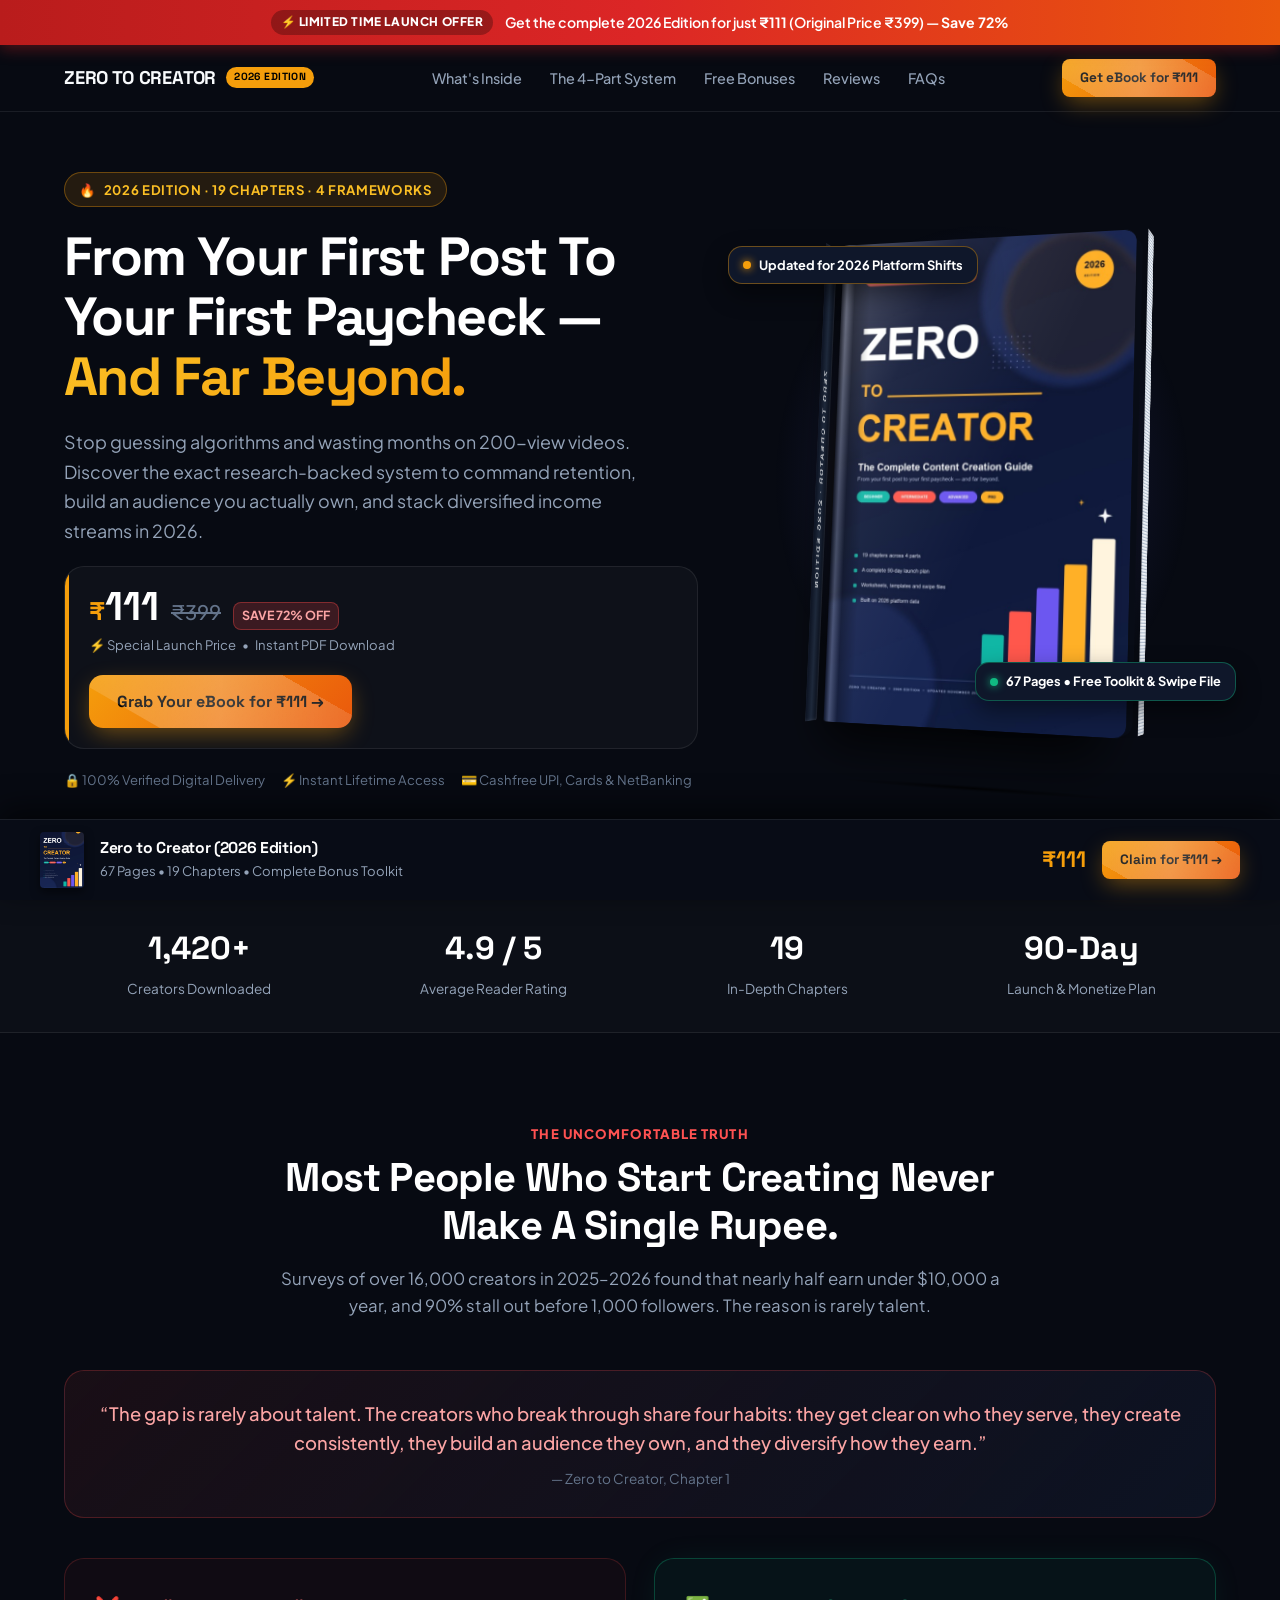
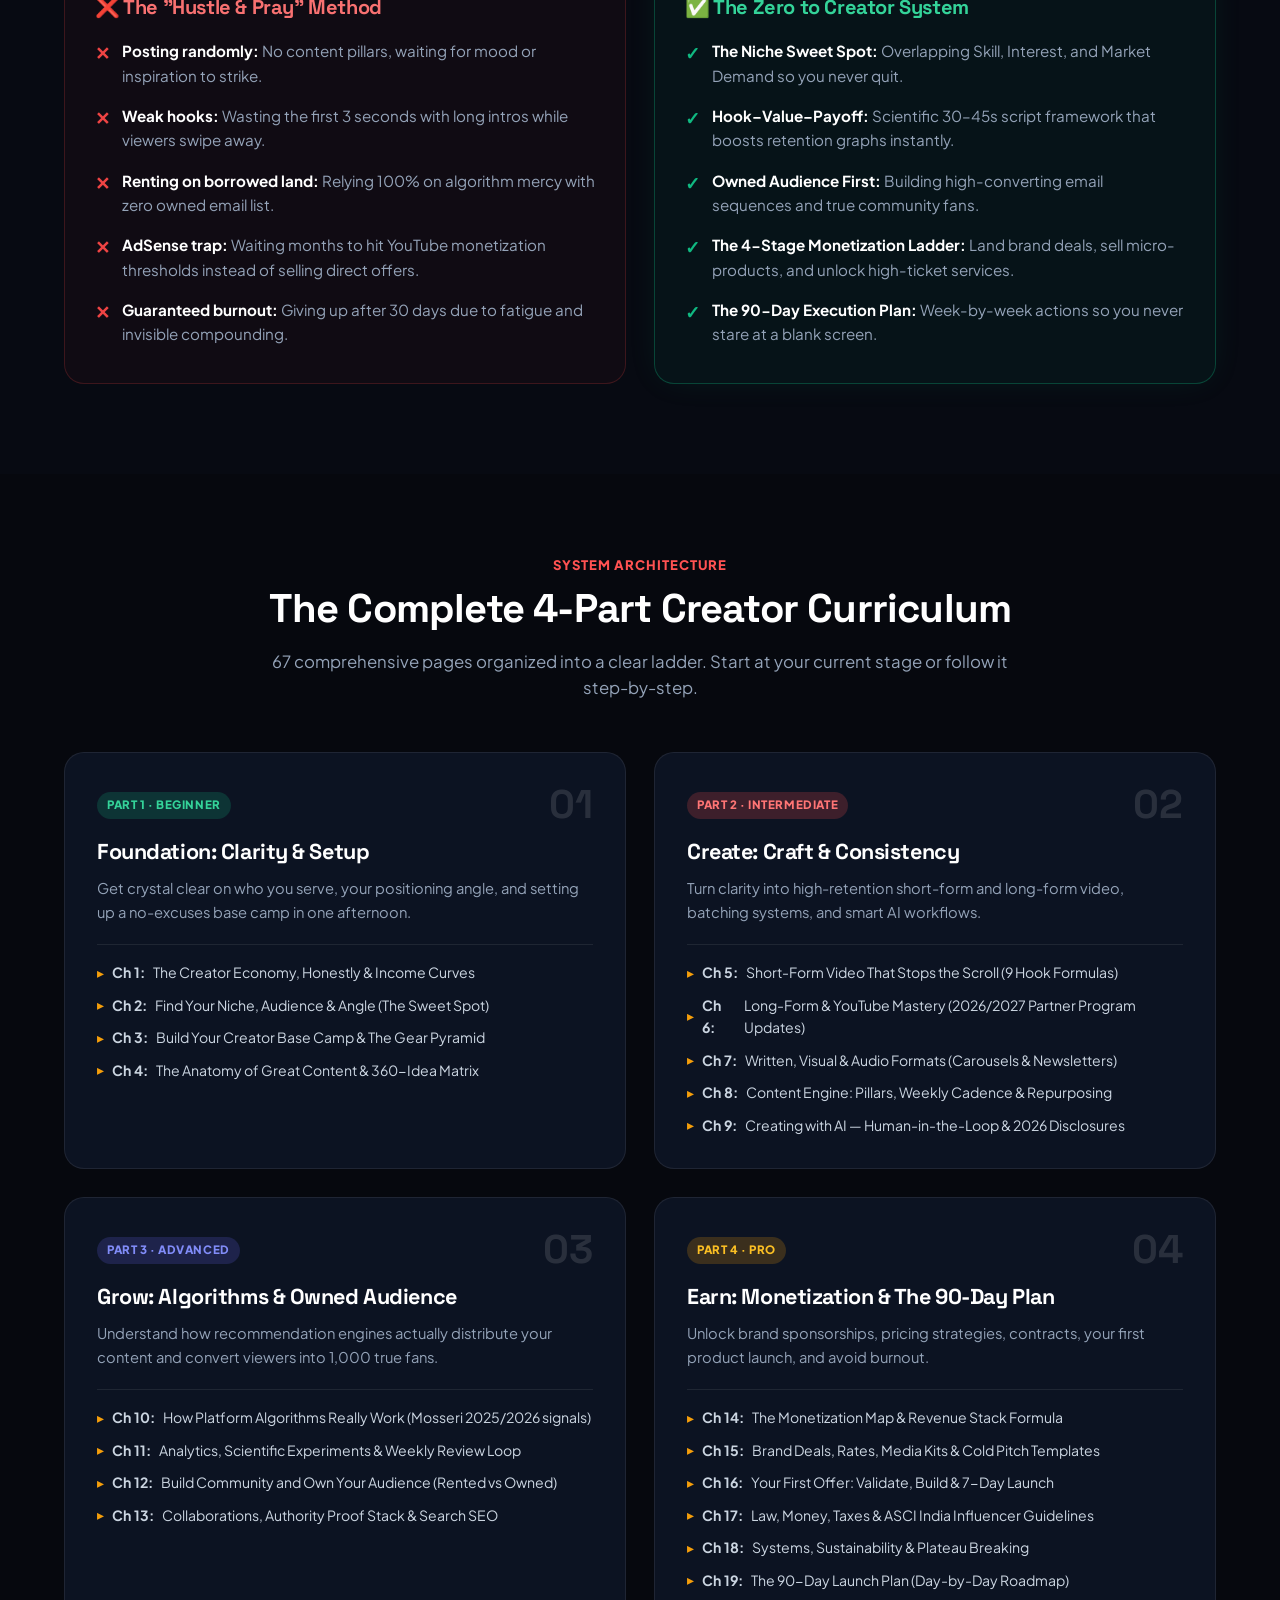
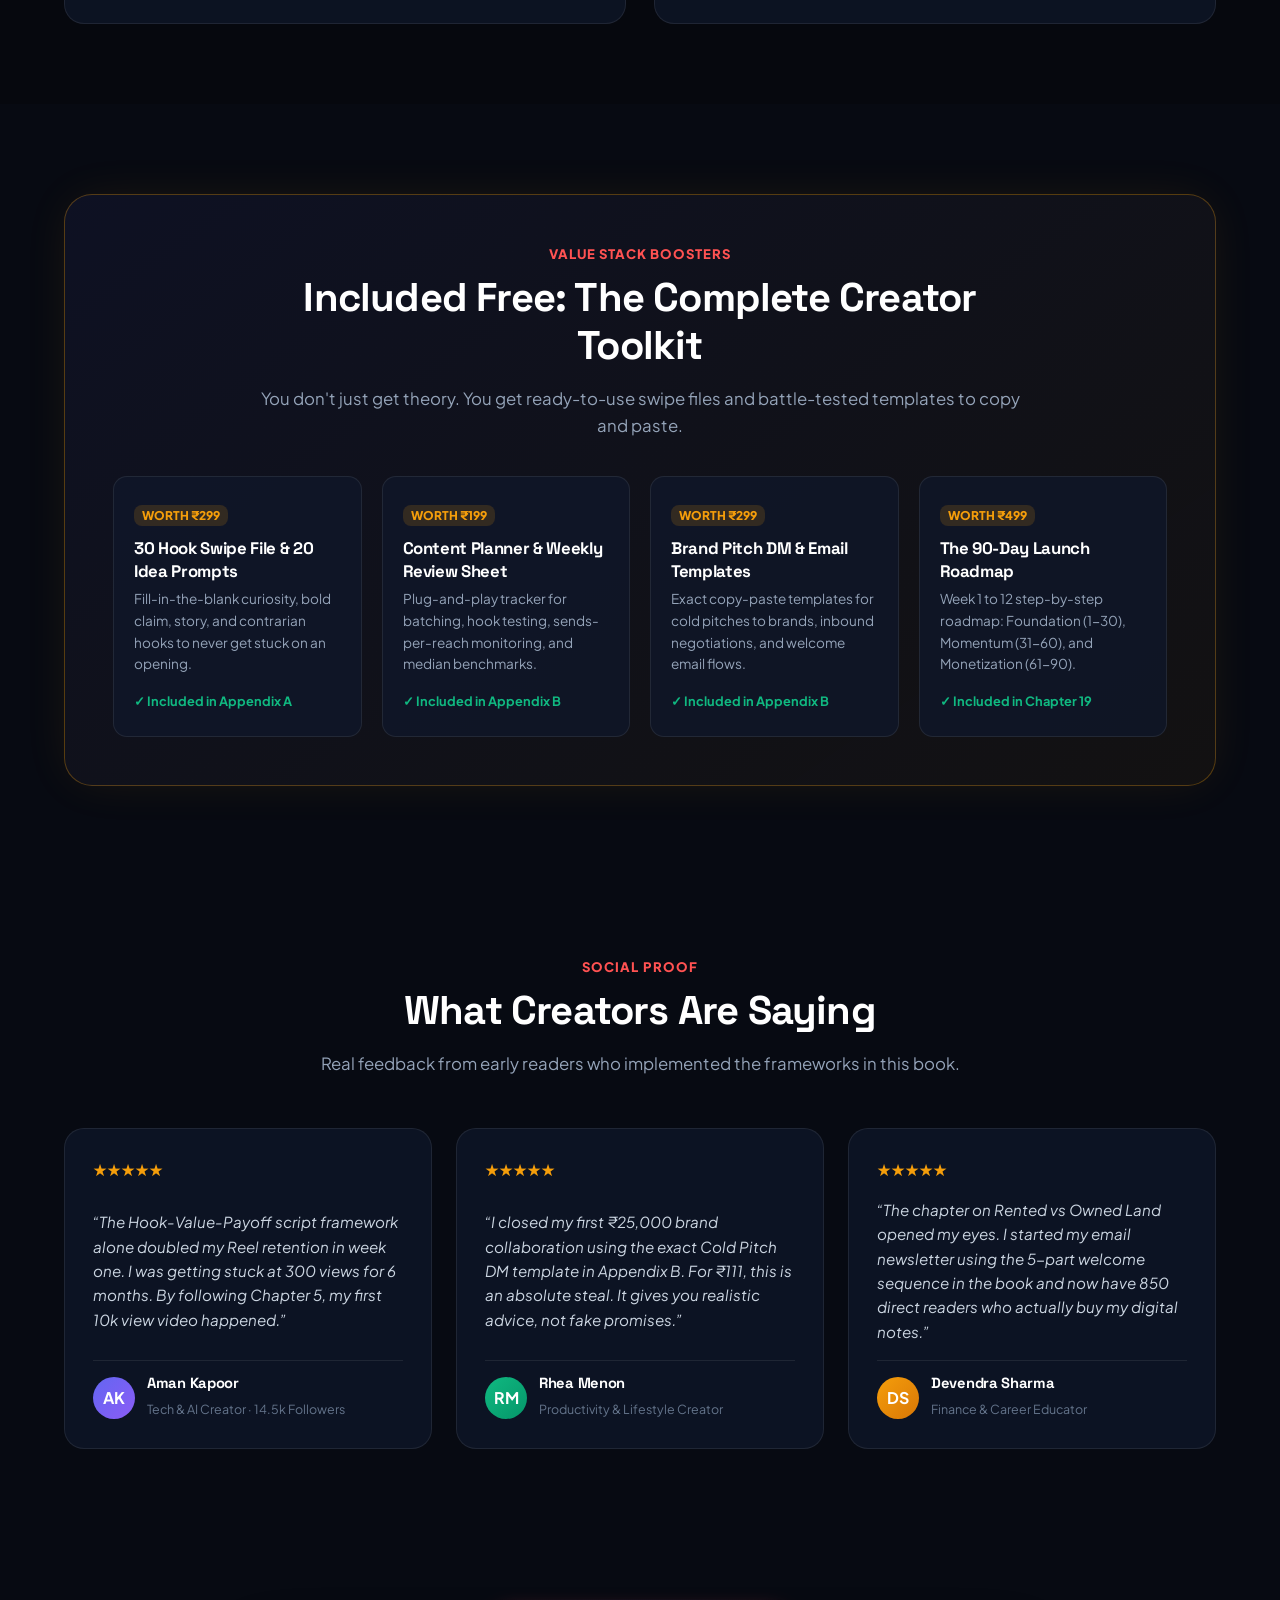
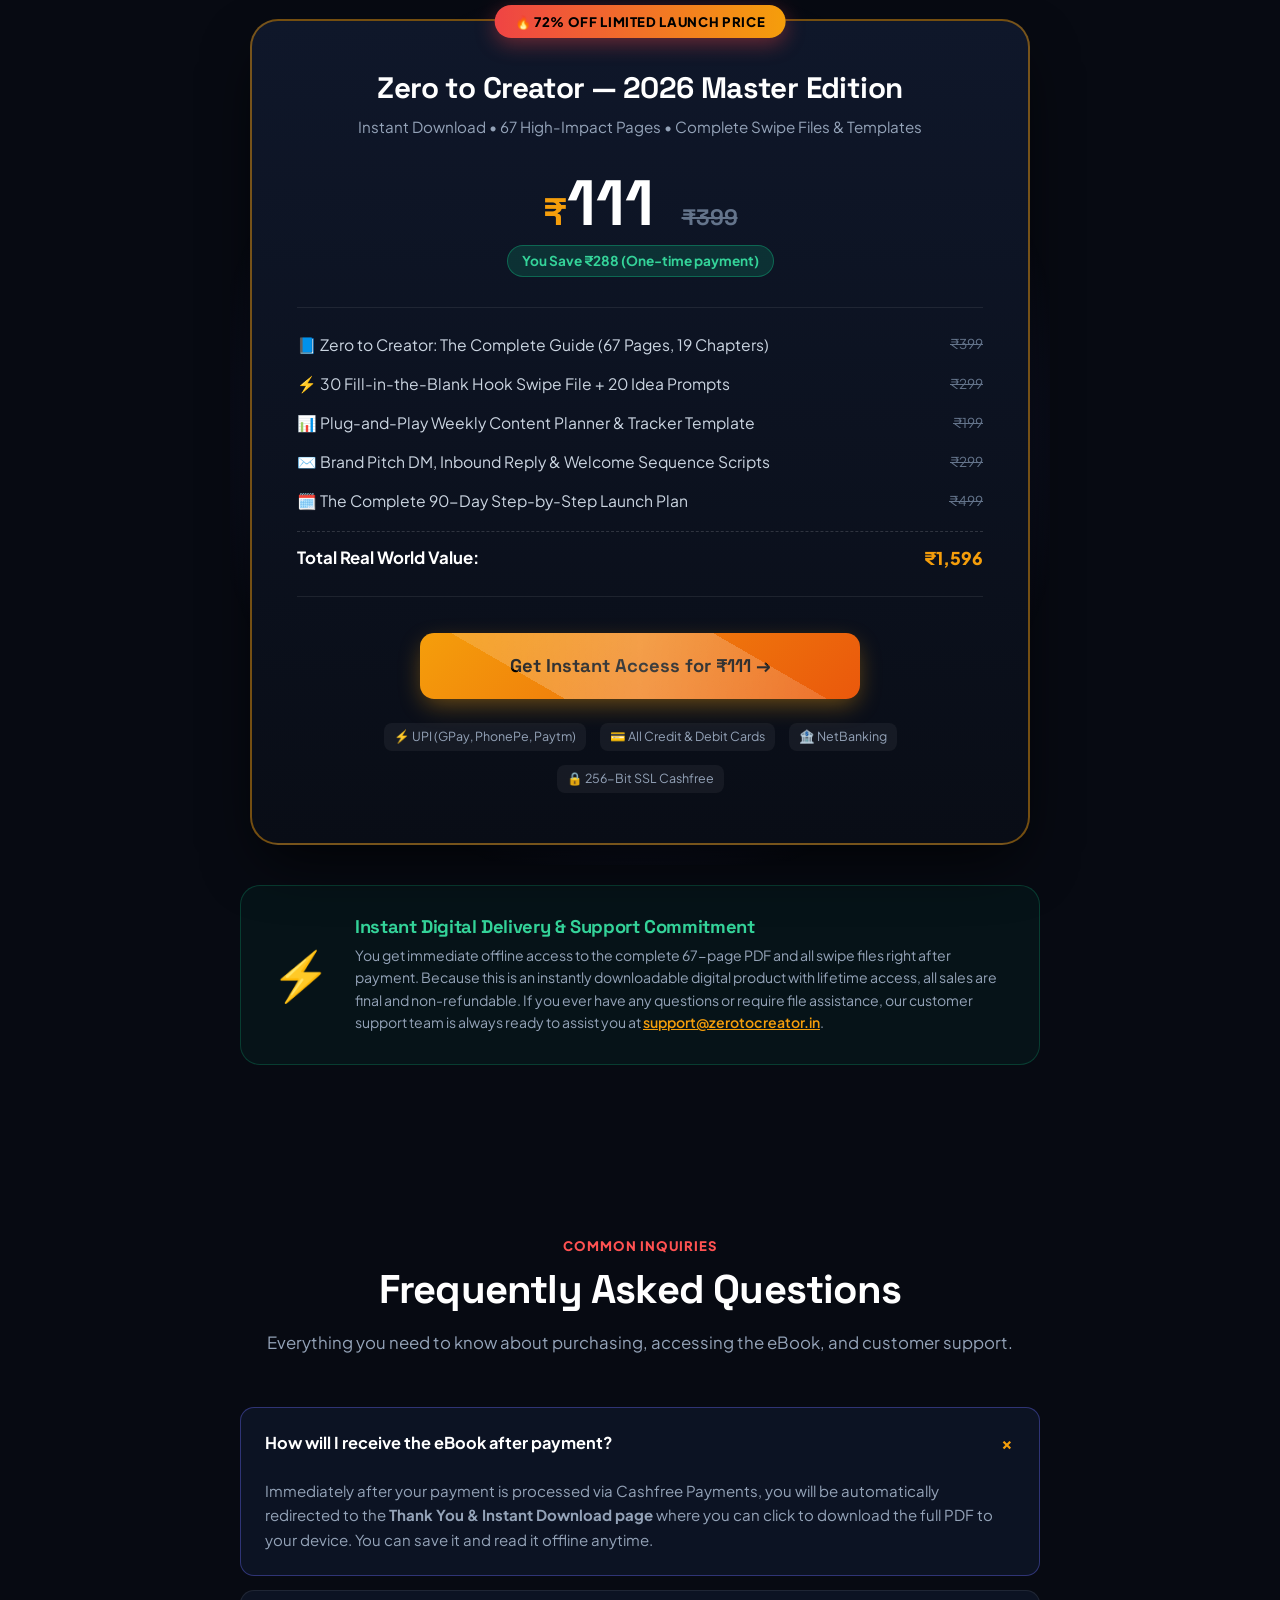
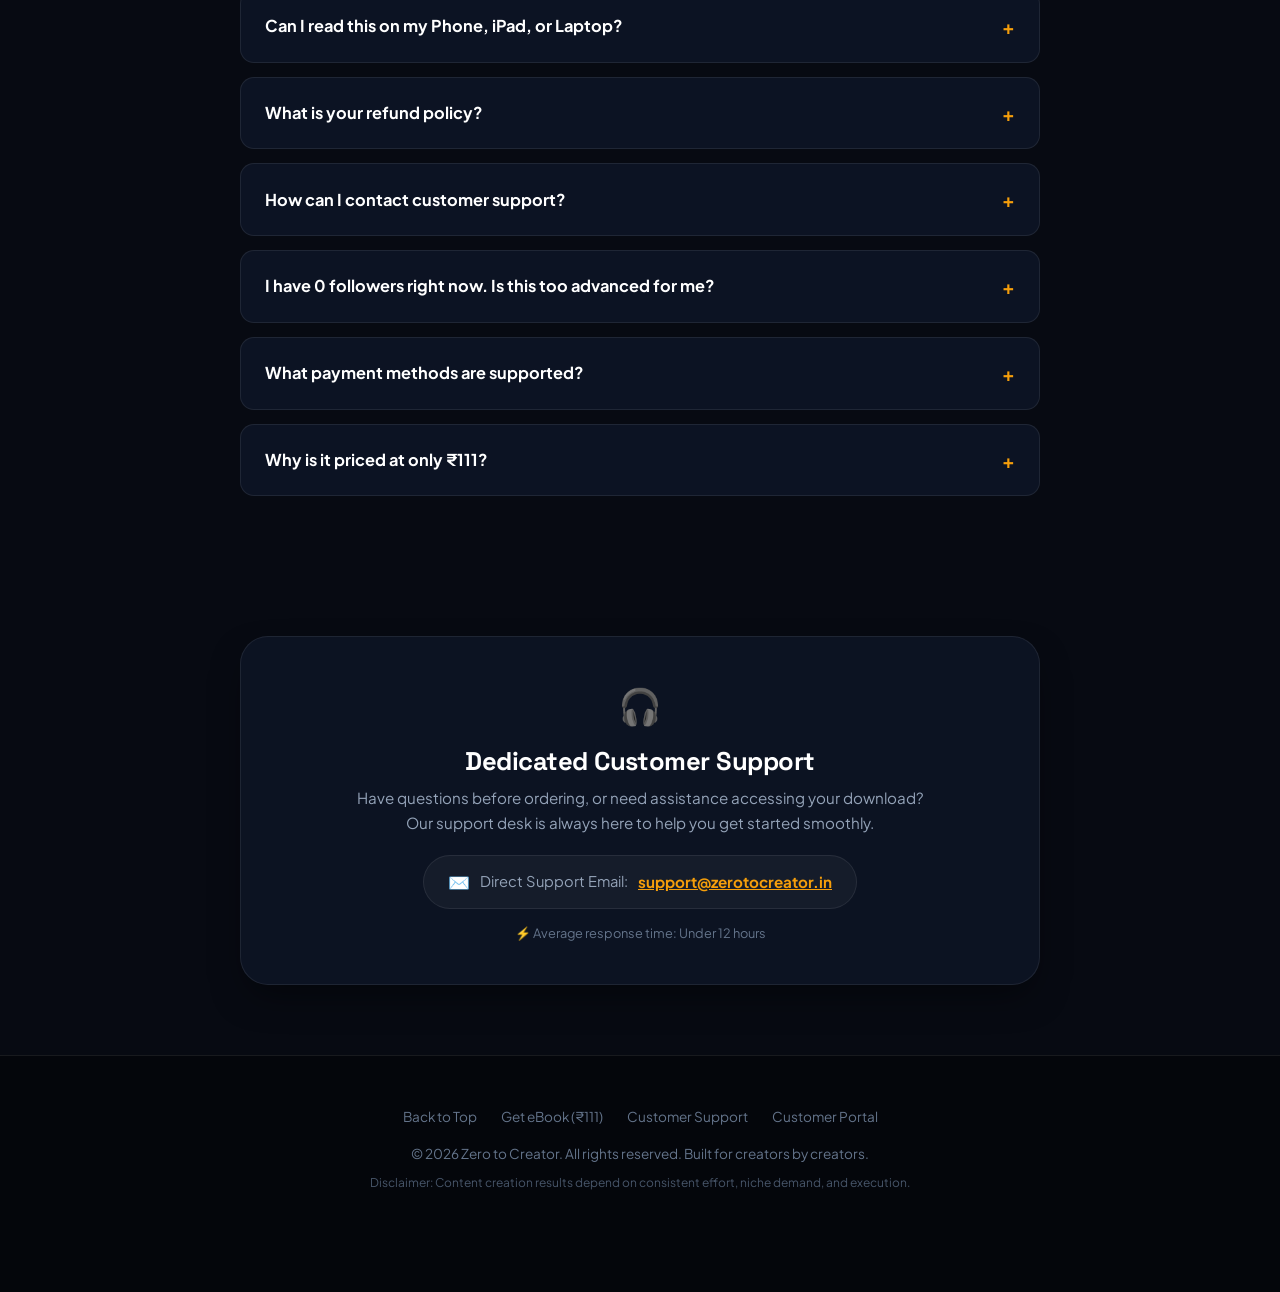
==== index.html @ 3f5e8401 "Update official domain to zerotocreator.in" ====
<!DOCTYPE html>
<html lang="en">
<head>
  <meta charset="UTF-8">
  <meta name="viewport" content="width=device-width, initial-scale=1.0">
  <title>Zero to Creator (2026 Edition) — The Complete Content Creation Guide</title>
  <meta name="description" content="Turn your first post into your first paycheck. The research-backed 67-page system with 19 chapters, frameworks, swipe files, and a 90-day launch plan. Limited offer: ₹111.">
  
  <link rel="stylesheet" href="assets/style.css">
  <link rel="icon" type="image/jpeg" href="assets/cover.jpg">
</head>
<body>
  <!-- Ambient Hardware-Accelerated Background -->
  <div class="bg-ambient-layer"></div>

  <!-- Top Urgency Ticker -->
  <div class="top-urgency-bar">
    <span class="ticker-tag">⚡ LIMITED TIME LAUNCH OFFER</span>
    <span>Get the complete 2026 Edition for just <strong>₹111</strong> (Original Price ₹399) — <strong>Save 72%</strong></span>
  </div>

  <!-- Navigation -->
  <nav class="navbar">
    <div class="container nav-container">
      <a href="#" class="nav-brand">
        <span>ZERO TO CREATOR</span>
        <span class="brand-badge">2026 EDITION</span>
      </a>

      <ul class="nav-links">
        <li><a href="#what-inside" class="nav-link">What's Inside</a></li>
        <li><a href="#ladder" class="nav-link">The 4-Part System</a></li>
        <li><a href="#bonuses" class="nav-link">Free Bonuses</a></li>
        <li><a href="#reviews" class="nav-link">Reviews</a></li>
        <li><a href="#faq" class="nav-link">FAQs</a></li>
      </ul>

      <div class="nav-cta">
        <a href="#pricing" class="btn-primary btn-sm trigger-checkout">
          Get eBook for ₹111
        </a>
      </div>
    </div>
  </nav>

  <!-- HERO SECTION -->
  <header class="hero-section" id="hero">
    <div class="container hero-grid">
      
      <!-- Left Column: Copy & Offer -->
      <div class="hero-content">
        <div class="edition-pill">
          <span>🔥</span> 2026 EDITION · 19 CHAPTERS · 4 FRAMEWORKS
        </div>

        <h1 class="hero-title">
          From Your First Post To Your First Paycheck — <span class="highlight-gold">And Far Beyond.</span>
        </h1>

        <p class="hero-subtitle">
          Stop guessing algorithms and wasting months on 200-view videos. Discover the exact research-backed system to command retention, build an audience you actually own, and stack diversified income streams in 2026.
        </p>

        <!-- Dynamic Price Display Card -->
        <div class="price-display-card">
          <div class="price-left">
            <div class="price-row">
              <span class="current-price"><span class="currency">₹</span>111</span>
              <span class="original-price">₹399</span>
              <span class="discount-badge">Save 72% OFF</span>
            </div>
            <div class="price-note">
              <span>⚡ Special Launch Price</span> • <span>Instant PDF Download</span>
            </div>
          </div>

          <div class="price-right">
            <a href="#pricing" class="btn-primary trigger-checkout">
              Grab Your eBook for ₹111 →
            </a>
          </div>
        </div>

        <!-- Guarantee Microtext -->
        <div class="guarantee-microtext">
          <span>🔒 100% Verified Digital Delivery</span>
          <span>⚡ Instant Lifetime Access</span>
          <span>💳 Cashfree UPI, Cards & NetBanking</span>
        </div>

      </div>

      <!-- Right Column: 3D Book-Shaped Banner -->
      <div class="book-banner-wrapper">
        <div class="book-glow-bg"></div>

        <!-- Floating Badge Top -->
        <div class="floating-badge floating-badge-top">
          <span class="dot dot-gold"></span>
          <span>Updated for 2026 Platform Shifts</span>
        </div>

        <!-- 3D Book Mockup -->
        <div class="book-3d-stage">
          <div class="book-container">
            <!-- Front Cover with user's exact uploaded cover image -->
            <div class="book-front">
              <img src="assets/cover.jpg" alt="Zero to Creator Book Cover 2026 Edition" loading="eager">
              <div class="book-sheen"></div>
              <div class="book-spine-crease"></div>
            </div>
            <!-- 3D Book Spine -->
            <div class="book-spine-edge">
              <span class="book-spine-text">ZERO TO CREATOR · 2026 EDITION</span>
            </div>
            <!-- 3D Pages Thickness -->
            <div class="book-pages-side"></div>
            <!-- Back Cover -->
            <div class="book-back"></div>
            <!-- Realistic Floor Shadow -->
            <div class="book-floor-shadow"></div>
          </div>
        </div>

        <!-- Floating Badge Bottom -->
        <div class="floating-badge floating-badge-bottom">
          <span class="dot dot-green"></span>
          <span>67 Pages • Free Toolkit & Swipe File</span>
        </div>

      </div>

    </div>
  </header>

  <!-- TRUST & NUMBERS STRIP -->
  <section class="trust-strip">
    <div class="container stats-grid">
      <div class="stat-item">
        <span class="stat-number">1,420+</span>
        <span class="stat-label">Creators Downloaded</span>
      </div>
      <div class="stat-item">
        <span class="stat-number">4.9 / 5</span>
        <span class="stat-label">Average Reader Rating</span>
      </div>
      <div class="stat-item">
        <span class="stat-number">19</span>
        <span class="stat-label">In-Depth Chapters</span>
      </div>
      <div class="stat-item">
        <span class="stat-number">90-Day</span>
        <span class="stat-label">Launch & Monetize Plan</span>
      </div>
    </div>
  </section>

  <!-- THE UNCOMFORTABLE TRUTH / PROBLEM & SOLUTION -->
  <section class="section-problem" id="what-inside">
    <div class="container">
      <div class="section-header">
        <span class="section-tag">The Uncomfortable Truth</span>
        <h2 class="section-title">Most People Who Start Creating Never Make A Single Rupee.</h2>
        <p class="section-desc">
          Surveys of over 16,000 creators in 2025–2026 found that nearly half earn under $10,000 a year, and 90% stall out before 1,000 followers. The reason is rarely talent.
        </p>
      </div>

      <div class="truth-quote-card">
        <p>“The gap is rarely about talent. The creators who break through share four habits: they get clear on who they serve, they create consistently, they build an audience they own, and they diversify how they earn.”</p>
        <cite>— Zero to Creator, Chapter 1</cite>
      </div>

      <div class="compare-grid">
        <!-- Broken Way -->
        <div class="compare-card bad">
          <h3 class="compare-title">❌ The "Hustle & Pray" Method</h3>
          <ul class="compare-list">
            <li>
              <span class="icon-cross">✕</span>
              <span><strong>Posting randomly:</strong> No content pillars, waiting for mood or inspiration to strike.</span>
            </li>
            <li>
              <span class="icon-cross">✕</span>
              <span><strong>Weak hooks:</strong> Wasting the first 3 seconds with long intros while viewers swipe away.</span>
            </li>
            <li>
              <span class="icon-cross">✕</span>
              <span><strong>Renting on borrowed land:</strong> Relying 100% on algorithm mercy with zero owned email list.</span>
            </li>
            <li>
              <span class="icon-cross">✕</span>
              <span><strong>AdSense trap:</strong> Waiting months to hit YouTube monetization thresholds instead of selling direct offers.</span>
            </li>
            <li>
              <span class="icon-cross">✕</span>
              <span><strong>Guaranteed burnout:</strong> Giving up after 30 days due to fatigue and invisible compounding.</span>
            </li>
          </ul>
        </div>

        <!-- The Zero to Creator System -->
        <div class="compare-card good">
          <h3 class="compare-title">✅ The Zero to Creator System</h3>
          <ul class="compare-list">
            <li>
              <span class="icon-check">✓</span>
              <span><strong>The Niche Sweet Spot:</strong> Overlapping Skill, Interest, and Market Demand so you never quit.</span>
            </li>
            <li>
              <span class="icon-check">✓</span>
              <span><strong>Hook–Value–Payoff:</strong> Scientific 30–45s script framework that boosts retention graphs instantly.</span>
            </li>
            <li>
              <span class="icon-check">✓</span>
              <span><strong>Owned Audience First:</strong> Building high-converting email sequences and true community fans.</span>
            </li>
            <li>
              <span class="icon-check">✓</span>
              <span><strong>The 4-Stage Monetization Ladder:</strong> Land brand deals, sell micro-products, and unlock high-ticket services.</span>
            </li>
            <li>
              <span class="icon-check">✓</span>
              <span><strong>The 90-Day Execution Plan:</strong> Week-by-week actions so you never stare at a blank screen.</span>
            </li>
          </ul>
        </div>
      </div>

    </div>
  </section>

  <!-- THE 4-PART CREATOR LADDER -->
  <section class="section-curriculum" id="ladder">
    <div class="container">
      <div class="section-header">
        <span class="section-tag">System Architecture</span>
        <h2 class="section-title">The Complete 4-Part Creator Curriculum</h2>
        <p class="section-desc">
          67 comprehensive pages organized into a clear ladder. Start at your current stage or follow it step-by-step.
        </p>
      </div>

      <div class="curriculum-cards-grid">
        
        <!-- Part 1 -->
        <div class="part-card">
          <div class="part-header">
            <span class="part-badge beginner">Part 1 · Beginner</span>
            <span class="part-number">01</span>
          </div>
          <h3 class="part-title">Foundation: Clarity & Setup</h3>
          <p class="part-desc">Get crystal clear on who you serve, your positioning angle, and setting up a no-excuses base camp in one afternoon.</p>
          <ul class="part-chapters">
            <li><strong>Ch 1:</strong> The Creator Economy, Honestly & Income Curves</li>
            <li><strong>Ch 2:</strong> Find Your Niche, Audience & Angle (The Sweet Spot)</li>
            <li><strong>Ch 3:</strong> Build Your Creator Base Camp & The Gear Pyramid</li>
            <li><strong>Ch 4:</strong> The Anatomy of Great Content & 360-Idea Matrix</li>
          </ul>
        </div>

        <!-- Part 2 -->
        <div class="part-card">
          <div class="part-header">
            <span class="part-badge intermediate">Part 2 · Intermediate</span>
            <span class="part-number">02</span>
          </div>
          <h3 class="part-title">Create: Craft & Consistency</h3>
          <p class="part-desc">Turn clarity into high-retention short-form and long-form video, batching systems, and smart AI workflows.</p>
          <ul class="part-chapters">
            <li><strong>Ch 5:</strong> Short-Form Video That Stops the Scroll (9 Hook Formulas)</li>
            <li><strong>Ch 6:</strong> Long-Form & YouTube Mastery (2026/2027 Partner Program Updates)</li>
            <li><strong>Ch 7:</strong> Written, Visual & Audio Formats (Carousels & Newsletters)</li>
            <li><strong>Ch 8:</strong> Content Engine: Pillars, Weekly Cadence & Repurposing</li>
            <li><strong>Ch 9:</strong> Creating with AI — Human-in-the-Loop & 2026 Disclosures</li>
          </ul>
        </div>

        <!-- Part 3 -->
        <div class="part-card">
          <div class="part-header">
            <span class="part-badge advanced">Part 3 · Advanced</span>
            <span class="part-number">03</span>
          </div>
          <h3 class="part-title">Grow: Algorithms & Owned Audience</h3>
          <p class="part-desc">Understand how recommendation engines actually distribute your content and convert viewers into 1,000 true fans.</p>
          <ul class="part-chapters">
            <li><strong>Ch 10:</strong> How Platform Algorithms Really Work (Mosseri 2025/2026 signals)</li>
            <li><strong>Ch 11:</strong> Analytics, Scientific Experiments & Weekly Review Loop</li>
            <li><strong>Ch 12:</strong> Build Community and Own Your Audience (Rented vs Owned)</li>
            <li><strong>Ch 13:</strong> Collaborations, Authority Proof Stack & Search SEO</li>
          </ul>
        </div>

        <!-- Part 4 -->
        <div class="part-card">
          <div class="part-header">
            <span class="part-badge pro">Part 4 · Pro</span>
            <span class="part-number">04</span>
          </div>
          <h3 class="part-title">Earn: Monetization & The 90-Day Plan</h3>
          <p class="part-desc">Unlock brand sponsorships, pricing strategies, contracts, your first product launch, and avoid burnout.</p>
          <ul class="part-chapters">
            <li><strong>Ch 14:</strong> The Monetization Map & Revenue Stack Formula</li>
            <li><strong>Ch 15:</strong> Brand Deals, Rates, Media Kits & Cold Pitch Templates</li>
            <li><strong>Ch 16:</strong> Your First Offer: Validate, Build & 7-Day Launch</li>
            <li><strong>Ch 17:</strong> Law, Money, Taxes & ASCI India Influencer Guidelines</li>
            <li><strong>Ch 18:</strong> Systems, Sustainability & Plateau Breaking</li>
            <li><strong>Ch 19:</strong> The 90-Day Launch Plan (Day-by-Day Roadmap)</li>
          </ul>
        </div>

      </div>

    </div>
  </section>

  <!-- BONUS TOOLKIT SECTION -->
  <section class="section-bonuses" id="bonuses">
    <div class="container">
      <div class="bonus-box">
        <div class="section-header" style="margin-bottom: 20px;">
          <span class="section-tag">Value Stack Boosters</span>
          <h2 class="section-title">Included Free: The Complete Creator Toolkit</h2>
          <p class="section-desc">
            You don't just get theory. You get ready-to-use swipe files and battle-tested templates to copy and paste.
          </p>
        </div>

        <div class="bonus-grid">
          
          <div class="bonus-card">
            <div>
              <span class="bonus-val-tag">WORTH ₹299</span>
              <h4 style="margin-top: 10px;">30 Hook Swipe File & 20 Idea Prompts</h4>
              <p style="margin-top: 6px;">Fill-in-the-blank curiosity, bold claim, story, and contrarian hooks to never get stuck on an opening.</p>
            </div>
            <span class="bonus-status">✓ Included in Appendix A</span>
          </div>

          <div class="bonus-card">
            <div>
              <span class="bonus-val-tag">WORTH ₹199</span>
              <h4 style="margin-top: 10px;">Content Planner & Weekly Review Sheet</h4>
              <p style="margin-top: 6px;">Plug-and-play tracker for batching, hook testing, sends-per-reach monitoring, and median benchmarks.</p>
            </div>
            <span class="bonus-status">✓ Included in Appendix B</span>
          </div>

          <div class="bonus-card">
            <div>
              <span class="bonus-val-tag">WORTH ₹299</span>
              <h4 style="margin-top: 10px;">Brand Pitch DM & Email Templates</h4>
              <p style="margin-top: 6px;">Exact copy-paste templates for cold pitches to brands, inbound negotiations, and welcome email flows.</p>
            </div>
            <span class="bonus-status">✓ Included in Appendix B</span>
          </div>

          <div class="bonus-card">
            <div>
              <span class="bonus-val-tag">WORTH ₹499</span>
              <h4 style="margin-top: 10px;">The 90-Day Launch Roadmap</h4>
              <p style="margin-top: 6px;">Week 1 to 12 step-by-step roadmap: Foundation (1-30), Momentum (31-60), and Monetization (61-90).</p>
            </div>
            <span class="bonus-status">✓ Included in Chapter 19</span>
          </div>

        </div>
      </div>
    </div>
  </section>

  <!-- REVIEWS & TESTIMONIALS -->
  <section class="section-reviews" id="reviews">
    <div class="container">
      <div class="section-header">
        <span class="section-tag">Social Proof</span>
        <h2 class="section-title">What Creators Are Saying</h2>
        <p class="section-desc">
          Real feedback from early readers who implemented the frameworks in this book.
        </p>
      </div>

      <div class="reviews-grid">
        <div class="review-card">
          <div class="review-stars">★★★★★</div>
          <p class="review-text">
            “The Hook-Value-Payoff script framework alone doubled my Reel retention in week one. I was getting stuck at 300 views for 6 months. By following Chapter 5, my first 10k view video happened.”
          </p>
          <div class="review-user">
            <div class="review-avatar">AK</div>
            <div class="review-info">
              <h5>Aman Kapoor</h5>
              <span>Tech & AI Creator · 14.5k Followers</span>
            </div>
          </div>
        </div>

        <div class="review-card">
          <div class="review-stars">★★★★★</div>
          <p class="review-text">
            “I closed my first ₹25,000 brand collaboration using the exact Cold Pitch DM template in Appendix B. For ₹111, this is an absolute steal. It gives you realistic advice, not fake promises.”
          </p>
          <div class="review-user">
            <div class="review-avatar" style="background: linear-gradient(135deg, #10b981, #059669);">RM</div>
            <div class="review-info">
              <h5>Rhea Menon</h5>
              <span>Productivity & Lifestyle Creator</span>
            </div>
          </div>
        </div>

        <div class="review-card">
          <div class="review-stars">★★★★★</div>
          <p class="review-text">
            “The chapter on Rented vs Owned Land opened my eyes. I started my email newsletter using the 5-part welcome sequence in the book and now have 850 direct readers who actually buy my digital notes.”
          </p>
          <div class="review-user">
            <div class="review-avatar" style="background: linear-gradient(135deg, #f59e0b, #d97706);">DS</div>
            <div class="review-info">
              <h5>Devendra Sharma</h5>
              <span>Finance & Career Educator</span>
            </div>
          </div>
        </div>
      </div>

    </div>
  </section>

  <!-- PRICING / THE IRRESISTIBLE OFFER -->
  <section class="section-pricing" id="pricing">
    <div class="container">
      <div class="pricing-card-wrapper">
        <div class="pricing-glow"></div>

        <div class="pricing-card">
          <div class="offer-ribbon">🔥 72% OFF LIMITED LAUNCH PRICE</div>

          <div class="pricing-header">
            <h3>Zero to Creator — 2026 Master Edition</h3>
            <p>Instant Download • 67 High-Impact Pages • Complete Swipe Files & Templates</p>
          </div>

          <div class="price-box-main">
            <div class="huge-price">
              <span class="rs">₹</span>111
              <span class="price-was">₹399</span>
            </div>
            <span class="save-badge-lg">You Save ₹288 (One-time payment)</span>
          </div>

          <ul class="value-stack-list">
            <li>
              <span class="item-left">📘 Zero to Creator: The Complete Guide (67 Pages, 19 Chapters)</span>
              <span class="item-value">₹399</span>
            </li>
            <li>
              <span class="item-left">⚡ 30 Fill-in-the-Blank Hook Swipe File + 20 Idea Prompts</span>
              <span class="item-value">₹299</span>
            </li>
            <li>
              <span class="item-left">📊 Plug-and-Play Weekly Content Planner & Tracker Template</span>
              <span class="item-value">₹199</span>
            </li>
            <li>
              <span class="item-left">✉️ Brand Pitch DM, Inbound Reply & Welcome Sequence Scripts</span>
              <span class="item-value">₹299</span>
            </li>
            <li>
              <span class="item-left">🗓️ The Complete 90-Day Step-by-Step Launch Plan</span>
              <span class="item-value">₹499</span>
            </li>
            <li class="total-value">
              <span>Total Real World Value:</span>
              <span class="item-value">₹1,596</span>
            </li>
          </ul>

          <div class="pricing-actions">
            <a href="#checkout" class="btn-primary btn-large trigger-checkout">
              Get Instant Access for ₹111 →
            </a>
            
            <div class="payment-badges">
              <span class="payment-badge-pill">⚡ UPI (GPay, PhonePe, Paytm)</span>
              <span class="payment-badge-pill">💳 All Credit & Debit Cards</span>
              <span class="payment-badge-pill">🏦 NetBanking</span>
              <span class="payment-badge-pill">🔒 256-Bit SSL Cashfree</span>
            </div>
          </div>

        </div>
      </div>

      <!-- Instant Digital Delivery & Support Box -->
      <div class="guarantee-box">
        <div class="guarantee-icon">⚡</div>
        <div class="guarantee-content">
          <h4>Instant Digital Delivery & Support Commitment</h4>
          <p>
            You get immediate offline access to the complete 67-page PDF and all swipe files right after payment. Because this is an instantly downloadable digital product with lifetime access, all sales are final and non-refundable. If you ever have any questions or require file assistance, our customer support team is always ready to assist you at <a href="mailto:support@zerotocreator.in" style="color: var(--gold); text-decoration: underline; font-weight: 600;">support@zerotocreator.in</a>.
          </p>
        </div>
      </div>

    </div>
  </section>

  <!-- FAQS -->
  <section class="section-faq" id="faq">
    <div class="container">
      <div class="section-header">
        <span class="section-tag">Common Inquiries</span>
        <h2 class="section-title">Frequently Asked Questions</h2>
        <p class="section-desc">Everything you need to know about purchasing, accessing the eBook, and customer support.</p>
      </div>

      <div class="faq-wrapper">
        <div class="faq-item active">
          <div class="faq-question">
            <span>How will I receive the eBook after payment?</span>
            <span class="faq-icon">+</span>
          </div>
          <div class="faq-answer">
            Immediately after your payment is processed via Cashfree Payments, you will be automatically redirected to the <strong>Thank You & Instant Download page</strong> where you can click to download the full PDF to your device. You can save it and read it offline anytime.
          </div>
        </div>

        <div class="faq-item">
          <div class="faq-question">
            <span>Can I read this on my Phone, iPad, or Laptop?</span>
            <span class="faq-icon">+</span>
          </div>
          <div class="faq-answer">
            Yes! The eBook is formatted as a clean, high-resolution PDF that looks gorgeous on iPhones, Android phones, iPads, tablets, Kindles, MacBooks, and Windows PCs.
          </div>
        </div>

        <div class="faq-item">
          <div class="faq-question">
            <span>What is your refund policy?</span>
            <span class="faq-icon">+</span>
          </div>
          <div class="faq-answer">
            Due to the instant download nature of digital products and eBooks, all sales are final and non-refundable. You receive the complete 67-page guide, templates, and swipe files immediately upon purchase. If you experience any issues downloading or opening your files, our customer support team will assist you right away.
          </div>
        </div>

        <div class="faq-item">
          <div class="faq-question">
            <span>How can I contact customer support?</span>
            <span class="faq-icon">+</span>
          </div>
          <div class="faq-answer">
            You can reach our dedicated support desk directly via email at <a href="mailto:support@zerotocreator.in" style="color: var(--gold); text-decoration: underline;">support@zerotocreator.in</a>. We answer all inquiries within 12–24 hours to help with download links, receipt requests, or reader assistance.
          </div>
        </div>

        <div class="faq-item">
          <div class="faq-question">
            <span>I have 0 followers right now. Is this too advanced for me?</span>
            <span class="faq-icon">+</span>
          </div>
          <div class="faq-answer">
            Not at all. In fact, Part 1 ("Foundation") is specifically built for creators starting at day zero. It guides you through finding your niche sweet spot, setting up your bio and gear with $0, scripting your first 30-45s video, and writing your first 20 hooks.
          </div>
        </div>

        <div class="faq-item">
          <div class="faq-question">
            <span>What payment methods are supported?</span>
            <span class="faq-icon">+</span>
          </div>
          <div class="faq-answer">
            We support all major payment options via Cashfree Payments including Google Pay, PhonePe, Paytm, BHIM UPI, Visa, Mastercard, RuPay, and NetBanking.
          </div>
        </div>

        <div class="faq-item">
          <div class="faq-question">
            <span>Why is it priced at only ₹111?</span>
            <span class="faq-icon">+</span>
          </div>
          <div class="faq-answer">
            This is an introductory limited-time launch price to build our first cohort of verified creator case studies. The price will increase back to the original price of ₹399 shortly.
          </div>
        </div>
      </div>

    </div>
  </section>

  <!-- CUSTOMER SUPPORT SECTION -->
  <section class="section-support" id="support" style="padding: 40px 0 70px;">
    <div class="container">
      <div style="background: rgba(15, 23, 42, 0.7); border: 1px solid var(--border-glass); border-radius: var(--radius-xl); padding: 40px 32px; text-align: center; max-width: 800px; margin: 0 auto; box-shadow: 0 16px 36px -10px rgba(0, 0, 0, 0.5);">
        <div style="font-size: 2.2rem; margin-bottom: 12px;">🎧</div>
        <h3 style="font-size: 1.6rem; margin-bottom: 10px;">Dedicated Customer Support</h3>
        <p style="color: var(--text-muted); font-size: 0.95rem; max-width: 580px; margin: 0 auto 20px;">
          Have questions before ordering, or need assistance accessing your download? Our support desk is always here to help you get started smoothly.
        </p>
        <div style="display: inline-flex; align-items: center; gap: 10px; background: rgba(255, 255, 255, 0.04); border: 1px solid var(--border-glass); padding: 12px 24px; border-radius: var(--radius-full);">
          <span style="font-size: 1.1rem;">✉️</span>
          <span style="color: var(--text-muted); font-size: 0.92rem;">Direct Support Email:</span>
          <a href="mailto:support@zerotocreator.in" style="color: var(--gold); font-weight: 700; font-size: 0.95rem; text-decoration: underline;">support@zerotocreator.in</a>
        </div>
        <p style="color: var(--text-dim); font-size: 0.8rem; margin-top: 14px;">
          ⚡ Average response time: Under 12 hours
        </p>
      </div>
    </div>
  </section>

  <!-- FOOTER -->
  <footer class="footer">
    <div class="container">
      <ul class="footer-links">
        <li><a href="#hero">Back to Top</a></li>
        <li><a href="#pricing">Get eBook (₹111)</a></li>
        <li><a href="#support">Customer Support</a></li>
        <li><a href="thankyou.html">Customer Portal</a></li>
      </ul>
      <p>© 2026 Zero to Creator. All rights reserved. Built for creators by creators.</p>
      <p style="margin-top: 8px; font-size: 0.75rem; color: #475569;">
        Disclaimer: Content creation results depend on consistent effort, niche demand, and execution.
      </p>
    </div>
  </footer>

  <!-- STICKY BOTTOM BAR (Appears on scroll) -->
  <div class="sticky-bar" id="stickyCtaBar">
    <div class="sticky-content">
      <div class="sticky-left">
        <img src="assets/cover.jpg" alt="Zero to Creator Thumbnail" class="sticky-thumb">
        <div class="sticky-info">
          <h4>Zero to Creator (2026 Edition)</h4>
          <p>67 Pages • 19 Chapters • Complete Bonus Toolkit</p>
        </div>
      </div>
      <div class="sticky-right" style="display: flex; align-items: center; gap: 16px;">
        <span class="sticky-price">₹111</span>
        <a href="#pricing" class="btn-primary btn-sm trigger-checkout">
          Claim for ₹111 →
        </a>
      </div>
    </div>
  </div>

  <!-- LIVE RECENT BUYER TOAST POPUP -->
  <div class="sales-toast" id="salesToast">
    <div class="toast-avatar">R</div>
    <div class="toast-body">
      <strong>Rohit V.</strong> from Bengaluru just grabbed <strong>Zero to Creator</strong>!
      <span>2 minutes ago • Verified Purchase</span>
    </div>
  </div>

  <!-- CHECKOUT / CASHFREE MODAL (Seamless Demo / Production Integration) -->
  <div class="modal-overlay" id="checkoutModal">
    <div class="modal-box">
      <button class="modal-close" id="closeModalBtn">&times;</button>
      <div style="font-size: 2.5rem; margin-bottom: 12px;">💳</div>
      <h3 style="font-size: 1.4rem; margin-bottom: 10px;">Cashfree Payments Checkout</h3>
      <p style="font-size: 0.9rem; color: var(--text-muted); margin-bottom: 20px;">
        Total Amount: <strong style="color: var(--gold); font-size: 1.1rem;">₹111</strong> (Original ₹399)
      </p>

      <div style="background: rgba(255,255,255,0.03); border: 1px solid var(--border-glass); border-radius: var(--radius-sm); padding: 14px; text-align: left; font-size: 0.82rem; color: #cbd5e1; margin-bottom: 24px;">
        <p style="margin-bottom: 6px;">⚡ <strong>Cashfree Integration Ready:</strong></p>
        <p style="color: var(--text-muted); font-size: 0.78rem;">
          Once you create your Cashfree Payment Link or Form, paste its URL into <code>assets/app.js</code> (at <code>CASHFREE_PAYMENT_URL</code>).
        </p>
      </div>

      <button id="demoSuccessBtn" class="btn-primary" style="width: 100%;">
        Pay ₹111 & View Thank You Page →
      </button>

      <p style="font-size: 0.75rem; color: var(--text-dim); margin-top: 14px;">
        🔒 256-bit Encrypted Cashfree Checkout
      </p>
    </div>
  </div>

  <script src="assets/app.js"></script>
</body>
</html>
---- assets/style.css ----
/* ========================================================
   ZERO TO CREATOR - HIGH CONVERTING SALES PAGE STYLES
   2026 Edition Design System
   ======================================================== */

@import url('https://fonts.googleapis.com/css2?family=Plus+Jakarta+Sans:wght@300;400;500;600;700;800&family=Space+Grotesk:wght@500;700&display=swap');

:root {
  --bg-dark: #070a12;
  --bg-deep: #0b1120;
  --bg-card: rgba(15, 23, 42, 0.75);
  --bg-card-hover: rgba(22, 33, 62, 0.85);
  --bg-glass: rgba(255, 255, 255, 0.035);
  --border-glass: rgba(255, 255, 255, 0.08);
  --border-focus: rgba(99, 102, 241, 0.4);
  
  --text-main: #f8fafc;
  --text-muted: #94a3b8;
  --text-dim: #64748b;

  /* Brand Colors from Book Cover */
  --gold: #f59e0b;
  --gold-light: #fbbf24;
  --gold-glow: rgba(245, 158, 11, 0.25);
  --coral: #ff5252;
  --coral-soft: #ff7575;
  --indigo: #6366f1;
  --indigo-glow: rgba(99, 102, 241, 0.3);
  --teal: #10b981;
  --teal-glow: rgba(16, 185, 129, 0.25);
  --purple: #8b5cf6;

  --font-main: 'Plus Jakarta Sans', -apple-system, BlinkMacSystemFont, 'Segoe UI', Roboto, sans-serif;
  --font-heading: 'Space Grotesk', -apple-system, BlinkMacSystemFont, sans-serif;
  
  --radius-sm: 8px;
  --radius-md: 14px;
  --radius-lg: 20px;
  --radius-xl: 28px;
  --radius-full: 9999px;

  --shadow-glow: 0 0 35px -5px rgba(99, 102, 241, 0.35);
  --shadow-gold: 0 0 30px -5px rgba(245, 158, 11, 0.3);
  --shadow-card: 0 16px 36px -10px rgba(0, 0, 0, 0.5);
  --transition: all 0.28s cubic-bezier(0.16, 1, 0.3, 1);
}

*, *::before, *::after {
  box-sizing: border-box;
  margin: 0;
  padding: 0;
}

html {
  font-size: 16px;
}

body {
  font-family: var(--font-main);
  background-color: #070a12;
  color: var(--text-main);
  line-height: 1.6;
  overflow-x: hidden;
  -webkit-font-smoothing: antialiased;
  -moz-osx-font-smoothing: grayscale;
}

.bg-ambient-layer {
  display: none;
}

/* Typography Helpers */
h1, h2, h3, h4, h5, h6 {
  font-family: var(--font-heading);
  color: #ffffff;
  line-height: 1.2;
  font-weight: 700;
  letter-spacing: -0.02em;
}

a {
  color: inherit;
  text-decoration: none;
}

img {
  max-width: 100%;
  height: auto;
  display: block;
}

.container {
  max-width: 1200px;
  margin: 0 auto;
  padding: 0 24px;
}

/* ========================================================
   TOP URGENCY TICKER
   ======================================================== */
.top-urgency-bar {
  background: linear-gradient(90deg, #b91c1c 0%, #dc2626 50%, #ea580c 100%);
  color: #ffffff;
  padding: 10px 16px;
  font-size: 0.88rem;
  font-weight: 600;
  text-align: center;
  position: relative;
  z-index: 90;
  box-shadow: 0 4px 15px rgba(220, 38, 38, 0.35);
  display: flex;
  align-items: center;
  justify-content: center;
  gap: 12px;
  flex-wrap: wrap;
}

.ticker-tag {
  background: rgba(0, 0, 0, 0.28);
  padding: 3px 10px;
  border-radius: var(--radius-full);
  text-transform: uppercase;
  font-size: 0.74rem;
  letter-spacing: 0.05em;
  font-weight: 800;
}

.countdown-box {
  display: inline-flex;
  align-items: center;
  gap: 6px;
  background: rgba(0, 0, 0, 0.4);
  padding: 2px 10px;
  border-radius: var(--radius-sm);
  font-family: monospace;
  font-size: 0.95rem;
  font-weight: 700;
  letter-spacing: 0.06em;
}

/* ========================================================
   NAVIGATION
   ======================================================== */
.navbar {
  position: sticky;
  top: 0;
  z-index: 80;
  background: #070a12;
  border-bottom: 1px solid var(--border-glass);
  padding: 14px 0;
}

.nav-container {
  display: flex;
  align-items: center;
  justify-content: space-between;
}

.nav-brand {
  display: flex;
  align-items: center;
  gap: 10px;
  font-family: var(--font-heading);
  font-weight: 800;
  font-size: 1.15rem;
  letter-spacing: -0.01em;
}

.brand-badge {
  background: var(--gold);
  color: #000;
  font-size: 0.65rem;
  font-weight: 800;
  padding: 2px 8px;
  border-radius: var(--radius-full);
  letter-spacing: 0.04em;
}

.nav-links {
  display: flex;
  align-items: center;
  gap: 28px;
  list-style: none;
}

.nav-link {
  color: var(--text-muted);
  font-size: 0.9rem;
  font-weight: 500;
  transition: var(--transition);
}

.nav-link:hover {
  color: #fff;
}

.nav-cta {
  display: flex;
  align-items: center;
  gap: 12px;
}

/* Primary Button Styling */
.btn-primary {
  display: inline-flex;
  align-items: center;
  justify-content: center;
  gap: 8px;
  background: linear-gradient(135deg, #f59e0b 0%, #ea580c 100%);
  color: #000000;
  font-family: var(--font-heading);
  font-weight: 800;
  font-size: 1rem;
  padding: 14px 28px;
  border-radius: var(--radius-md);
  border: none;
  cursor: pointer;
  transition: var(--transition);
  box-shadow: 0 8px 24px -4px rgba(245, 158, 11, 0.45);
  text-decoration: none;
  position: relative;
  overflow: hidden;
}

.btn-primary::after {
  content: '';
  position: absolute;
  top: -50%;
  left: -50%;
  width: 200%;
  height: 200%;
  background: linear-gradient(
    60deg,
    transparent,
    rgba(255, 255, 255, 0.25),
    transparent
  );
  transform: rotate(30deg) translate3d(0, 0, 0);
  pointer-events: none;
}

.btn-primary:hover::after {
  animation: shine 1.2s ease;
}

@keyframes shine {
  0% { transform: translateX(-150%) rotate(30deg); }
  30%, 100% { transform: translateX(150%) rotate(30deg); }
}

.btn-primary:hover {
  transform: translateY(-2px);
  box-shadow: 0 14px 30px -4px rgba(245, 158, 11, 0.6);
  color: #000;
}

.btn-sm {
  padding: 8px 18px;
  font-size: 0.85rem;
  border-radius: var(--radius-sm);
}

.btn-large {
  font-size: 1.15rem;
  padding: 18px 36px;
  width: 100%;
  max-width: 440px;
}

/* ========================================================
   HERO SECTION
   ======================================================== */
.hero-section {
  padding: 60px 0 80px;
  position: relative;
}

.hero-grid {
  display: grid;
  grid-template-columns: 1.15fr 0.85fr;
  gap: 50px;
  align-items: center;
}

.hero-content {
  display: flex;
  flex-direction: column;
  gap: 20px;
}

.edition-pill {
  display: inline-flex;
  align-items: center;
  gap: 8px;
  background: rgba(245, 158, 11, 0.12);
  border: 1px solid rgba(245, 158, 11, 0.35);
  color: var(--gold-light);
  padding: 6px 14px;
  border-radius: var(--radius-full);
  font-size: 0.82rem;
  font-weight: 700;
  letter-spacing: 0.05em;
  text-transform: uppercase;
  width: fit-content;
}

.hero-title {
  font-size: clamp(2.2rem, 4.2vw, 3.4rem);
  font-weight: 800;
  line-height: 1.12;
  letter-spacing: -0.03em;
}

.highlight-gold {
  color: var(--gold);
  background: linear-gradient(135deg, #fbbf24 0%, #f59e0b 100%);
  -webkit-background-clip: text;
  -webkit-text-fill-color: transparent;
}

.highlight-gradient {
  background: linear-gradient(135deg, #ffffff 30%, #cbd5e1 100%);
  -webkit-background-clip: text;
  -webkit-text-fill-color: transparent;
}

.hero-subtitle {
  font-size: 1.12rem;
  color: var(--text-muted);
  line-height: 1.65;
  max-width: 600px;
}

/* Price Box */
.price-display-card {
  background: rgba(255, 255, 255, 0.03);
  border: 1px solid var(--border-glass);
  border-radius: var(--radius-lg);
  padding: 20px 24px;
  display: flex;
  align-items: center;
  justify-content: space-between;
  gap: 20px;
  flex-wrap: wrap;
  position: relative;
  overflow: hidden;
}

.price-display-card::before {
  content: '';
  position: absolute;
  left: 0;
  top: 0;
  bottom: 0;
  width: 4px;
  background: var(--gold);
}

.price-left {
  display: flex;
  flex-direction: column;
  gap: 4px;
}

.price-row {
  display: flex;
  align-items: baseline;
  gap: 12px;
}

.current-price {
  font-family: var(--font-heading);
  font-size: 2.5rem;
  font-weight: 800;
  color: #fff;
  line-height: 1;
}

.current-price .currency {
  font-size: 1.6rem;
  color: var(--gold);
}

.original-price {
  font-size: 1.25rem;
  color: var(--text-dim);
  text-decoration: line-through;
  font-weight: 500;
}

.discount-badge {
  background: rgba(239, 68, 68, 0.2);
  border: 1px solid rgba(239, 68, 68, 0.4);
  color: #fca5a5;
  font-size: 0.78rem;
  font-weight: 700;
  padding: 3px 8px;
  border-radius: var(--radius-sm);
  text-transform: uppercase;
}

.price-note {
  font-size: 0.82rem;
  color: var(--text-muted);
  display: flex;
  align-items: center;
  gap: 6px;
}

.hero-cta-wrapper {
  display: flex;
  flex-direction: column;
  gap: 12px;
}

.guarantee-microtext {
  font-size: 0.82rem;
  color: var(--text-dim);
  display: flex;
  align-items: center;
  gap: 16px;
  flex-wrap: wrap;
}

.guarantee-microtext span {
  display: flex;
  align-items: center;
  gap: 6px;
}

/* ========================================================
   3D BOOK BANNER / HERO BOOK MOCKUP
   ======================================================== */
.book-banner-wrapper {
  position: relative;
  display: flex;
  justify-content: center;
  align-items: center;
  perspective: 1400px;
}

.book-glow-bg {
  position: absolute;
  width: 420px;
  height: 520px;
  background: radial-gradient(
    ellipse at center,
    rgba(99, 102, 241, 0.22) 0%,
    rgba(245, 158, 11, 0.12) 35%,
    rgba(99, 102, 241, 0.05) 55%,
    transparent 70%
  );
  transform: translate3d(0, 0, 0);
  z-index: 1;
  pointer-events: none;
}

/* The 3D Book Stage (Static 3D angle with smooth hover tilt) */
.book-3d-stage {
  position: relative;
  z-index: 2;
  transform-style: preserve-3d;
  transform: rotateY(-18deg) rotateX(6deg);
  transition: transform 0.35s cubic-bezier(0.16, 1, 0.3, 1);
}

.book-banner-wrapper:hover .book-3d-stage {
  transform: rotateY(-10deg) rotateX(3deg) scale(1.02);
}

.book-container {
  position: relative;
  width: 310px;
  height: 490px;
  transform-style: preserve-3d;
  border-radius: 3px 12px 12px 3px;
}

/* Front Cover */
.book-front {
  position: absolute;
  inset: 0;
  width: 100%;
  height: 100%;
  border-radius: 3px 12px 12px 3px;
  overflow: hidden;
  background: #0b1120;
  transform: translateZ(14px);
  box-shadow: inset 5px 0 14px rgba(0, 0, 0, 0.5);
  z-index: 5;
}

.book-front img {
  width: 100%;
  height: 100%;
  object-fit: cover;
  border-radius: 3px 12px 12px 3px;
}

/* Glossy highlight over book cover */
.book-sheen {
  position: absolute;
  inset: 0;
  background: linear-gradient(
    115deg,
    rgba(255, 255, 255, 0.3) 0%,
    rgba(255, 255, 255, 0.08) 24%,
    transparent 55%
  );
  pointer-events: none;
  z-index: 6;
}

/* Left spine overlay gradient */
.book-spine-crease {
  position: absolute;
  left: 0;
  top: 0;
  bottom: 0;
  width: 32px;
  background: linear-gradient(
    to right,
    rgba(0, 0, 0, 0.5) 0%,
    rgba(255, 255, 255, 0.18) 18%,
    rgba(0, 0, 0, 0.3) 45%,
    transparent 100%
  );
  z-index: 7;
  pointer-events: none;
}

/* Back Cover */
.book-back {
  position: absolute;
  inset: 0;
  width: 100%;
  height: 100%;
  border-radius: 3px 12px 12px 3px;
  background: #080c16;
  transform: translateZ(-14px);
  box-shadow: -22px 30px 50px -10px rgba(0, 0, 0, 0.85);
}

/* 3D Book Spine (Left edge) */
.book-spine-edge {
  position: absolute;
  left: 0;
  top: 0;
  width: 28px;
  height: 100%;
  background: linear-gradient(90deg, #090e1a 0%, #1e293b 50%, #0b1120 100%);
  transform: rotateY(-90deg) translateZ(14px);
  transform-origin: left;
  border-radius: 2px 0 0 2px;
  display: flex;
  align-items: center;
  justify-content: center;
  overflow: hidden;
  box-shadow: inset 1px 0 4px rgba(255, 255, 255, 0.15);
}

.book-spine-text {
  color: rgba(255, 255, 255, 0.7);
  font-family: var(--font-heading);
  font-size: 0.68rem;
  font-weight: 700;
  letter-spacing: 0.18em;
  text-transform: uppercase;
  transform: rotate(90deg);
  white-space: nowrap;
}

/* 3D Pages Thickness (Right edge) */
.book-pages-side {
  position: absolute;
  right: 0;
  top: 4px;
  bottom: 4px;
  width: 28px;
  background: repeating-linear-gradient(
    to bottom,
    #f8fafc 0px,
    #e2e8f0 1.5px,
    #cbd5e1 2px,
    #94a3b8 3px
  );
  transform: rotateY(90deg) translateZ(14px);
  transform-origin: right;
  border-radius: 0 3px 3px 0;
  box-shadow: inset 0 0 8px rgba(0, 0, 0, 0.3);
}

/* Realistic Floor Shadow */
.book-floor-shadow {
  position: absolute;
  bottom: -32px;
  left: 5%;
  width: 90%;
  height: 28px;
  background: radial-gradient(ellipse at center, rgba(0, 0, 0, 0.75) 0%, rgba(0, 0, 0, 0.3) 40%, transparent 75%);
  transform: rotateX(85deg) translateZ(-40px);
  pointer-events: none;
}

/* Floating Badges around Book */
.floating-badge {
  position: absolute;
  background: #0f172a;
  border: 1px solid var(--border-glass);
  padding: 8px 14px;
  border-radius: var(--radius-md);
  font-size: 0.8rem;
  font-weight: 700;
  color: #fff;
  display: flex;
  align-items: center;
  gap: 8px;
  box-shadow: 0 10px 25px rgba(0, 0, 0, 0.45);
  z-index: 10;
  white-space: nowrap;
}

.floating-badge-top {
  top: 10px;
  left: -20px;
  border-color: rgba(245, 158, 11, 0.4);
}

.floating-badge-bottom {
  bottom: 25px;
  right: -20px;
  border-color: rgba(16, 185, 129, 0.4);
}

.floating-badge .dot {
  width: 8px;
  height: 8px;
  border-radius: 50%;
  display: inline-block;
}

.dot-gold { background: var(--gold); box-shadow: 0 0 8px var(--gold); }
.dot-green { background: var(--teal); box-shadow: 0 0 8px var(--teal); }

/* ========================================================
   TRUST & STATS BANNER
   ======================================================== */
.trust-strip {
  background: rgba(255, 255, 255, 0.02);
  border-top: 1px solid var(--border-glass);
  border-bottom: 1px solid var(--border-glass);
  padding: 32px 0;
  margin-top: 20px;
}

.stats-grid {
  display: grid;
  grid-template-columns: repeat(4, 1fr);
  gap: 24px;
  text-align: center;
}

.stat-item {
  display: flex;
  flex-direction: column;
  gap: 4px;
}

.stat-number {
  font-family: var(--font-heading);
  font-size: 2rem;
  font-weight: 800;
  color: #fff;
}

.stat-label {
  font-size: 0.85rem;
  color: var(--text-muted);
}

/* ========================================================
   THE UNCOMFORTABLE TRUTH / PROBLEM & SOLUTION
   ======================================================== */
.section-problem {
  padding: 90px 0;
}

.section-header {
  text-align: center;
  max-width: 760px;
  margin: 0 auto 50px;
}

.section-tag {
  color: var(--coral);
  font-size: 0.82rem;
  font-weight: 800;
  text-transform: uppercase;
  letter-spacing: 0.08em;
  margin-bottom: 10px;
  display: block;
}

.section-title {
  font-size: clamp(1.8rem, 3.2vw, 2.5rem);
  margin-bottom: 16px;
}

.section-desc {
  font-size: 1.05rem;
  color: var(--text-muted);
}

.truth-quote-card {
  background: linear-gradient(135deg, rgba(239, 68, 68, 0.08) 0%, rgba(15, 23, 42, 0.7) 100%);
  border: 1px solid rgba(239, 68, 68, 0.25);
  border-radius: var(--radius-lg);
  padding: 28px 32px;
  margin-bottom: 40px;
  text-align: center;
  position: relative;
}

.truth-quote-card p {
  font-size: 1.15rem;
  color: #fca5a5;
  font-weight: 500;
  line-height: 1.6;
}

.truth-quote-card cite {
  display: block;
  font-size: 0.85rem;
  color: var(--text-dim);
  margin-top: 10px;
  font-style: normal;
}

.compare-grid {
  display: grid;
  grid-template-columns: 1fr 1fr;
  gap: 28px;
}

.compare-card {
  border-radius: var(--radius-lg);
  padding: 36px 30px;
  position: relative;
}

.compare-card.bad {
  background: rgba(239, 68, 68, 0.04);
  border: 1px solid rgba(239, 68, 68, 0.2);
}

.compare-card.good {
  background: rgba(16, 185, 129, 0.05);
  border: 1px solid rgba(16, 185, 129, 0.3);
  box-shadow: 0 0 35px -10px rgba(16, 185, 129, 0.15);
}

.compare-title {
  font-size: 1.25rem;
  margin-bottom: 20px;
  display: flex;
  align-items: center;
  gap: 10px;
}

.compare-card.bad .compare-title { color: #f87171; }
.compare-card.good .compare-title { color: #34d399; }

.compare-list {
  list-style: none;
  display: flex;
  flex-direction: column;
  gap: 16px;
}

.compare-list li {
  display: flex;
  align-items: flex-start;
  gap: 12px;
  font-size: 0.95rem;
  color: var(--text-muted);
}

.compare-list li strong {
  color: #fff;
}

.icon-cross {
  color: #ef4444;
  font-weight: bold;
  font-size: 1.1rem;
  flex-shrink: 0;
}

.icon-check {
  color: #10b981;
  font-weight: bold;
  font-size: 1.1rem;
  flex-shrink: 0;
}

/* ========================================================
   THE CREATOR LADDER (CURRICULUM BREAKDOWN)
   ======================================================== */
.section-curriculum {
  padding: 80px 0;
  background: rgba(0, 0, 0, 0.2);
}

.curriculum-cards-grid {
  display: grid;
  grid-template-columns: repeat(2, 1fr);
  gap: 28px;
  margin-top: 40px;
}

.part-card {
  background: var(--bg-card);
  border: 1px solid var(--border-glass);
  border-radius: var(--radius-lg);
  padding: 32px;
  transition: var(--transition);
  position: relative;
  overflow: hidden;
}

.part-card:hover {
  transform: translateY(-4px);
  border-color: var(--border-focus);
  box-shadow: var(--shadow-card);
}

.part-header {
  display: flex;
  align-items: center;
  justify-content: space-between;
  margin-bottom: 14px;
}

.part-badge {
  font-size: 0.72rem;
  font-weight: 800;
  text-transform: uppercase;
  padding: 4px 10px;
  border-radius: var(--radius-full);
  letter-spacing: 0.05em;
}

.part-badge.beginner { background: rgba(16, 185, 129, 0.2); color: #34d399; }
.part-badge.intermediate { background: rgba(255, 82, 82, 0.2); color: #ff7575; }
.part-badge.advanced { background: rgba(99, 102, 241, 0.2); color: #818cf8; }
.part-badge.pro { background: rgba(245, 158, 11, 0.2); color: #fbbf24; }

.part-number {
  font-family: var(--font-heading);
  font-size: 2.5rem;
  font-weight: 800;
  color: rgba(255, 255, 255, 0.12);
  line-height: 1;
}

.part-title {
  font-size: 1.35rem;
  margin-bottom: 12px;
}

.part-desc {
  font-size: 0.92rem;
  color: var(--text-muted);
  margin-bottom: 20px;
}

.part-chapters {
  list-style: none;
  display: flex;
  flex-direction: column;
  gap: 10px;
  border-top: 1px solid var(--border-glass);
  padding-top: 16px;
}

.part-chapters li {
  font-size: 0.88rem;
  color: #cbd5e1;
  display: flex;
  align-items: center;
  gap: 8px;
}

.part-chapters li::before {
  content: '▸';
  color: var(--gold);
  font-size: 0.85rem;
}

/* ========================================================
   BONUS TOOLKIT SECTION
   ======================================================== */
.section-bonuses {
  padding: 90px 0;
  position: relative;
}

.bonus-box {
  background: linear-gradient(145deg, rgba(99, 102, 241, 0.08) 0%, rgba(245, 158, 11, 0.05) 100%);
  border: 1px solid rgba(245, 158, 11, 0.3);
  border-radius: var(--radius-xl);
  padding: 48px;
  box-shadow: 0 0 50px -10px rgba(245, 158, 11, 0.12);
}

.bonus-grid {
  display: grid;
  grid-template-columns: repeat(4, 1fr);
  gap: 20px;
  margin-top: 36px;
}

.bonus-card {
  background: rgba(15, 23, 42, 0.8);
  border: 1px solid var(--border-glass);
  border-radius: var(--radius-md);
  padding: 24px 20px;
  display: flex;
  flex-direction: column;
  justify-content: space-between;
  gap: 16px;
}

.bonus-val-tag {
  background: rgba(245, 158, 11, 0.15);
  color: var(--gold);
  font-size: 0.75rem;
  font-weight: 800;
  padding: 3px 8px;
  border-radius: var(--radius-sm);
  width: fit-content;
}

.bonus-card h4 {
  font-size: 1.05rem;
  line-height: 1.35;
}

.bonus-card p {
  font-size: 0.85rem;
  color: var(--text-muted);
}

.bonus-status {
  font-size: 0.8rem;
  font-weight: 700;
  color: var(--teal);
  display: flex;
  align-items: center;
  gap: 6px;
}

/* ========================================================
   THE IRRESISTIBLE OFFER / PRICING CARD
   ======================================================== */
.section-pricing {
  padding: 90px 0;
}

.pricing-card-wrapper {
  max-width: 780px;
  margin: 0 auto;
  position: relative;
}

.pricing-glow {
  position: absolute;
  inset: -20px;
  background: radial-gradient(ellipse at center, rgba(245, 158, 11, 0.2) 0%, rgba(99, 102, 241, 0.15) 50%, transparent 75%);
  transform: translate3d(0, 0, 0);
  pointer-events: none;
  z-index: 1;
}

.pricing-card {
  position: relative;
  z-index: 2;
  background: linear-gradient(180deg, #0f172a 0%, #090d16 100%);
  border: 2px solid rgba(245, 158, 11, 0.45);
  border-radius: var(--radius-xl);
  padding: 50px 45px;
  box-shadow: 0 25px 60px -15px rgba(0, 0, 0, 0.8);
}

.offer-ribbon {
  position: absolute;
  top: -16px;
  left: 50%;
  transform: translateX(-50%);
  background: linear-gradient(90deg, #ef4444, #f59e0b);
  color: #000;
  font-weight: 800;
  font-size: 0.82rem;
  letter-spacing: 0.05em;
  padding: 6px 20px;
  border-radius: var(--radius-full);
  text-transform: uppercase;
  box-shadow: 0 6px 20px rgba(239, 68, 68, 0.4);
  white-space: nowrap;
}

.pricing-header {
  text-align: center;
  margin-bottom: 32px;
}

.pricing-header h3 {
  font-size: 1.85rem;
  margin-bottom: 8px;
}

.pricing-header p {
  color: var(--text-muted);
  font-size: 0.95rem;
}

.price-box-main {
  text-align: center;
  margin-bottom: 30px;
}

.price-box-main .huge-price {
  font-family: var(--font-heading);
  font-size: 4rem;
  font-weight: 800;
  line-height: 1;
  color: #fff;
}

.price-box-main .huge-price .rs {
  font-size: 2.4rem;
  color: var(--gold);
}

.price-box-main .price-was {
  font-size: 1.4rem;
  color: var(--text-dim);
  text-decoration: line-through;
  margin-left: 12px;
}

.save-badge-lg {
  display: inline-block;
  background: rgba(16, 185, 129, 0.18);
  border: 1px solid rgba(16, 185, 129, 0.4);
  color: #34d399;
  font-weight: 700;
  font-size: 0.85rem;
  padding: 4px 14px;
  border-radius: var(--radius-full);
  margin-top: 10px;
}

.value-stack-list {
  list-style: none;
  display: flex;
  flex-direction: column;
  gap: 14px;
  margin-bottom: 36px;
  border-top: 1px solid var(--border-glass);
  border-bottom: 1px solid var(--border-glass);
  padding: 24px 0;
}

.value-stack-list li {
  display: flex;
  align-items: center;
  justify-content: space-between;
  font-size: 0.98rem;
  color: #cbd5e1;
}

.value-stack-list li .item-left {
  display: flex;
  align-items: center;
  gap: 10px;
}

.value-stack-list li .item-value {
  color: var(--text-dim);
  font-size: 0.85rem;
  text-decoration: line-through;
}

.value-stack-list li.total-value {
  font-weight: 700;
  color: #fff;
  font-size: 1.05rem;
  border-top: 1px dashed rgba(255, 255, 255, 0.15);
  padding-top: 12px;
  margin-top: 4px;
}

.value-stack-list li.total-value .item-value {
  text-decoration: none;
  color: var(--gold);
  font-size: 1.1rem;
  font-weight: 800;
}

.pricing-actions {
  display: flex;
  flex-direction: column;
  align-items: center;
  gap: 16px;
}

.payment-badges {
  display: flex;
  align-items: center;
  justify-content: center;
  gap: 14px;
  flex-wrap: wrap;
  font-size: 0.78rem;
  color: var(--text-dim);
  margin-top: 8px;
}

.payment-badge-pill {
  background: rgba(255, 255, 255, 0.05);
  padding: 4px 10px;
  border-radius: var(--radius-sm);
  color: var(--text-muted);
}

/* ========================================================
   REVIEWS & TESTIMONIALS
   ======================================================== */
.section-reviews {
  padding: 80px 0;
}

.reviews-grid {
  display: grid;
  grid-template-columns: repeat(3, 1fr);
  gap: 24px;
  margin-top: 40px;
}

.review-card {
  background: var(--bg-card);
  border: 1px solid var(--border-glass);
  border-radius: var(--radius-lg);
  padding: 28px;
  display: flex;
  flex-direction: column;
  justify-content: space-between;
  gap: 16px;
}

.review-stars {
  color: var(--gold);
  font-size: 1rem;
}

.review-text {
  font-size: 0.95rem;
  color: #cbd5e1;
  font-style: italic;
  line-height: 1.6;
}

.review-user {
  display: flex;
  align-items: center;
  gap: 12px;
  border-top: 1px solid var(--border-glass);
  padding-top: 14px;
}

.review-avatar {
  width: 42px;
  height: 42px;
  border-radius: 50%;
  background: linear-gradient(135deg, var(--indigo), var(--purple));
  display: flex;
  align-items: center;
  justify-content: center;
  font-weight: 700;
  font-size: 1rem;
  color: #fff;
}

.review-info h5 {
  font-size: 0.92rem;
  margin-bottom: 2px;
}

.review-info span {
  font-size: 0.78rem;
  color: var(--text-dim);
}

/* ========================================================
   FAQS ACCORDION
   ======================================================== */
.section-faq {
  padding: 80px 0 100px;
}

.faq-wrapper {
  max-width: 800px;
  margin: 0 auto;
  display: flex;
  flex-direction: column;
  gap: 14px;
}

.faq-item {
  background: var(--bg-card);
  border: 1px solid var(--border-glass);
  border-radius: var(--radius-md);
  overflow: hidden;
  transition: var(--transition);
}

.faq-item.active {
  border-color: rgba(99, 102, 241, 0.4);
}

.faq-question {
  padding: 20px 24px;
  display: flex;
  align-items: center;
  justify-content: space-between;
  cursor: pointer;
  font-weight: 700;
  font-size: 1.02rem;
  color: #fff;
  user-select: none;
}

.faq-icon {
  font-size: 1.2rem;
  color: var(--gold);
  transition: transform 0.3s ease;
}

.faq-item.active .faq-icon {
  transform: rotate(45deg);
}

.faq-answer {
  max-height: 0;
  overflow: hidden;
  transition: max-height 0.35s ease;
  padding: 0 24px;
  color: var(--text-muted);
  font-size: 0.94rem;
  line-height: 1.65;
}

.faq-item.active .faq-answer {
  max-height: 300px;
  padding-bottom: 22px;
}

/* ========================================================
   GUARANTEE BADGE
   ======================================================== */
.guarantee-box {
  background: rgba(16, 185, 129, 0.05);
  border: 1px solid rgba(16, 185, 129, 0.25);
  border-radius: var(--radius-lg);
  padding: 30px;
  display: flex;
  align-items: center;
  gap: 24px;
  max-width: 800px;
  margin: 40px auto 0;
}

.guarantee-icon {
  font-size: 3rem;
  flex-shrink: 0;
}

.guarantee-content h4 {
  font-size: 1.15rem;
  color: #34d399;
  margin-bottom: 6px;
}

.guarantee-content p {
  font-size: 0.88rem;
  color: var(--text-muted);
}

/* ========================================================
   STICKY BOTTOM CTA BAR
   ======================================================== */
.sticky-bar {
  position: fixed;
  bottom: 0;
  left: 0;
  right: 0;
  background: #080c16;
  border-top: 1px solid var(--border-glass);
  padding: 12px 20px;
  z-index: 100;
  transform: translate3d(0, 120%, 0);
  transition: transform 0.35s cubic-bezier(0.16, 1, 0.3, 1);
  box-shadow: 0 -10px 30px rgba(0, 0, 0, 0.6);
}

.sticky-bar.visible {
  transform: translate3d(0, 0, 0);
}

.sticky-content {
  max-width: 1200px;
  margin: 0 auto;
  display: flex;
  align-items: center;
  justify-content: space-between;
  gap: 16px;
}

.sticky-left {
  display: flex;
  align-items: center;
  gap: 16px;
}

.sticky-thumb {
  width: 44px;
  height: 56px;
  border-radius: 4px;
  object-fit: cover;
  box-shadow: 0 4px 10px rgba(0, 0, 0, 0.5);
}

.sticky-info h4 {
  font-size: 0.98rem;
  margin-bottom: 2px;
}

.sticky-info p {
  font-size: 0.82rem;
  color: var(--text-muted);
}

.sticky-price {
  font-family: var(--font-heading);
  font-size: 1.4rem;
  font-weight: 800;
  color: var(--gold);
}

/* ========================================================
   LIVE SALES TOAST POPUP
   ======================================================== */
.sales-toast {
  position: fixed;
  bottom: 90px;
  left: 24px;
  background: #0f172a;
  border: 1px solid rgba(245, 158, 11, 0.35);
  box-shadow: 0 10px 30px rgba(0, 0, 0, 0.6);
  border-radius: var(--radius-md);
  padding: 12px 18px;
  display: flex;
  align-items: center;
  gap: 12px;
  z-index: 95;
  transform: translate3d(-150%, 0, 0);
  transition: transform 0.45s cubic-bezier(0.16, 1, 0.3, 1);
  max-width: 340px;
}

.sales-toast.active {
  transform: translate3d(0, 0, 0);
}

.toast-avatar {
  width: 38px;
  height: 38px;
  border-radius: 50%;
  background: linear-gradient(135deg, #f59e0b, #ef4444);
  display: flex;
  align-items: center;
  justify-content: center;
  font-weight: 800;
  font-size: 0.85rem;
  color: #fff;
  flex-shrink: 0;
}

.toast-body {
  font-size: 0.8rem;
  line-height: 1.35;
}

.toast-body strong {
  color: #fff;
}

.toast-body span {
  display: block;
  color: var(--text-dim);
  font-size: 0.72rem;
  margin-top: 2px;
}

/* ========================================================
   FOOTER
   ======================================================== */
.footer {
  background: #04060b;
  border-top: 1px solid var(--border-glass);
  padding: 50px 0 100px;
  text-align: center;
  color: var(--text-dim);
  font-size: 0.85rem;
}

.footer-links {
  display: flex;
  justify-content: center;
  gap: 24px;
  margin-bottom: 16px;
  list-style: none;
}

.footer-links a:hover {
  color: #fff;
}

/* ========================================================
   THANK YOU PAGE SPECIFICS
   ======================================================== */
.thankyou-wrapper {
  min-height: 100vh;
  padding: 60px 0 100px;
  display: flex;
  flex-direction: column;
  justify-content: center;
}

.success-badge-card {
  text-align: center;
  max-width: 720px;
  margin: 0 auto 40px;
}

.success-icon-wrap {
  width: 80px;
  height: 80px;
  border-radius: 50%;
  background: rgba(16, 185, 129, 0.15);
  border: 2px solid var(--teal);
  color: var(--teal);
  display: flex;
  align-items: center;
  justify-content: center;
  font-size: 2.4rem;
  margin: 0 auto 24px;
  box-shadow: 0 0 30px rgba(16, 185, 129, 0.3);
}

.order-pill {
  display: inline-block;
  background: rgba(255, 255, 255, 0.06);
  border: 1px solid var(--border-glass);
  padding: 6px 16px;
  border-radius: var(--radius-full);
  font-size: 0.85rem;
  color: var(--text-muted);
  margin-top: 12px;
}

.order-pill strong {
  color: var(--gold);
}

/* Thank you download banner */
.thankyou-download-banner {
  background: linear-gradient(145deg, #0f172a 0%, #0a0e18 100%);
  border: 2px solid rgba(16, 185, 129, 0.4);
  border-radius: var(--radius-xl);
  padding: 45px;
  box-shadow: 0 20px 50px -10px rgba(0, 0, 0, 0.8), 0 0 40px -10px rgba(16, 185, 129, 0.2);
  display: grid;
  grid-template-columns: 280px 1fr;
  gap: 40px;
  align-items: center;
  margin-bottom: 50px;
}

.download-book-mockup {
  perspective: 1000px;
  display: flex;
  justify-content: center;
}

.download-book-mockup .book-container {
  width: 230px;
  height: 360px;
  transform: rotateY(-18deg) rotateX(6deg);
}

.download-content {
  display: flex;
  flex-direction: column;
  gap: 18px;
}

.download-content h2 {
  font-size: 2rem;
}

.specs-pill-group {
  display: flex;
  align-items: center;
  gap: 10px;
  flex-wrap: wrap;
}

.spec-pill {
  background: rgba(255, 255, 255, 0.05);
  border: 1px solid var(--border-glass);
  font-size: 0.78rem;
  padding: 4px 10px;
  border-radius: var(--radius-sm);
  color: var(--text-muted);
}

.btn-download {
  display: inline-flex;
  align-items: center;
  gap: 12px;
  background: linear-gradient(135deg, #10b981 0%, #059669 100%);
  color: #ffffff;
  font-family: var(--font-heading);
  font-weight: 800;
  font-size: 1.15rem;
  padding: 18px 36px;
  border-radius: var(--radius-md);
  box-shadow: 0 10px 30px -5px rgba(16, 185, 129, 0.5);
  width: fit-content;
  text-decoration: none;
  transition: var(--transition);
}

.btn-download:hover {
  transform: translateY(-2px);
  box-shadow: 0 15px 35px -5px rgba(16, 185, 129, 0.7);
  color: #fff;
}

.btn-download svg {
  width: 22px;
  height: 22px;
}

/* ========================================================
   MODAL (FOR DEMO / CONFIGURING RAZORPAY / SAMPLE READER)
   ======================================================== */
.modal-overlay {
  position: fixed;
  inset: 0;
  background: rgba(0, 0, 0, 0.82);
  z-index: 200;
  display: none;
  align-items: center;
  justify-content: center;
  padding: 20px;
}

.modal-overlay.active {
  display: flex;
}

.modal-box {
  background: #0f172a;
  border: 1px solid var(--border-glass);
  border-radius: var(--radius-lg);
  padding: 36px 30px;
  max-width: 480px;
  width: 100%;
  box-shadow: 0 25px 50px rgba(0, 0, 0, 0.6);
  position: relative;
  text-align: center;
}

.modal-box.reader-modal {
  max-width: 740px;
  text-align: left;
  max-height: 85vh;
  display: flex;
  flex-direction: column;
  padding: 0;
  overflow: hidden;
}

.reader-header {
  padding: 20px 24px;
  border-bottom: 1px solid var(--border-glass);
  display: flex;
  align-items: center;
  justify-content: space-between;
  background: rgba(15, 23, 42, 0.95);
}

.reader-body {
  padding: 28px 30px;
  overflow-y: auto;
  color: #cbd5e1;
  font-size: 0.96rem;
  line-height: 1.7;
}

.reader-body h3 {
  color: #fff;
  margin-top: 20px;
  margin-bottom: 10px;
  font-size: 1.3rem;
}

.reader-body p {
  margin-bottom: 14px;
}

.reader-footer {
  padding: 16px 24px;
  border-top: 1px solid var(--border-glass);
  display: flex;
  align-items: center;
  justify-content: space-between;
  background: rgba(11, 17, 32, 0.98);
}

.modal-close {
  position: absolute;
  top: 14px;
  right: 16px;
  background: none;
  border: none;
  color: var(--text-muted);
  font-size: 1.4rem;
  cursor: pointer;
  z-index: 10;
  width: 32px;
  height: 32px;
  display: flex;
  align-items: center;
  justify-content: center;
  border-radius: 50%;
  transition: var(--transition);
}

.modal-close:hover {
  color: #fff;
  background: rgba(255, 255, 255, 0.1);
}

/* Secondary Button (Outline) */
.btn-secondary {
  display: inline-flex;
  align-items: center;
  justify-content: center;
  gap: 8px;
  background: rgba(255, 255, 255, 0.05);
  border: 1px solid var(--border-glass);
  color: #cbd5e1;
  font-family: var(--font-heading);
  font-weight: 700;
  font-size: 0.95rem;
  padding: 12px 22px;
  border-radius: var(--radius-md);
  cursor: pointer;
  transition: var(--transition);
  text-decoration: none;
}

.btn-secondary:hover {
  background: rgba(255, 255, 255, 0.1);
  color: #fff;
  border-color: rgba(255, 255, 255, 0.2);
}

/* WhatsApp Share Button on Thank You Page */
.btn-whatsapp {
  display: inline-flex;
  align-items: center;
  gap: 8px;
  background: #25d366;
  color: #000;
  font-weight: 700;
  font-size: 0.88rem;
  padding: 10px 18px;
  border-radius: var(--radius-md);
  text-decoration: none;
  transition: var(--transition);
}

.btn-whatsapp:hover {
  background: #22bf5b;
  transform: translateY(-2px);
  color: #000;
}

/* ========================================================
   RESPONSIVE DESIGN (MOBILE & TABLET)
   ======================================================== */
@media (max-width: 992px) {
  .hero-grid {
    grid-template-columns: 1fr;
    text-align: center;
    gap: 40px;
  }

  .hero-content {
    align-items: center;
  }

  .edition-pill {
    margin: 0 auto;
  }

  .price-display-card {
    justify-content: center;
  }

  .curriculum-cards-grid {
    grid-template-columns: 1fr;
  }

  .bonus-grid {
    grid-template-columns: repeat(2, 1fr);
  }

  .stats-grid {
    grid-template-columns: repeat(2, 1fr);
  }

  .reviews-grid {
    grid-template-columns: 1fr;
  }

  .thankyou-download-banner {
    grid-template-columns: 1fr;
    text-align: center;
    padding: 32px 24px;
  }

  .download-content {
    align-items: center;
  }
}

@media (max-width: 768px) {
  .nav-links {
    display: none;
  }

  .compare-grid {
    grid-template-columns: 1fr;
  }

  .bonus-grid {
    grid-template-columns: 1fr;
  }

  .pricing-card {
    padding: 36px 20px;
  }

  .bonus-box {
    padding: 30px 20px;
  }

  .book-container {
    width: 260px;
    height: 410px;
  }

  .book-glow-bg {
    width: 280px;
    height: 380px;
  }

  .floating-badge {
    display: none;
  }

  .sticky-info h4 {
    font-size: 0.88rem;
  }

  .sticky-bar {
    padding: 10px 14px;
  }
}
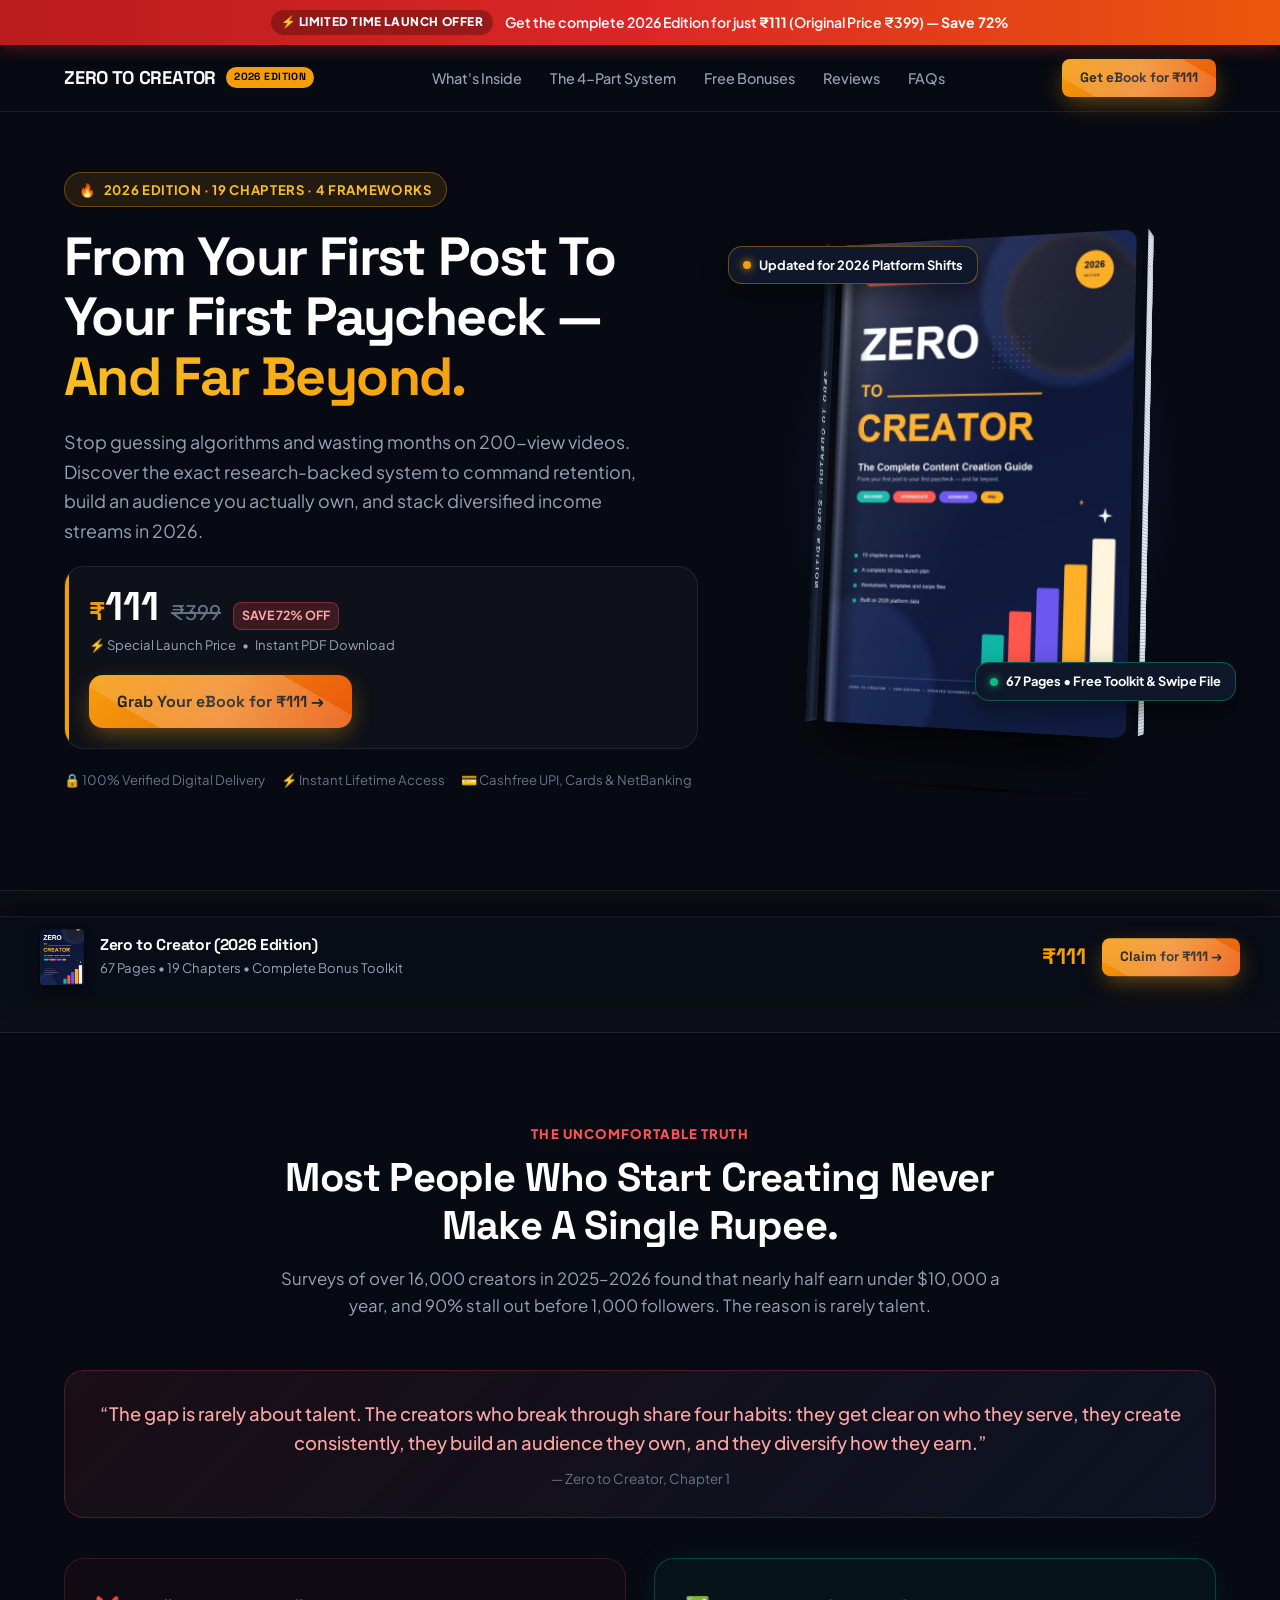
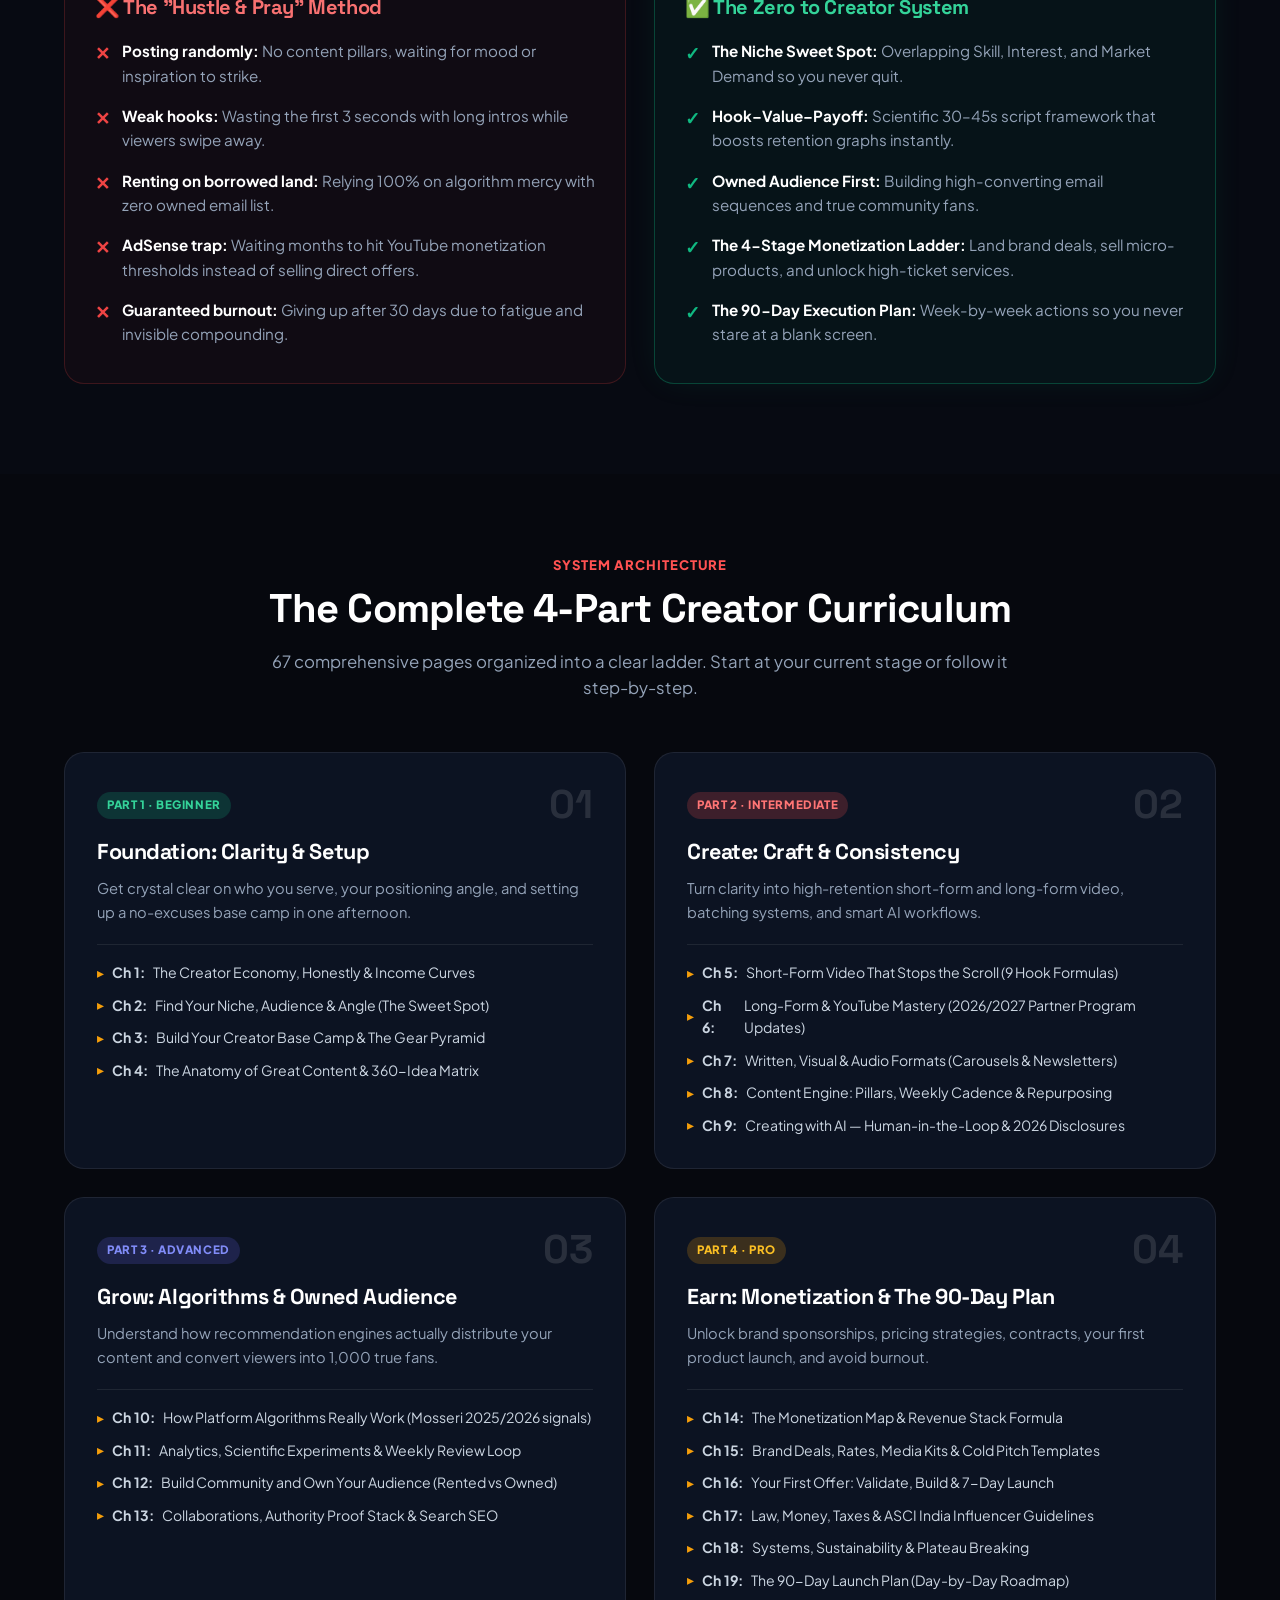
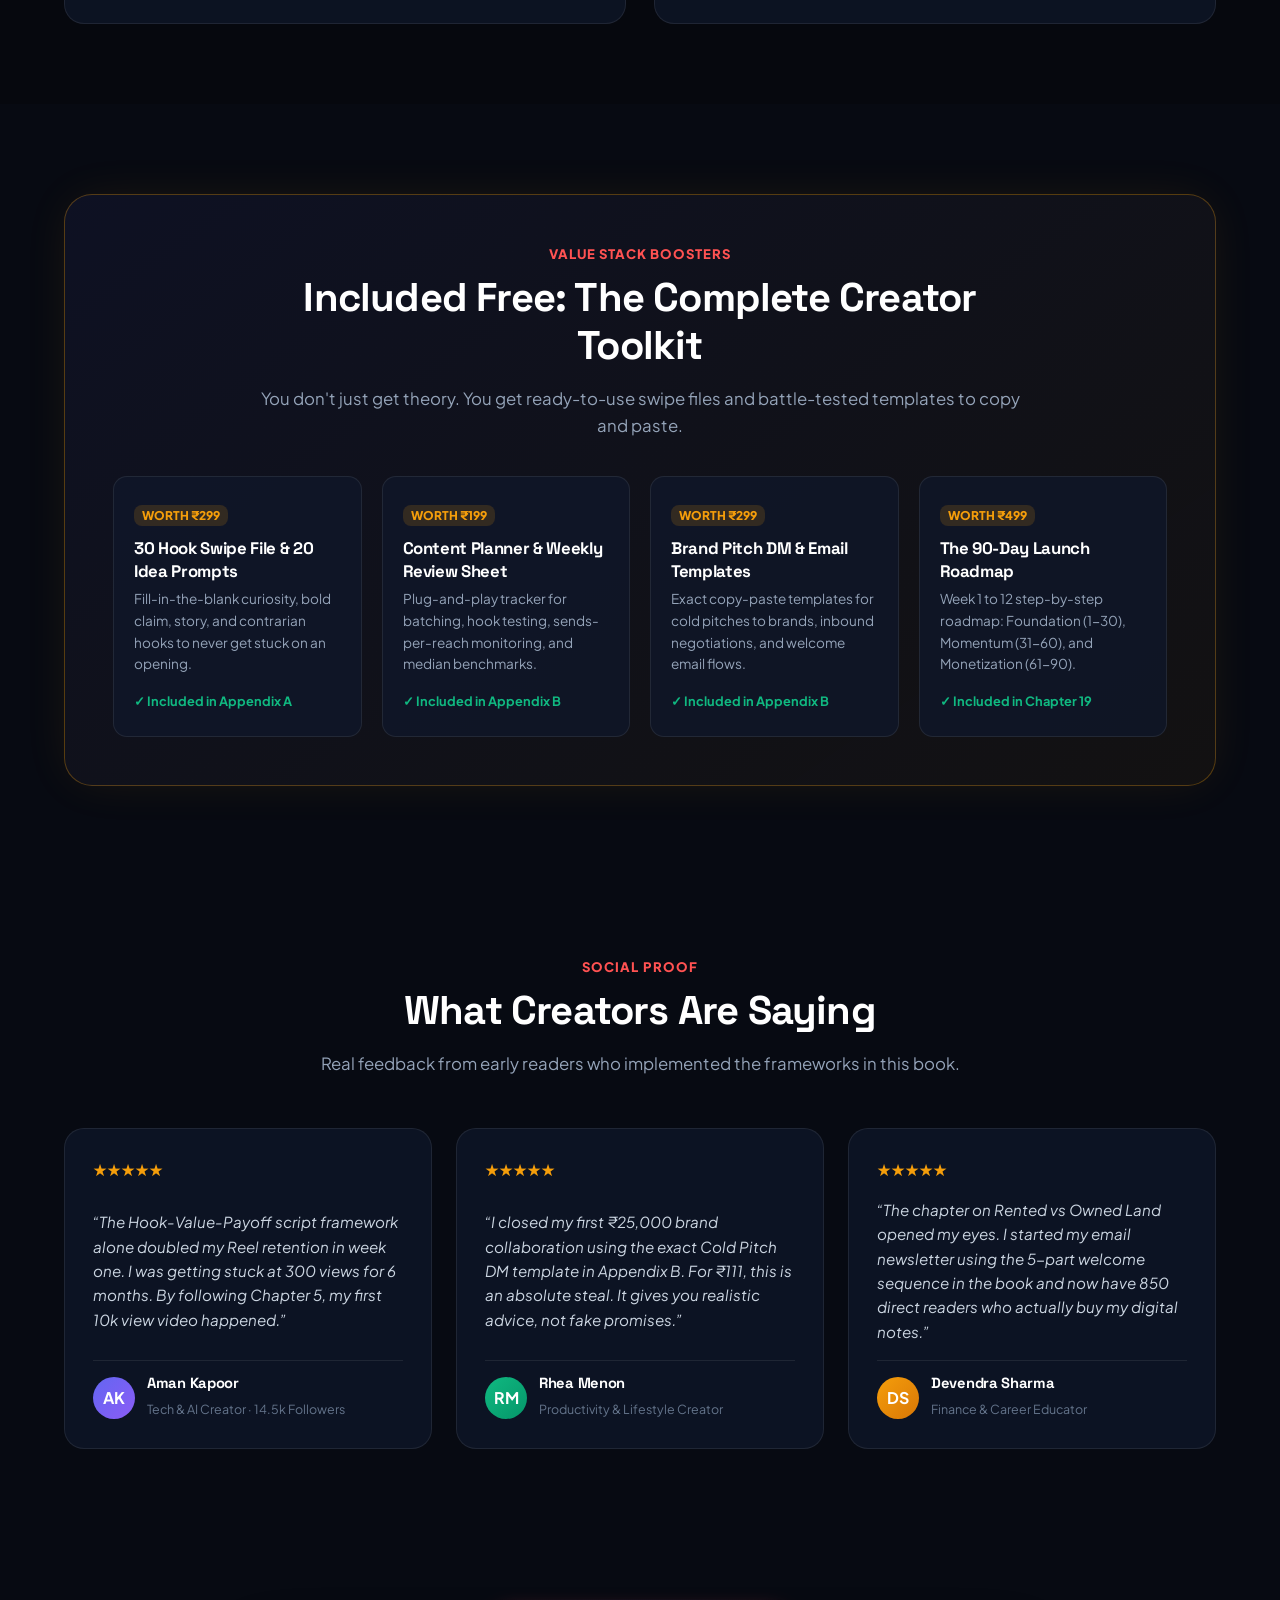
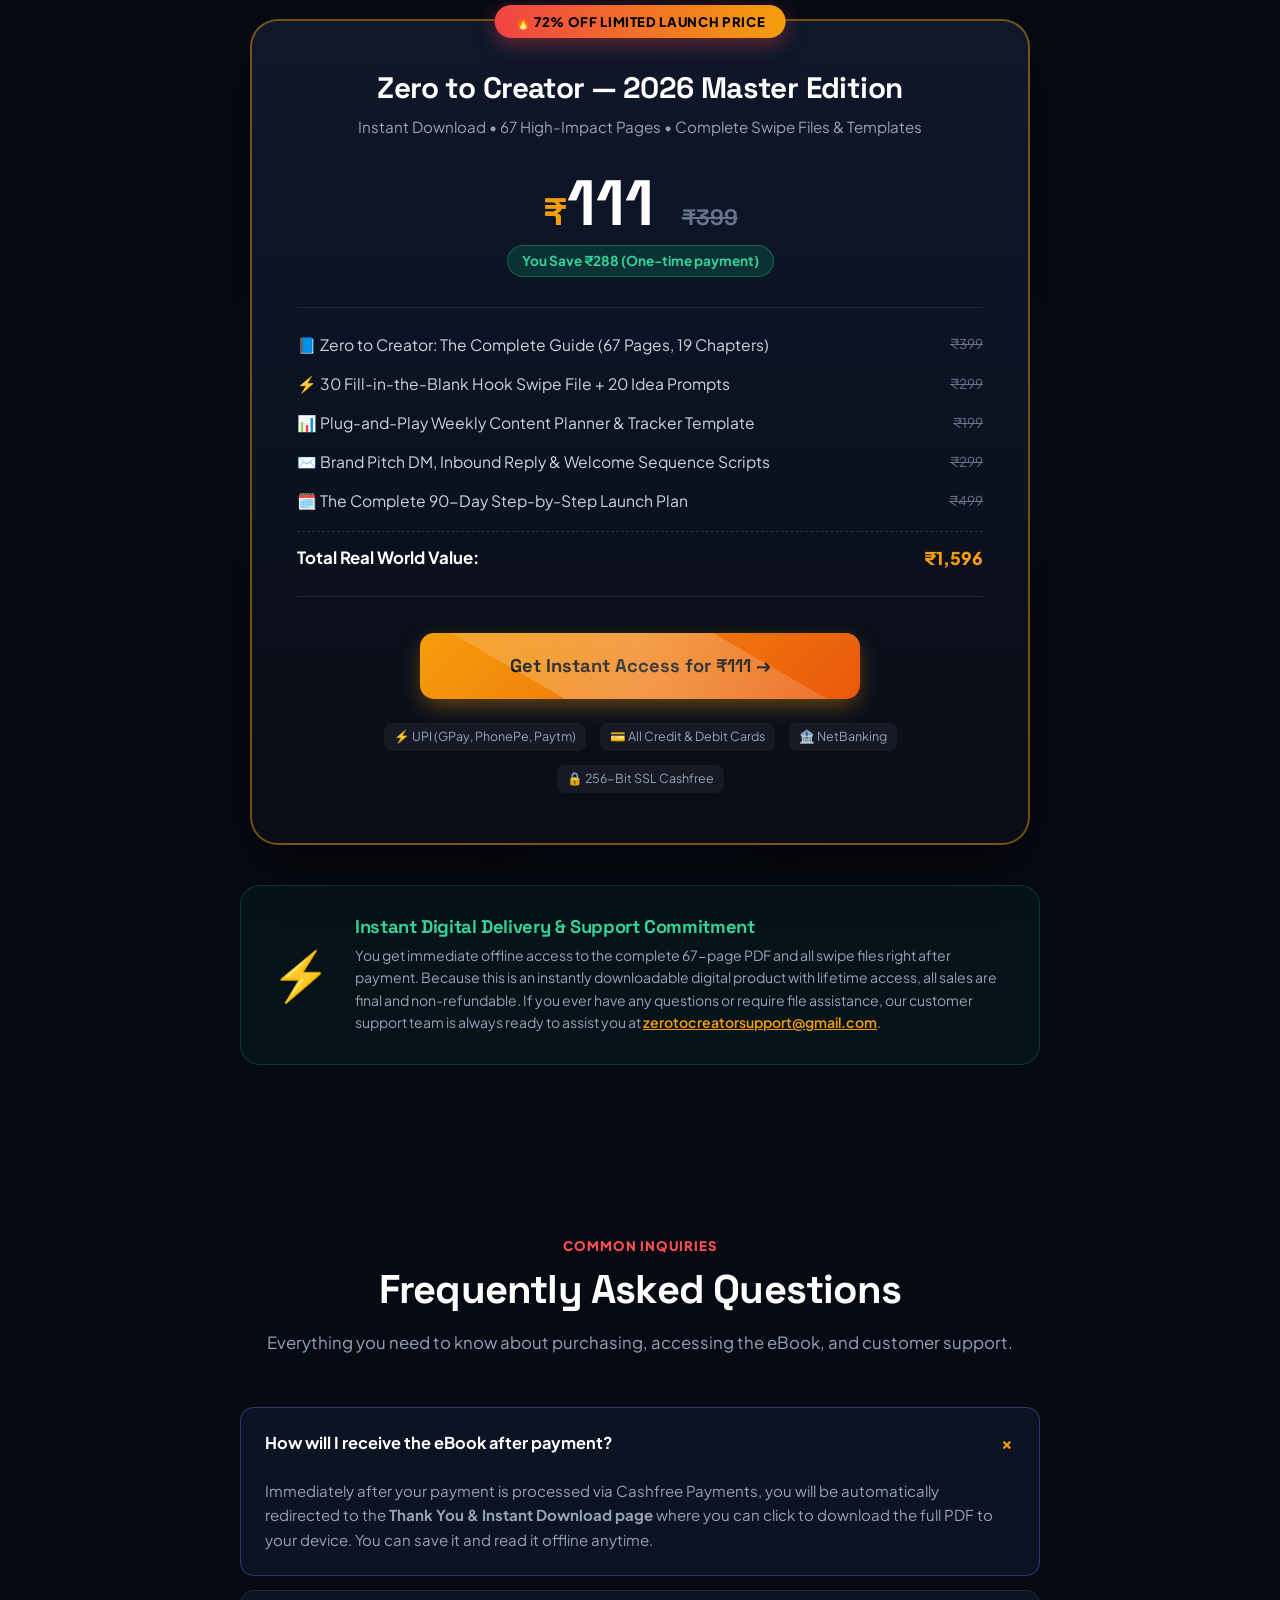
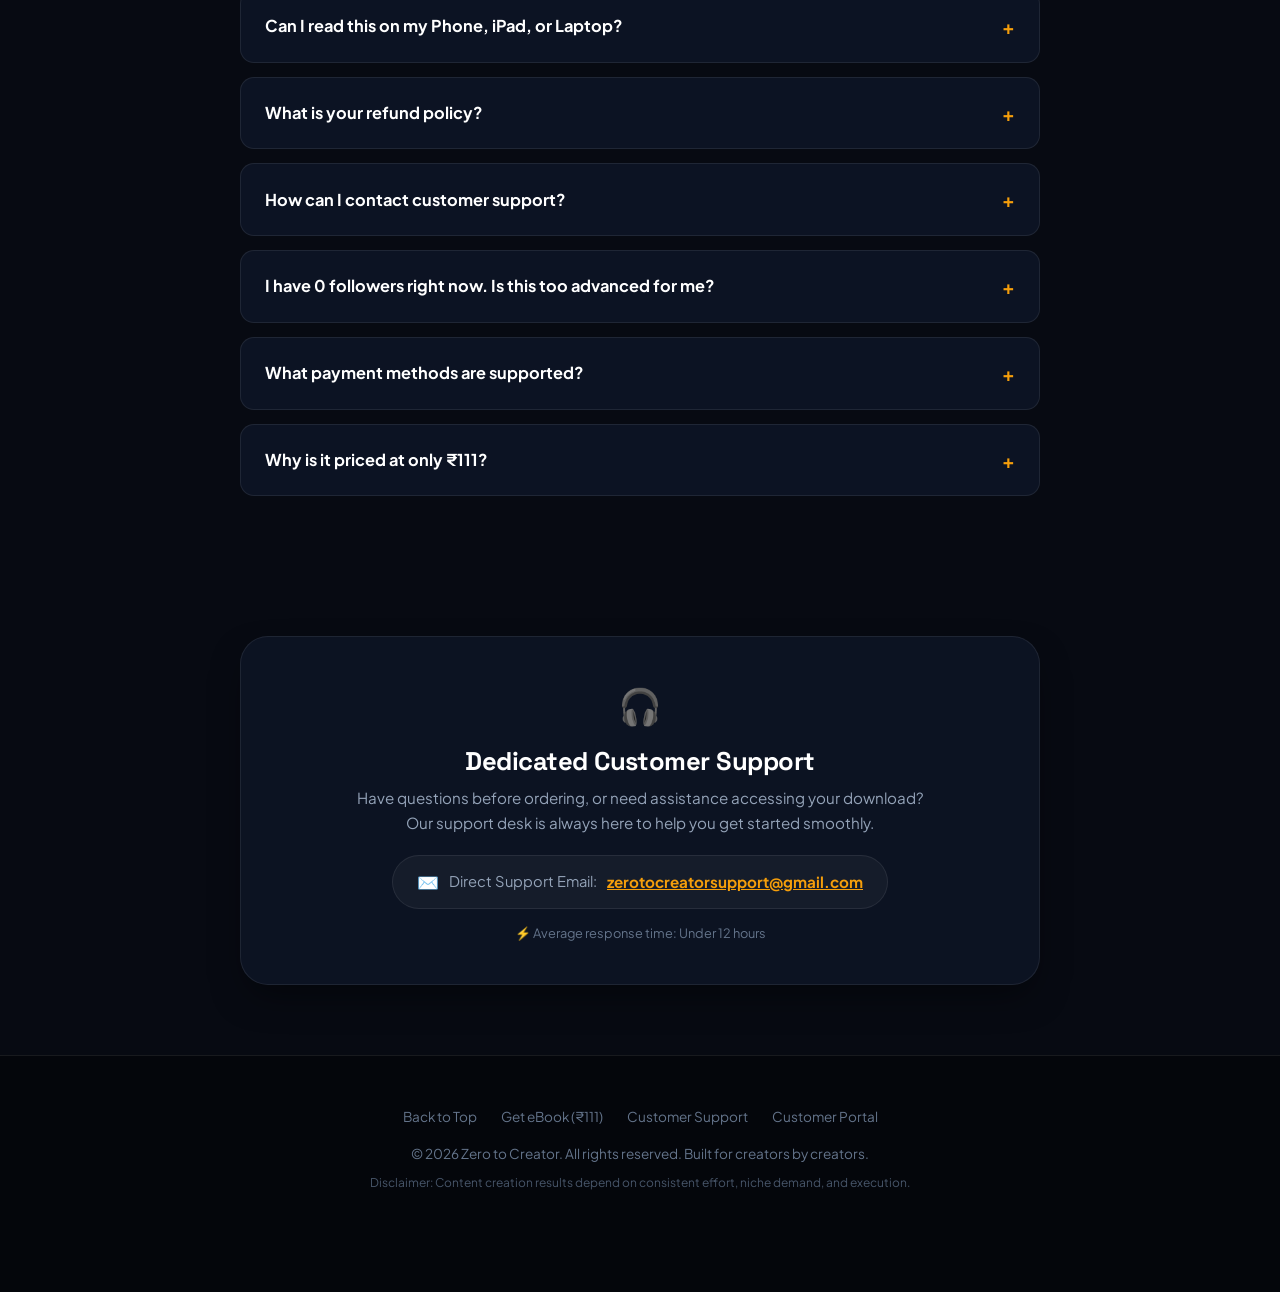
==== commit fdaa29b0: "Connect Cashfree form URL and set official support email to zerotocreatorsupport@gmail.com" ====
--- a/index.html
+++ b/index.html
@@ -499,7 +499,7 @@
         <div class="guarantee-content">
           <h4>Instant Digital Delivery & Support Commitment</h4>
           <p>
-            You get immediate offline access to the complete 67-page PDF and all swipe files right after payment. Because this is an instantly downloadable digital product with lifetime access, all sales are final and non-refundable. If you ever have any questions or require file assistance, our customer support team is always ready to assist you at <a href="mailto:support@zerotocreator.in" style="color: var(--gold); text-decoration: underline; font-weight: 600;">support@zerotocreator.in</a>.
+            You get immediate offline access to the complete 67-page PDF and all swipe files right after payment. Because this is an instantly downloadable digital product with lifetime access, all sales are final and non-refundable. If you ever have any questions or require file assistance, our customer support team is always ready to assist you at <a href="mailto:zerotocreatorsupport@gmail.com" style="color: var(--gold); text-decoration: underline; font-weight: 600;">zerotocreatorsupport@gmail.com</a>.
           </p>
         </div>
       </div>
@@ -553,7 +553,7 @@
             <span class="faq-icon">+</span>
           </div>
           <div class="faq-answer">
-            You can reach our dedicated support desk directly via email at <a href="mailto:support@zerotocreator.in" style="color: var(--gold); text-decoration: underline;">support@zerotocreator.in</a>. We answer all inquiries within 12–24 hours to help with download links, receipt requests, or reader assistance.
+            You can reach our dedicated support desk directly via email at <a href="mailto:zerotocreatorsupport@gmail.com" style="color: var(--gold); text-decoration: underline;">zerotocreatorsupport@gmail.com</a>. We answer all inquiries within 12–24 hours to help with download links, receipt requests, or reader assistance.
           </div>
         </div>
 
@@ -603,7 +603,7 @@
         <div style="display: inline-flex; align-items: center; gap: 10px; background: rgba(255, 255, 255, 0.04); border: 1px solid var(--border-glass); padding: 12px 24px; border-radius: var(--radius-full);">
           <span style="font-size: 1.1rem;">✉️</span>
           <span style="color: var(--text-muted); font-size: 0.92rem;">Direct Support Email:</span>
-          <a href="mailto:support@zerotocreator.in" style="color: var(--gold); font-weight: 700; font-size: 0.95rem; text-decoration: underline;">support@zerotocreator.in</a>
+          <a href="mailto:zerotocreatorsupport@gmail.com" style="color: var(--gold); font-weight: 700; font-size: 0.95rem; text-decoration: underline;">zerotocreatorsupport@gmail.com</a>
         </div>
         <p style="color: var(--text-dim); font-size: 0.8rem; margin-top: 14px;">
           ⚡ Average response time: Under 12 hours
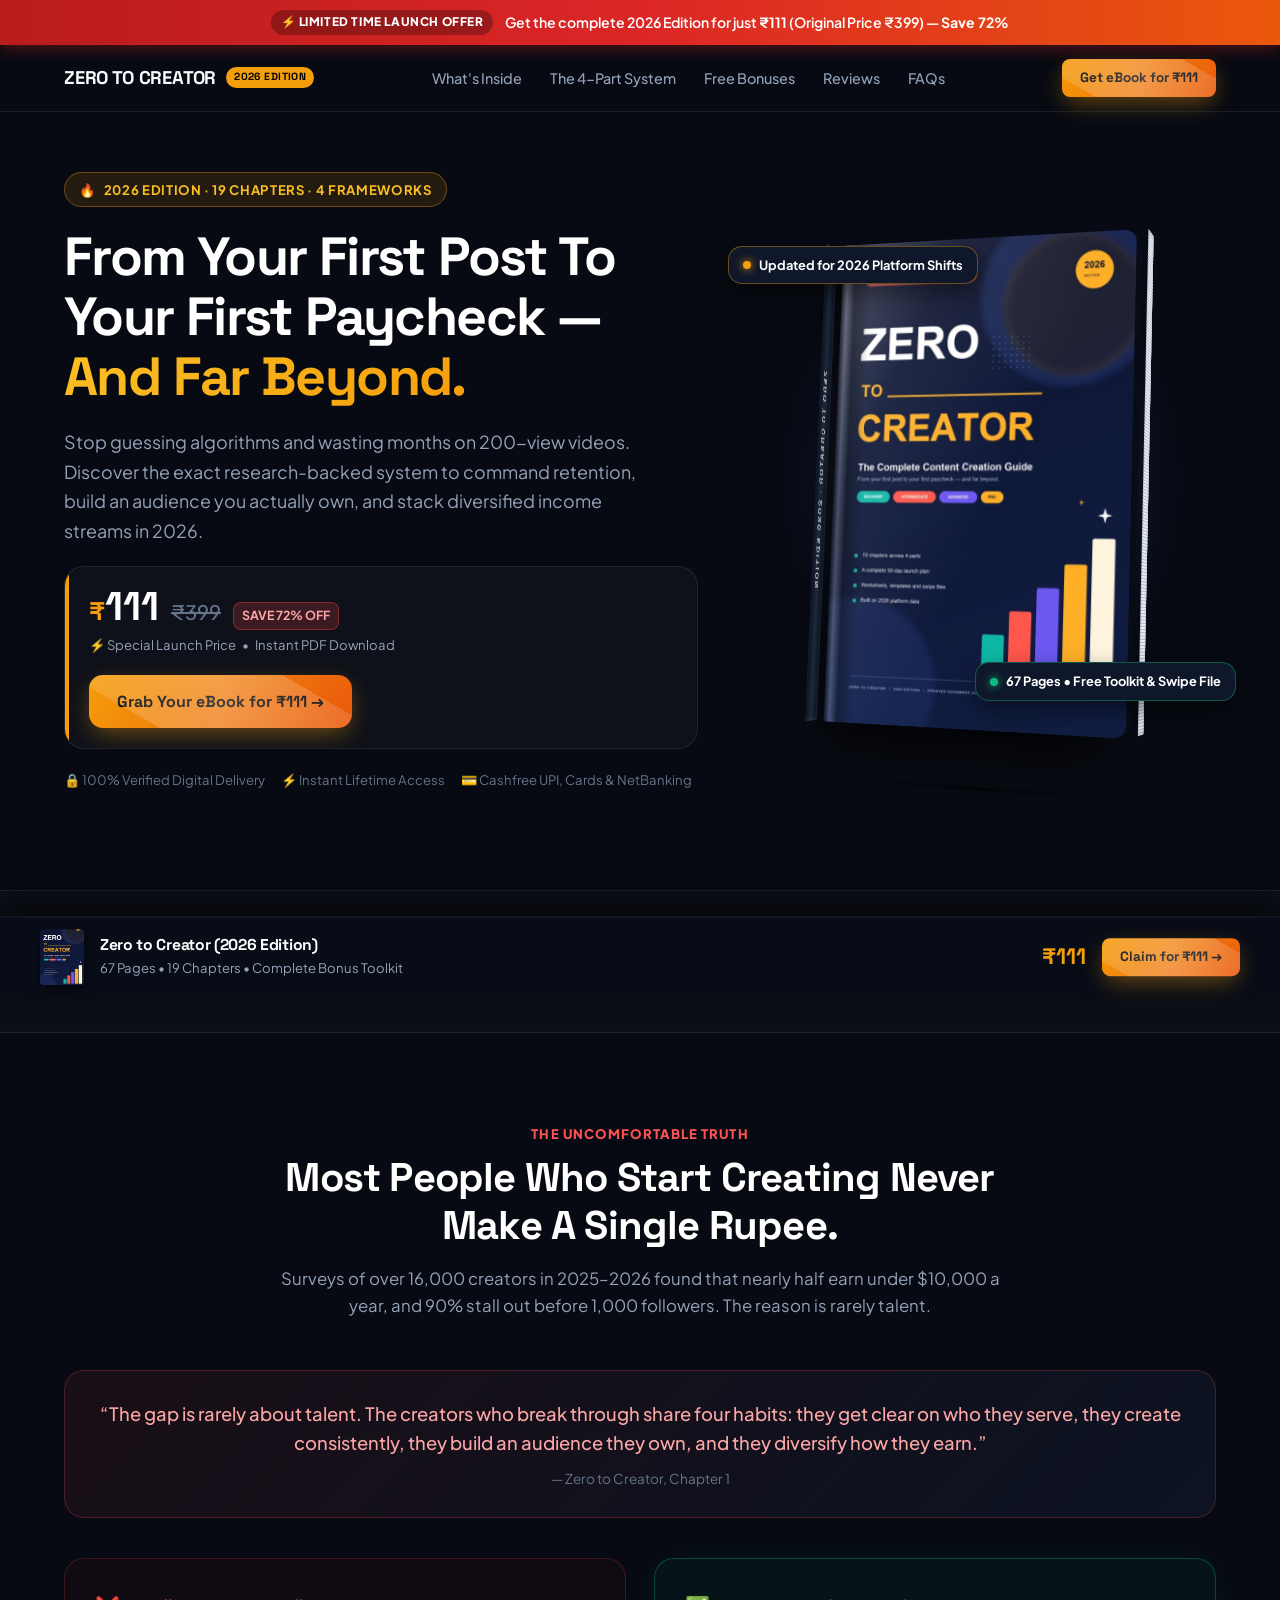
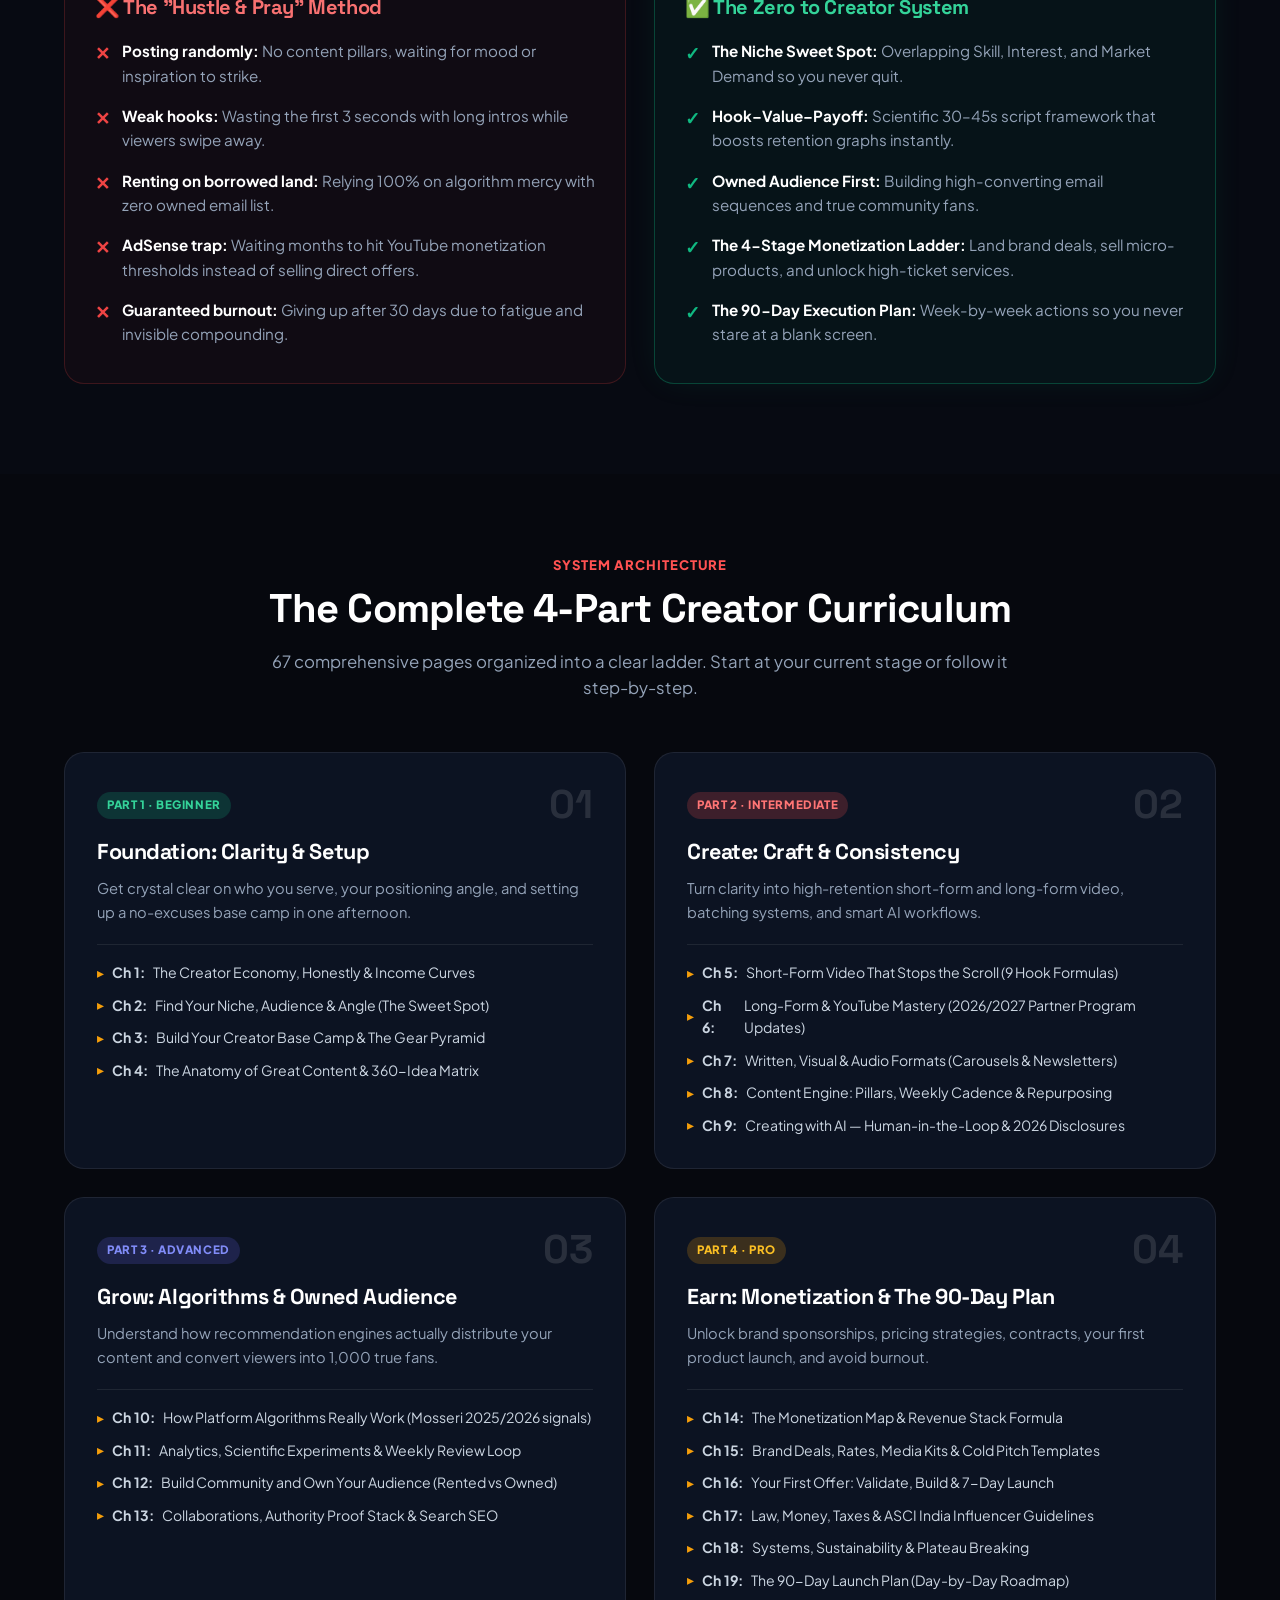
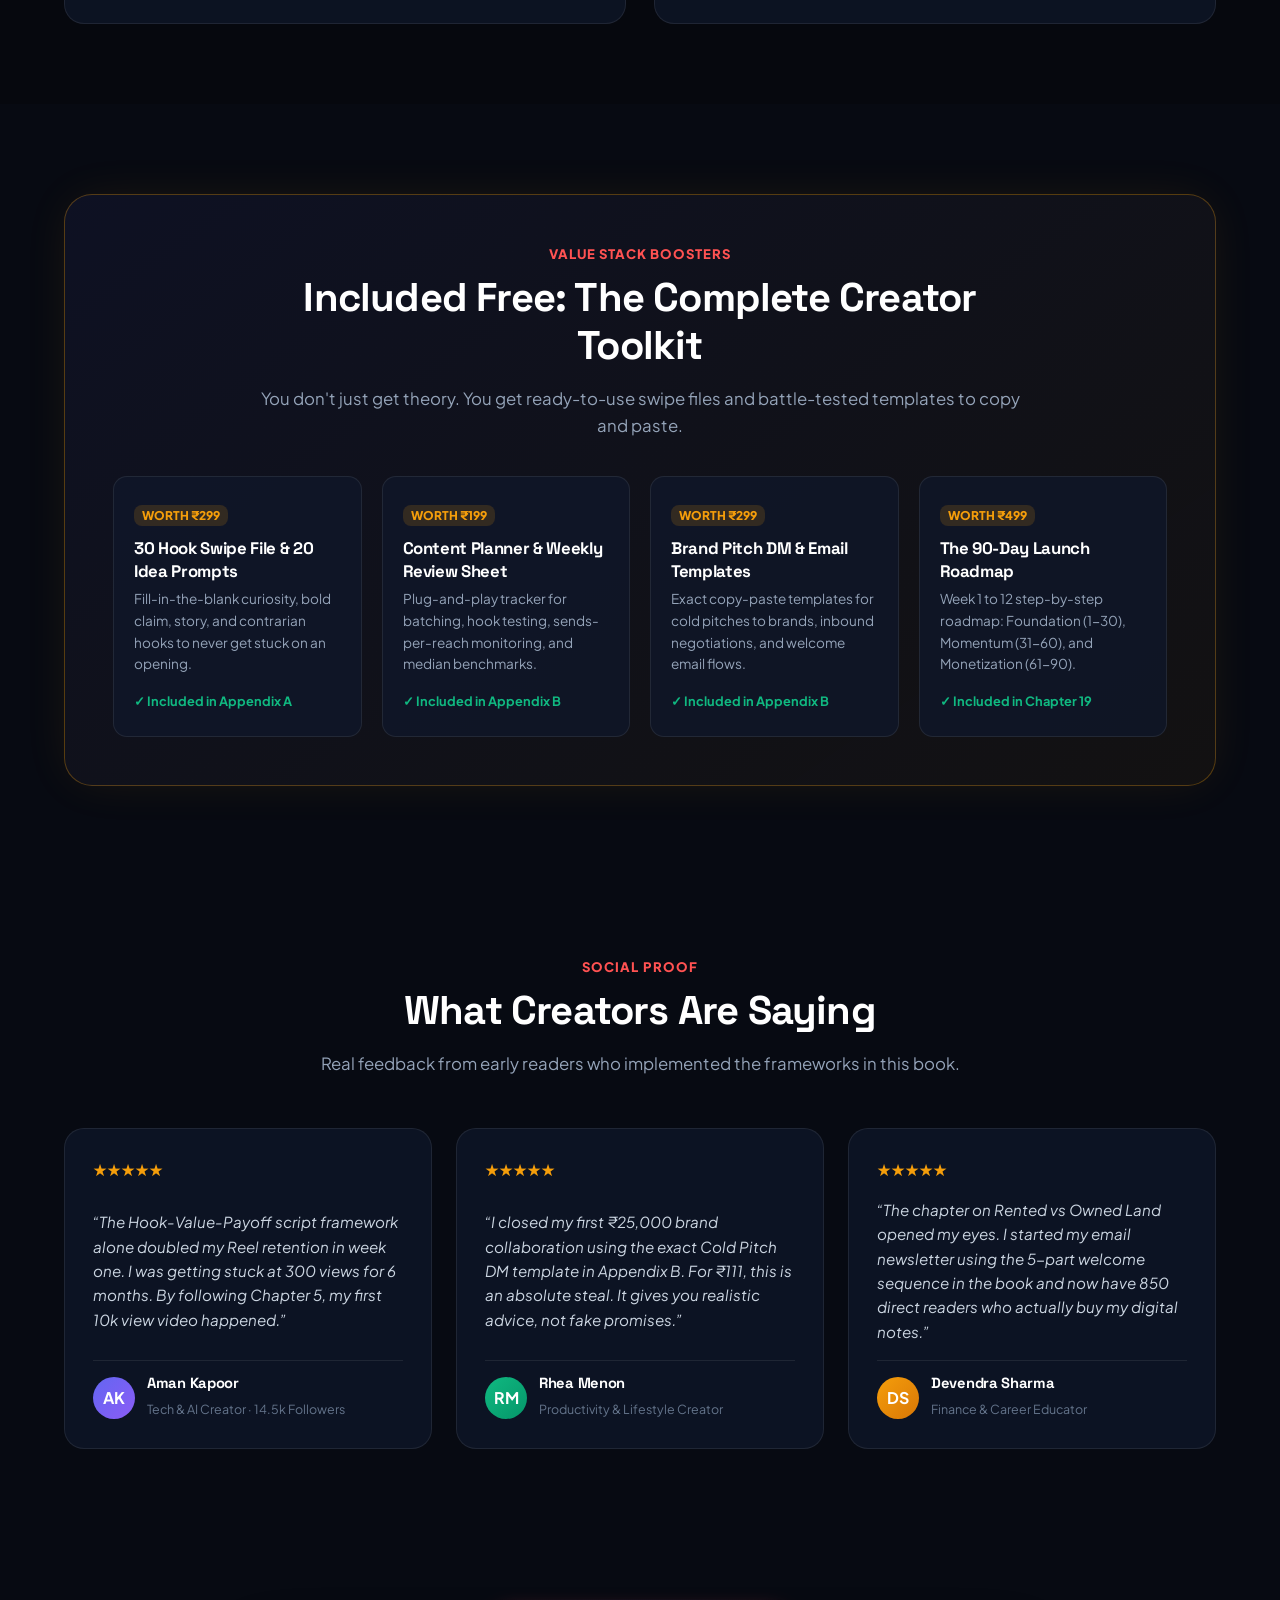
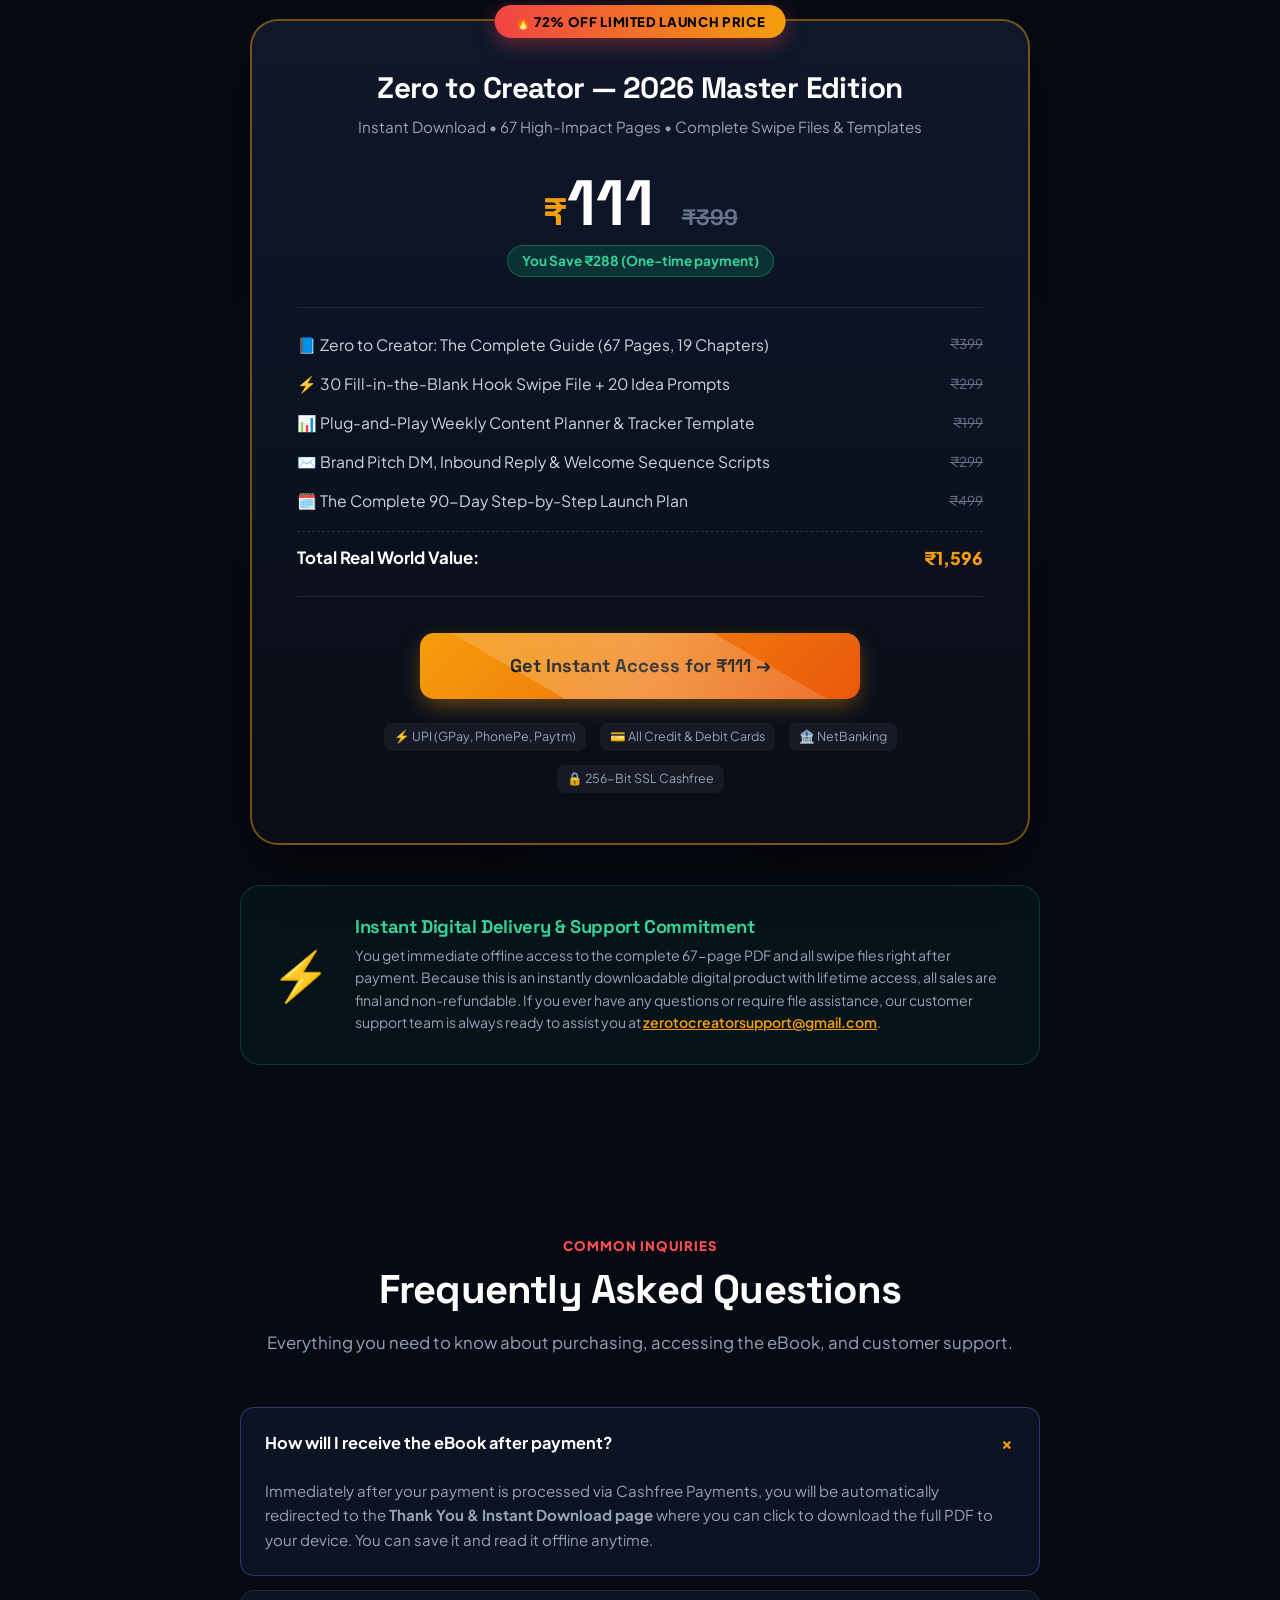
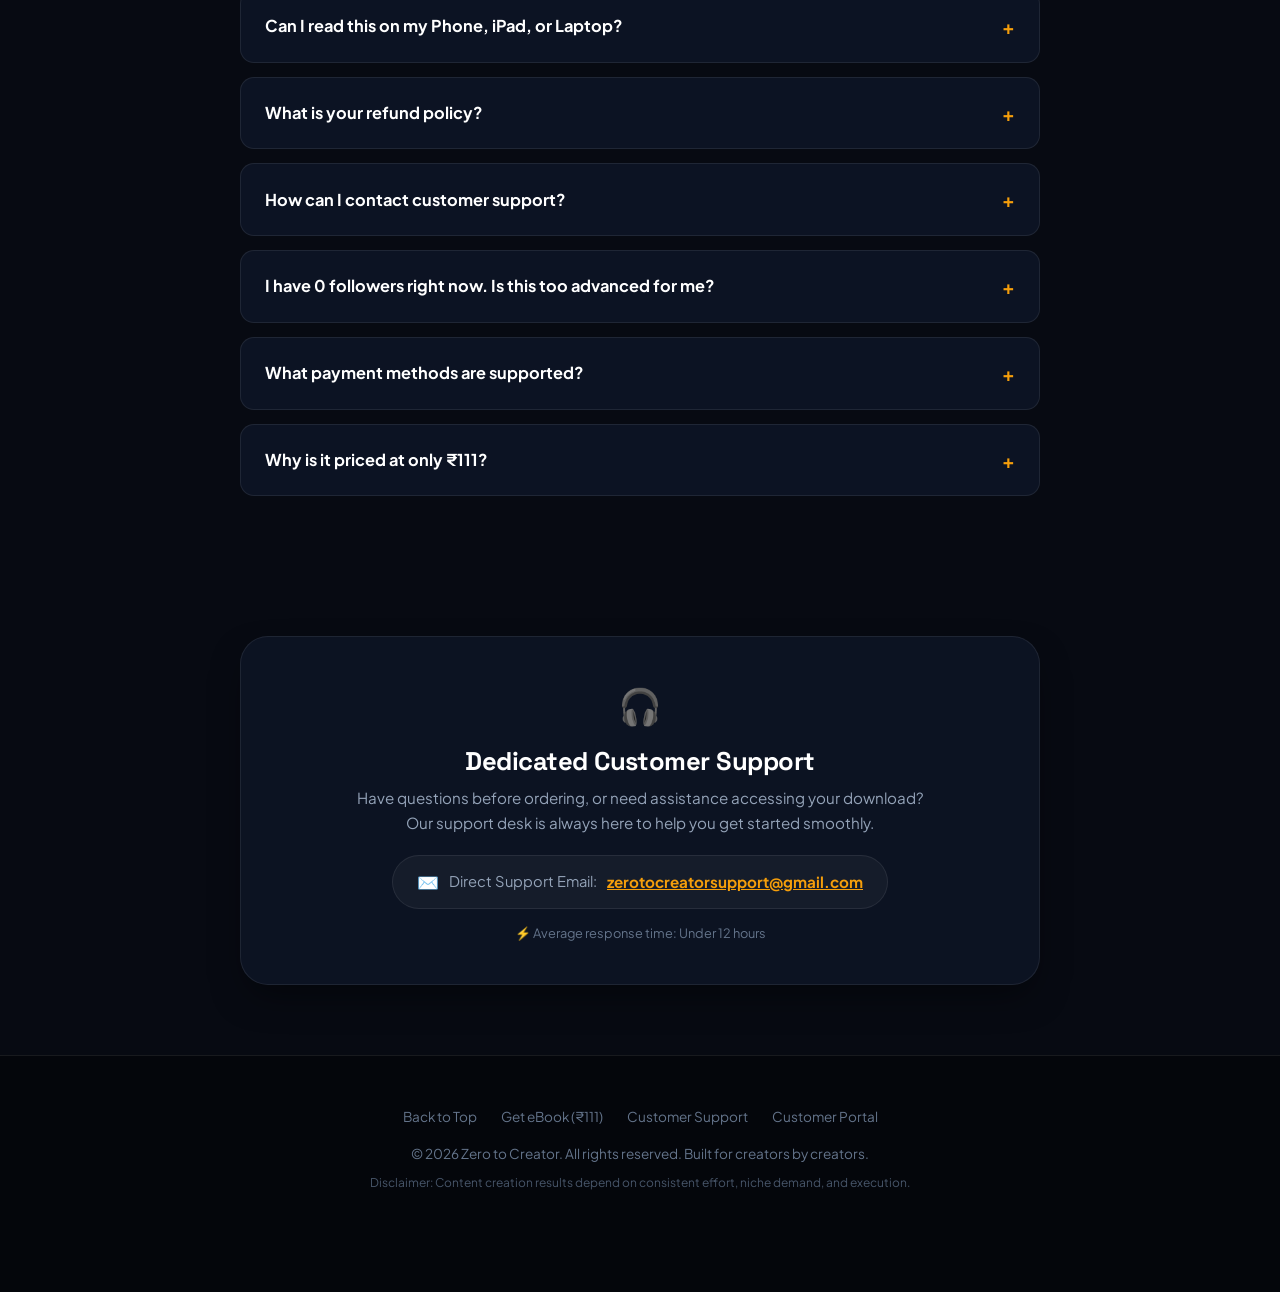
==== commit 9bf06d2e: "Optimize mobile version: perfect responsive layout, zero horizontal overflow, safe-area insets, and " ====
--- a/index.html
+++ b/index.html
@@ -36,7 +36,7 @@
       </ul>
 
       <div class="nav-cta">
-        <a href="#pricing" class="btn-primary btn-sm trigger-checkout">
+        <a href="https://payments.cashfree.com/forms/zerotocreator" class="btn-primary btn-sm">
           Get eBook for ₹111
         </a>
       </div>
@@ -75,7 +75,7 @@
           </div>
 
           <div class="price-right">
-            <a href="#pricing" class="btn-primary trigger-checkout">
+            <a href="https://payments.cashfree.com/forms/zerotocreator" class="btn-primary">
               Grab Your eBook for ₹111 →
             </a>
           </div>
@@ -478,7 +478,7 @@
           </ul>
 
           <div class="pricing-actions">
-            <a href="#checkout" class="btn-primary btn-large trigger-checkout">
+            <a href="https://payments.cashfree.com/forms/zerotocreator" class="btn-primary btn-large">
               Get Instant Access for ₹111 →
             </a>
             
@@ -594,16 +594,16 @@
   <!-- CUSTOMER SUPPORT SECTION -->
   <section class="section-support" id="support" style="padding: 40px 0 70px;">
     <div class="container">
-      <div style="background: rgba(15, 23, 42, 0.7); border: 1px solid var(--border-glass); border-radius: var(--radius-xl); padding: 40px 32px; text-align: center; max-width: 800px; margin: 0 auto; box-shadow: 0 16px 36px -10px rgba(0, 0, 0, 0.5);">
+      <div class="support-card">
         <div style="font-size: 2.2rem; margin-bottom: 12px;">🎧</div>
         <h3 style="font-size: 1.6rem; margin-bottom: 10px;">Dedicated Customer Support</h3>
         <p style="color: var(--text-muted); font-size: 0.95rem; max-width: 580px; margin: 0 auto 20px;">
           Have questions before ordering, or need assistance accessing your download? Our support desk is always here to help you get started smoothly.
         </p>
-        <div style="display: inline-flex; align-items: center; gap: 10px; background: rgba(255, 255, 255, 0.04); border: 1px solid var(--border-glass); padding: 12px 24px; border-radius: var(--radius-full);">
+        <div class="support-email-pill">
           <span style="font-size: 1.1rem;">✉️</span>
           <span style="color: var(--text-muted); font-size: 0.92rem;">Direct Support Email:</span>
-          <a href="mailto:zerotocreatorsupport@gmail.com" style="color: var(--gold); font-weight: 700; font-size: 0.95rem; text-decoration: underline;">zerotocreatorsupport@gmail.com</a>
+          <a href="mailto:zerotocreatorsupport@gmail.com" class="support-email-link">zerotocreatorsupport@gmail.com</a>
         </div>
         <p style="color: var(--text-dim); font-size: 0.8rem; margin-top: 14px;">
           ⚡ Average response time: Under 12 hours
@@ -640,7 +640,7 @@
       </div>
       <div class="sticky-right" style="display: flex; align-items: center; gap: 16px;">
         <span class="sticky-price">₹111</span>
-        <a href="#pricing" class="btn-primary btn-sm trigger-checkout">
+        <a href="https://payments.cashfree.com/forms/zerotocreator" class="btn-primary btn-sm">
           Claim for ₹111 →
         </a>
       </div>
@@ -656,33 +656,6 @@
     </div>
   </div>
 
-  <!-- CHECKOUT / CASHFREE MODAL (Seamless Demo / Production Integration) -->
-  <div class="modal-overlay" id="checkoutModal">
-    <div class="modal-box">
-      <button class="modal-close" id="closeModalBtn">&times;</button>
-      <div style="font-size: 2.5rem; margin-bottom: 12px;">💳</div>
-      <h3 style="font-size: 1.4rem; margin-bottom: 10px;">Cashfree Payments Checkout</h3>
-      <p style="font-size: 0.9rem; color: var(--text-muted); margin-bottom: 20px;">
-        Total Amount: <strong style="color: var(--gold); font-size: 1.1rem;">₹111</strong> (Original ₹399)
-      </p>
-
-      <div style="background: rgba(255,255,255,0.03); border: 1px solid var(--border-glass); border-radius: var(--radius-sm); padding: 14px; text-align: left; font-size: 0.82rem; color: #cbd5e1; margin-bottom: 24px;">
-        <p style="margin-bottom: 6px;">⚡ <strong>Cashfree Integration Ready:</strong></p>
-        <p style="color: var(--text-muted); font-size: 0.78rem;">
-          Once you create your Cashfree Payment Link or Form, paste its URL into <code>assets/app.js</code> (at <code>CASHFREE_PAYMENT_URL</code>).
-        </p>
-      </div>
-
-      <button id="demoSuccessBtn" class="btn-primary" style="width: 100%;">
-        Pay ₹111 & View Thank You Page →
-      </button>
-
-      <p style="font-size: 0.75rem; color: var(--text-dim); margin-top: 14px;">
-        🔒 256-bit Encrypted Cashfree Checkout
-      </p>
-    </div>
-  </div>
-
   <script src="assets/app.js"></script>
 </body>
 </html>
--- a/assets/style.css
+++ b/assets/style.css
@@ -53,6 +53,9 @@
 
 html {
   font-size: 16px;
+  overflow-x: hidden;
+  width: 100%;
+  -webkit-text-size-adjust: 100%;
 }
 
 body {
@@ -61,6 +64,8 @@
   color: var(--text-main);
   line-height: 1.6;
   overflow-x: hidden;
+  width: 100%;
+  position: relative;
   -webkit-font-smoothing: antialiased;
   -moz-osx-font-smoothing: grayscale;
 }
@@ -1711,8 +1716,48 @@
 }
 
 /* ========================================================
-   RESPONSIVE DESIGN (MOBILE & TABLET)
+   DEDICATED CUSTOMER SUPPORT CARD
    ======================================================== */
+.support-card {
+  background: rgba(15, 23, 42, 0.7);
+  border: 1px solid var(--border-glass);
+  border-radius: var(--radius-xl);
+  padding: 40px 32px;
+  text-align: center;
+  max-width: 800px;
+  margin: 0 auto;
+  box-shadow: 0 16px 36px -10px rgba(0, 0, 0, 0.5);
+}
+
+.support-email-pill {
+  display: inline-flex;
+  align-items: center;
+  justify-content: center;
+  gap: 10px;
+  background: rgba(255, 255, 255, 0.04);
+  border: 1px solid var(--border-glass);
+  padding: 12px 24px;
+  border-radius: var(--radius-full);
+  max-width: 100%;
+}
+
+.support-email-link {
+  color: var(--gold);
+  font-weight: 700;
+  font-size: 0.95rem;
+  text-decoration: underline;
+  transition: var(--transition);
+}
+
+.support-email-link:hover {
+  color: var(--gold-light);
+}
+
+/* ========================================================
+   RESPONSIVE DESIGN (TABLET & MOBILE OPTIMIZATIONS)
+   ======================================================== */
+
+/* Tablet (Landscape & Portrait <= 992px) */
 @media (max-width: 992px) {
   .hero-grid {
     grid-template-columns: 1fr;
@@ -1722,6 +1767,8 @@
 
   .hero-content {
     align-items: center;
+    max-width: 680px;
+    margin: 0 auto;
   }
 
   .edition-pill {
@@ -1730,6 +1777,8 @@
 
   .price-display-card {
     justify-content: center;
+    max-width: 520px;
+    margin: 0 auto;
   }
 
   .curriculum-cards-grid {
@@ -1751,7 +1800,8 @@
   .thankyou-download-banner {
     grid-template-columns: 1fr;
     text-align: center;
-    padding: 32px 24px;
+    padding: 36px 24px;
+    gap: 32px;
   }
 
   .download-content {
@@ -1759,46 +1809,714 @@
   }
 }
 
+/* Mobile Devices & Tablets (<= 768px) */
 @media (max-width: 768px) {
+  /* Layout & Container */
+  .container {
+    padding: 0 16px;
+  }
+
+  /* Top Urgency Ticker */
+  .top-urgency-bar {
+    padding: 8px 12px;
+    font-size: 0.8rem;
+    gap: 6px 10px;
+    line-height: 1.35;
+  }
+
+  .ticker-tag {
+    font-size: 0.68rem;
+    padding: 2px 8px;
+  }
+
+  /* Navbar */
+  .navbar {
+    padding: 10px 0;
+  }
+
   .nav-links {
     display: none;
   }
 
+  .nav-brand {
+    font-size: 0.98rem;
+    gap: 8px;
+  }
+
+  .brand-badge {
+    font-size: 0.6rem;
+    padding: 2px 6px;
+  }
+
+  .nav-cta .btn-sm {
+    padding: 8px 14px;
+    font-size: 0.82rem;
+  }
+
+  /* Hero Section */
+  .hero-section {
+    padding: 36px 0 50px;
+  }
+
+  .edition-pill {
+    font-size: 0.72rem;
+    padding: 6px 14px;
+    max-width: 100%;
+    text-align: center;
+    justify-content: center;
+    white-space: normal;
+    line-height: 1.4;
+    gap: 6px;
+  }
+
+  .hero-title {
+    font-size: clamp(1.85rem, 7.2vw, 2.35rem);
+    line-height: 1.16;
+    margin-bottom: 16px;
+    letter-spacing: -0.025em;
+  }
+
+  .hero-subtitle {
+    font-size: 0.98rem;
+    line-height: 1.55;
+    margin-bottom: 24px;
+  }
+
+  /* Hero Price Display Card */
+  .price-display-card {
+    padding: 18px 16px;
+    flex-direction: column;
+    align-items: stretch;
+    text-align: center;
+    gap: 14px;
+    width: 100%;
+    max-width: 100%;
+    border-radius: var(--radius-md);
+  }
+
+  .price-display-card::before {
+    width: 100%;
+    height: 3px;
+    top: 0;
+    bottom: auto;
+    left: 0;
+  }
+
+  .price-left {
+    align-items: center;
+  }
+
+  .price-row {
+    justify-content: center;
+  }
+
+  .current-price {
+    font-size: 2.2rem;
+  }
+
+  .current-price .currency {
+    font-size: 1.4rem;
+  }
+
+  .price-display-card .btn-primary,
+  .hero-cta-wrapper .btn-primary {
+    width: 100%;
+    justify-content: center;
+    padding: 16px 20px;
+    font-size: 1.05rem;
+  }
+
+  .guarantee-microtext {
+    justify-content: center;
+    gap: 8px 14px;
+    font-size: 0.76rem;
+    text-align: center;
+  }
+
+  /* Hero 3D Book Mockup */
+  .book-banner-wrapper {
+    margin-top: 15px;
+    perspective: 1000px;
+  }
+
+  .book-container {
+    width: min(250px, 68vw);
+    height: auto;
+    aspect-ratio: 1 / 1.58;
+  }
+
+  .book-3d-stage {
+    transform: rotateY(-12deg) rotateX(4deg);
+  }
+
+  .book-banner-wrapper:hover .book-3d-stage {
+    transform: rotateY(-6deg) rotateX(2deg) scale(1.02);
+  }
+
+  .book-glow-bg {
+    width: 260px;
+    height: 340px;
+  }
+
+  .floating-badge {
+    display: none;
+  }
+
+  /* Trust & Stats */
+  .trust-strip {
+    padding: 24px 0;
+    margin-top: 15px;
+  }
+
+  .stats-grid {
+    grid-template-columns: repeat(2, 1fr);
+    gap: 16px 12px;
+  }
+
+  .stat-number {
+    font-size: 1.65rem;
+  }
+
+  .stat-label {
+    font-size: 0.78rem;
+    line-height: 1.35;
+  }
+
+  /* Problem & Compare */
+  .section-problem {
+    padding: 50px 0;
+  }
+
+  .section-header {
+    margin-bottom: 30px;
+  }
+
+  .section-tag {
+    font-size: 0.75rem;
+  }
+
+  .section-title {
+    font-size: clamp(1.5rem, 5.8vw, 1.95rem);
+    line-height: 1.22;
+    margin-bottom: 12px;
+  }
+
+  .section-desc {
+    font-size: 0.94rem;
+    line-height: 1.55;
+  }
+
+  .truth-quote-card {
+    padding: 20px 16px;
+    margin-bottom: 26px;
+    border-radius: var(--radius-md);
+  }
+
+  .truth-quote-card p {
+    font-size: 1rem;
+    line-height: 1.5;
+  }
+
   .compare-grid {
     grid-template-columns: 1fr;
+    gap: 18px;
+  }
+
+  .compare-card {
+    padding: 24px 18px;
+    border-radius: var(--radius-md);
+  }
+
+  .compare-title {
+    font-size: 1.15rem;
+    margin-bottom: 16px;
+  }
+
+  .compare-list {
+    gap: 12px;
+  }
+
+  .compare-list li {
+    font-size: 0.88rem;
+    line-height: 1.45;
+  }
+
+  /* Curriculum Breakdown */
+  .section-curriculum {
+    padding: 50px 0;
+  }
+
+  .curriculum-cards-grid {
+    gap: 18px;
+    margin-top: 28px;
+  }
+
+  .part-card {
+    padding: 22px 18px;
+    border-radius: var(--radius-md);
+  }
+
+  .part-badge {
+    font-size: 0.68rem;
+    padding: 3px 8px;
+  }
+
+  .part-page-count {
+    font-size: 0.76rem;
+  }
+
+  .part-title {
+    font-size: 1.15rem;
+    margin-bottom: 8px;
+  }
+
+  .part-desc {
+    font-size: 0.88rem;
+    margin-bottom: 14px;
+    line-height: 1.5;
+  }
+
+  .chapter-list {
+    gap: 10px;
+    padding-top: 12px;
+  }
+
+  .chapter-list li {
+    font-size: 0.85rem;
+    line-height: 1.4;
+  }
+
+  /* Bonuses Section */
+  .section-bonuses {
+    padding: 50px 0;
   }
 
   .bonus-grid {
     grid-template-columns: 1fr;
+    gap: 16px;
+  }
+
+  .bonus-box {
+    padding: 22px 18px;
+    border-radius: var(--radius-md);
+  }
+
+  .bonus-icon {
+    width: 44px;
+    height: 44px;
+    font-size: 1.3rem;
+  }
+
+  .bonus-title {
+    font-size: 1.08rem;
+  }
+
+  .bonus-desc {
+    font-size: 0.88rem;
+    line-height: 1.5;
+  }
+
+  .bonus-value-tag {
+    font-size: 0.76rem;
+    padding: 3px 10px;
+  }
+
+  /* Reviews / Social Proof */
+  .section-reviews {
+    padding: 50px 0;
+  }
+
+  .reviews-grid {
+    gap: 16px;
+  }
+
+  .review-card {
+    padding: 22px 18px;
+    border-radius: var(--radius-md);
+  }
+
+  .review-text {
+    font-size: 0.92rem;
+    line-height: 1.55;
+  }
+
+  /* Main Pricing & Offer Card */
+  .section-pricing {
+    padding: 50px 0;
   }
 
   .pricing-card {
-    padding: 36px 20px;
-  }
-
-  .bonus-box {
-    padding: 30px 20px;
-  }
-
-  .book-container {
-    width: 260px;
-    height: 410px;
-  }
-
-  .book-glow-bg {
-    width: 280px;
-    height: 380px;
-  }
-
-  .floating-badge {
+    padding: 32px 16px 26px;
+    border-radius: var(--radius-lg);
+  }
+
+  .offer-ribbon {
+    font-size: 0.72rem;
+    padding: 5px 14px;
+    top: -13px;
+    width: 90%;
+    max-width: 290px;
+    text-align: center;
+    white-space: normal;
+    line-height: 1.3;
+  }
+
+  .pricing-header h3 {
+    font-size: 1.45rem;
+  }
+
+  .pricing-header p {
+    font-size: 0.85rem;
+  }
+
+  .price-box-main {
+    margin-bottom: 22px;
+  }
+
+  .price-box-main .huge-price {
+    font-size: 3.2rem;
+  }
+
+  .price-box-main .huge-price .rs {
+    font-size: 2rem;
+  }
+
+  .price-box-main .price-was {
+    font-size: 1.25rem;
+    margin-left: 8px;
+  }
+
+  .save-badge-lg {
+    font-size: 0.78rem;
+    padding: 4px 10px;
+  }
+
+  .value-stack-list {
+    padding: 16px 0;
+    gap: 12px;
+    margin-bottom: 24px;
+  }
+
+  .value-stack-list li {
+    font-size: 0.86rem;
+    flex-direction: row;
+    align-items: flex-start;
+    justify-content: space-between;
+    gap: 10px;
+  }
+
+  .value-stack-list li .item-left {
+    flex: 1;
+    min-width: 0;
+    line-height: 1.4;
+  }
+
+  .value-stack-list li .item-value {
+    font-size: 0.82rem;
+    flex-shrink: 0;
+  }
+
+  .value-stack-list li.total-value {
+    font-size: 0.95rem;
+  }
+
+  .pricing-actions .btn-primary {
+    width: 100%;
+    justify-content: center;
+    padding: 18px 20px;
+    font-size: 1.05rem;
+  }
+
+  .payment-badges {
+    display: flex;
+    flex-wrap: wrap;
+    justify-content: center;
+    gap: 6px;
+  }
+
+  .payment-badge-pill {
+    font-size: 0.7rem;
+    padding: 4px 8px;
+  }
+
+  .guarantee-box {
+    padding: 20px 16px;
+    flex-direction: column;
+    text-align: center;
+    gap: 12px;
+  }
+
+  .guarantee-icon {
+    margin: 0 auto;
+    width: 44px;
+    height: 44px;
+    font-size: 1.3rem;
+  }
+
+  /* FAQ Accordion */
+  .section-faq {
+    padding: 50px 0;
+  }
+
+  .faq-item {
+    margin-bottom: 10px;
+    border-radius: var(--radius-md);
+  }
+
+  .faq-question {
+    padding: 16px 18px;
+    font-size: 0.95rem;
+    gap: 12px;
+  }
+
+  .faq-answer {
+    padding: 0 18px 16px;
+    font-size: 0.88rem;
+    line-height: 1.6;
+  }
+
+  /* Pricing Glow Mobile Adjustment */
+  .pricing-glow {
+    inset: 0;
+  }
+
+  /* Customer Support */
+  .section-support {
+    padding: 30px 0 50px !important;
+  }
+
+  .support-card {
+    padding: 24px 16px !important;
+    border-radius: var(--radius-lg);
+  }
+
+  .support-email-pill {
+    display: flex;
+    flex-direction: column;
+    gap: 6px;
+    padding: 12px 14px;
+    border-radius: var(--radius-md);
+    width: 100%;
+    box-sizing: border-box;
+  }
+
+  .support-email-link {
+    font-size: 0.88rem;
+    word-break: break-all;
+    text-align: center;
+  }
+
+  /* Footer */
+  .footer {
+    padding: 40px 0 calc(95px + env(safe-area-inset-bottom, 0px));
+  }
+
+  .footer-links {
+    gap: 14px 20px;
+    flex-wrap: wrap;
+    font-size: 0.82rem;
+  }
+
+  /* Sticky Bottom Mobile Bar (Hardware Accelerated & Safe Area Aware) */
+  .sticky-bar {
+    padding: 10px 14px calc(10px + env(safe-area-inset-bottom, 0px));
+  }
+
+  .sticky-content {
+    gap: 10px;
+  }
+
+  .sticky-left {
+    gap: 10px;
+    min-width: 0;
+    flex: 1;
+  }
+
+  .sticky-thumb {
+    width: 36px;
+    height: 48px;
+    flex-shrink: 0;
+  }
+
+  .sticky-info {
+    min-width: 0;
+  }
+
+  .sticky-info h4 {
+    font-size: 0.82rem;
+    white-space: nowrap;
+    overflow: hidden;
+    text-overflow: ellipsis;
+  }
+
+  .sticky-info p {
     display: none;
   }
 
+  .sticky-right {
+    gap: 8px !important;
+    flex-shrink: 0;
+  }
+
+  .sticky-price {
+    font-size: 1.15rem;
+  }
+
+  .sticky-bar .btn-primary {
+    padding: 9px 14px;
+    font-size: 0.82rem;
+    white-space: nowrap;
+  }
+
+  /* Live Buyer Social Proof Toast */
+  .sales-toast {
+    left: 12px;
+    right: 12px;
+    max-width: calc(100% - 24px);
+    bottom: calc(75px + env(safe-area-inset-bottom, 0px));
+    padding: 9px 12px;
+    gap: 10px;
+    border-radius: var(--radius-md);
+  }
+
+  .toast-avatar {
+    width: 32px;
+    height: 32px;
+    font-size: 0.75rem;
+  }
+
+  .toast-body {
+    font-size: 0.75rem;
+  }
+
+  /* Thank You Page (Mobile) */
+  .thankyou-wrapper {
+    padding: 30px 0 60px;
+    min-height: auto;
+  }
+
+  .success-badge-card {
+    margin-bottom: 28px;
+  }
+
+  .success-icon-wrap {
+    width: 64px;
+    height: 64px;
+    font-size: 1.8rem;
+    margin-bottom: 16px;
+  }
+
+  .order-pill {
+    display: flex;
+    flex-direction: column;
+    gap: 4px;
+    padding: 10px 16px;
+    border-radius: var(--radius-md);
+    font-size: 0.78rem;
+  }
+
+  .thankyou-download-banner {
+    padding: 24px 16px;
+    gap: 24px;
+    border-radius: var(--radius-lg);
+  }
+
+  .download-book-mockup .book-container {
+    width: 180px;
+    height: 280px;
+  }
+
+  .download-content h2 {
+    font-size: 1.35rem;
+  }
+
+  .specs-pill-group {
+    gap: 6px;
+  }
+
+  .spec-pill {
+    font-size: 0.72rem;
+    padding: 3px 8px;
+  }
+
+  .btn-download {
+    width: 100%;
+    justify-content: center;
+    padding: 16px 20px;
+    font-size: 1rem;
+  }
+}
+
+/* Compact Smartphones (<= 480px, e.g. iPhone 13/14/15/16, Galaxy S, Pixel) */
+@media (max-width: 480px) {
+  .nav-brand {
+    font-size: 0.92rem;
+    gap: 6px;
+  }
+
+  .brand-badge {
+    font-size: 0.58rem;
+    padding: 2px 5px;
+  }
+
+  .nav-cta .btn-sm {
+    padding: 7px 11px;
+    font-size: 0.78rem;
+  }
+
+  .edition-pill {
+    font-size: 0.68rem;
+    padding: 5px 12px;
+  }
+
+  .hero-title {
+    font-size: clamp(1.7rem, 7.8vw, 2.1rem);
+  }
+
+  .current-price {
+    font-size: 2rem;
+  }
+
+  .current-price .currency {
+    font-size: 1.3rem;
+  }
+
+  .price-box-main .huge-price {
+    font-size: 2.85rem;
+  }
+
+  .price-box-main .huge-price .rs {
+    font-size: 1.75rem;
+  }
+
+  .offer-ribbon {
+    font-size: 0.66rem;
+    padding: 4px 10px;
+    max-width: 260px;
+  }
+}
+
+/* Small Screens (<= 360px, e.g. iPhone SE, older phones) */
+@media (max-width: 360px) {
+  .container {
+    padding: 0 12px;
+  }
+
+  .brand-badge {
+    display: none;
+  }
+
+  .nav-cta .btn-sm {
+    padding: 6px 9px;
+    font-size: 0.74rem;
+  }
+
+  .stats-grid {
+    grid-template-columns: 1fr;
+    gap: 12px;
+  }
+
   .sticky-info h4 {
-    font-size: 0.88rem;
-  }
-
-  .sticky-bar {
-    padding: 10px 14px;
-  }
-}
+    max-width: 90px;
+  }
+}
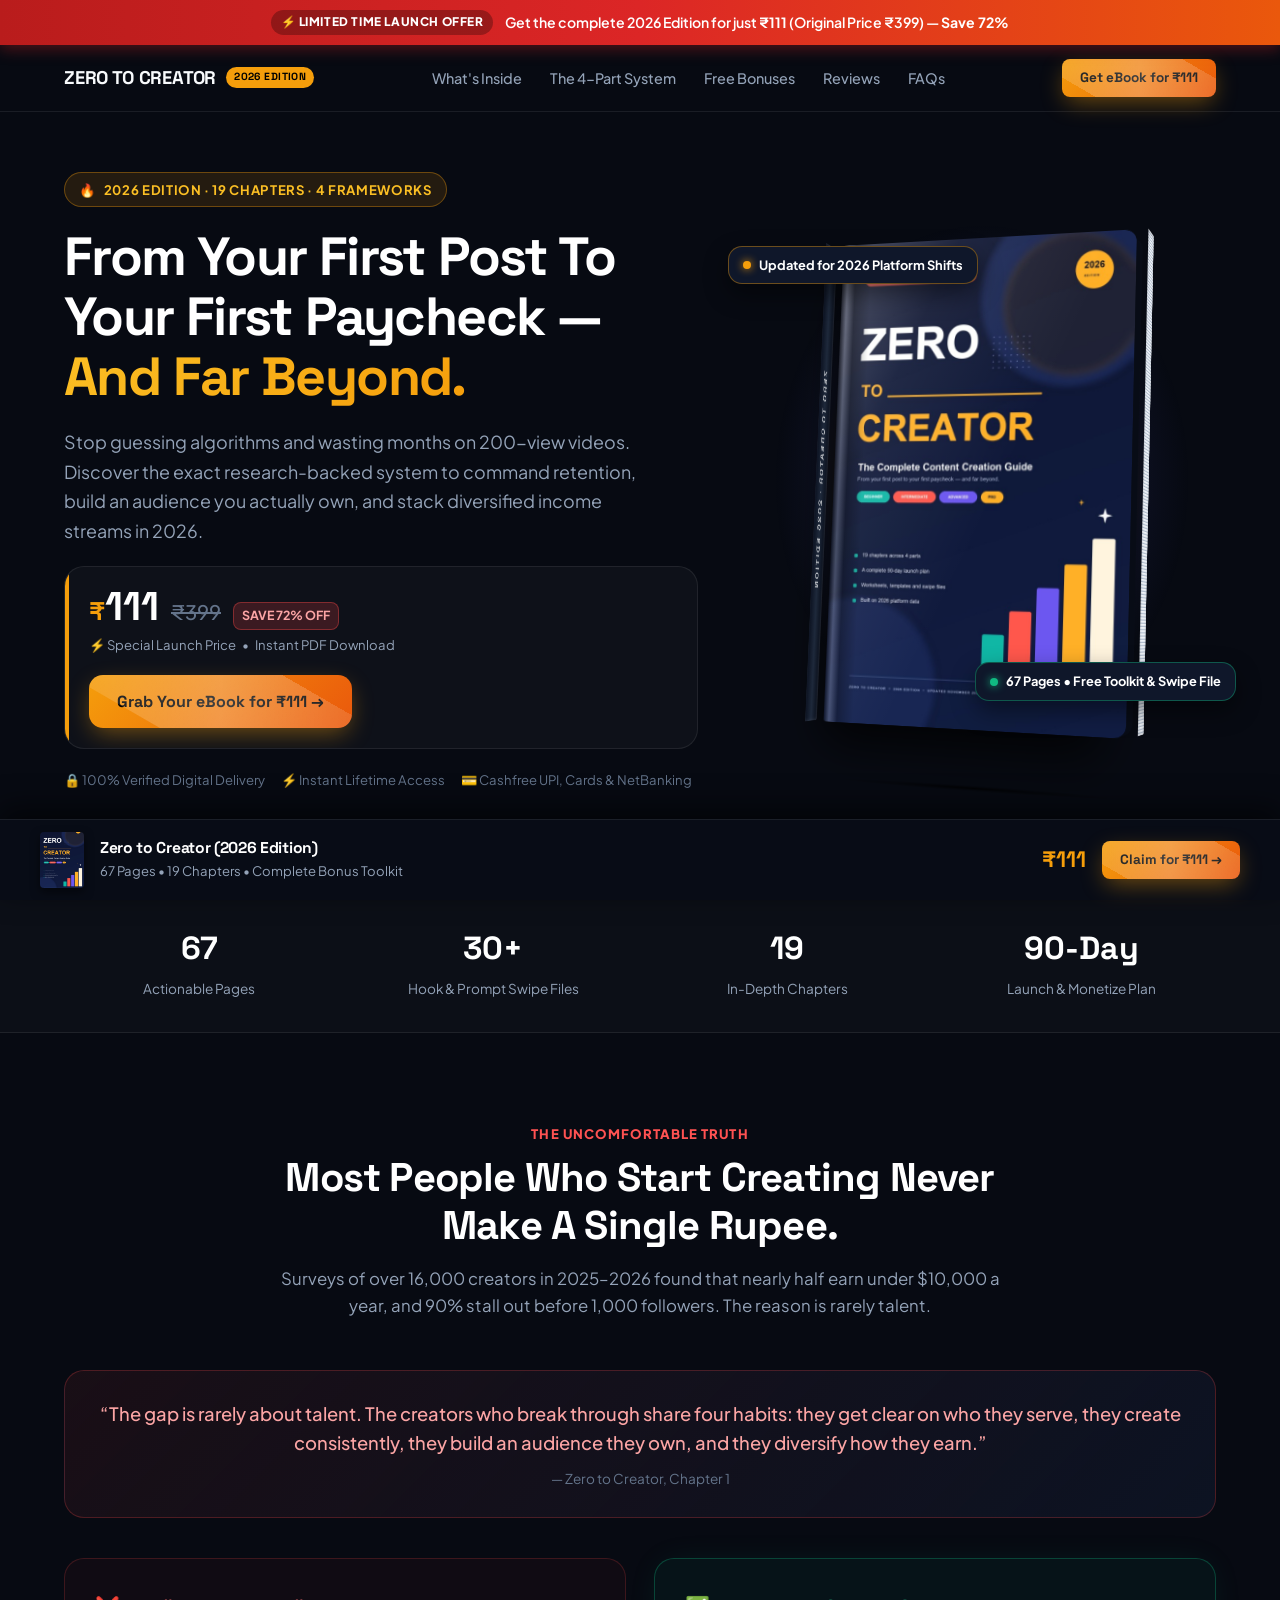
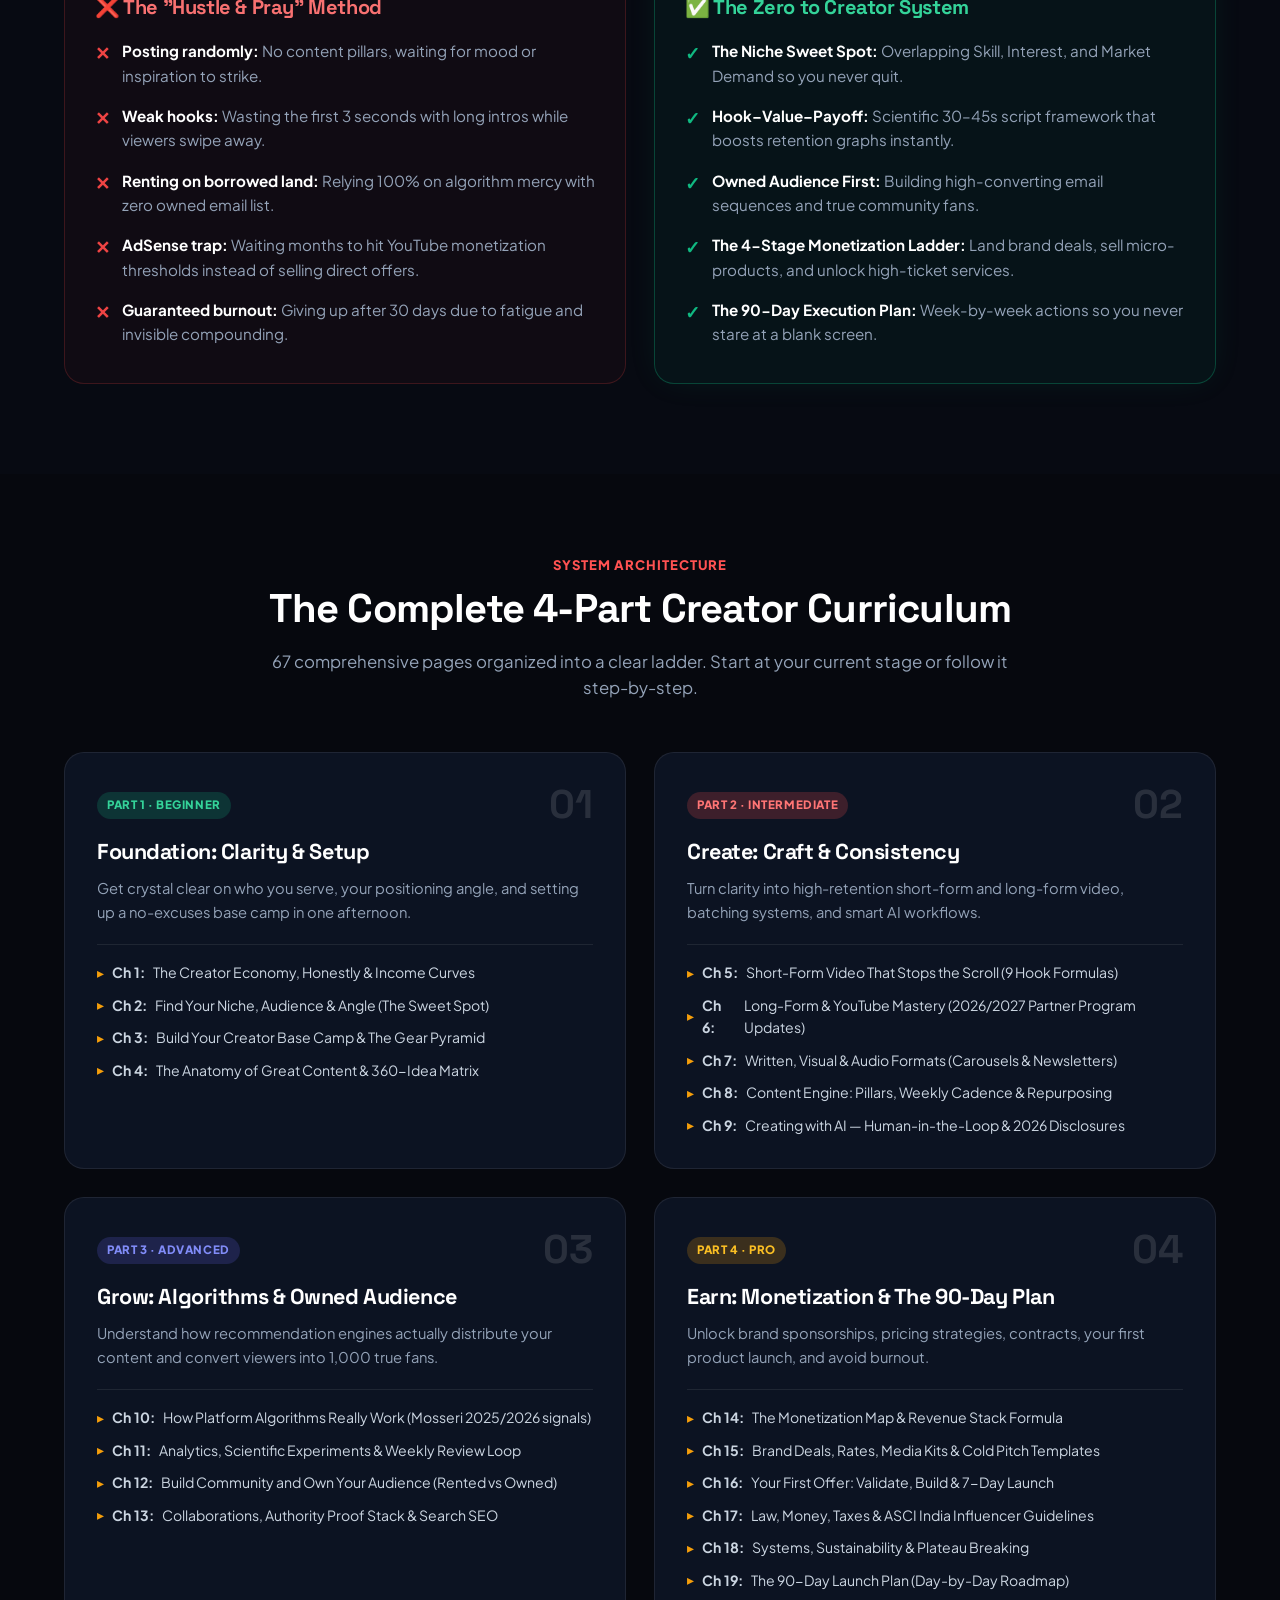
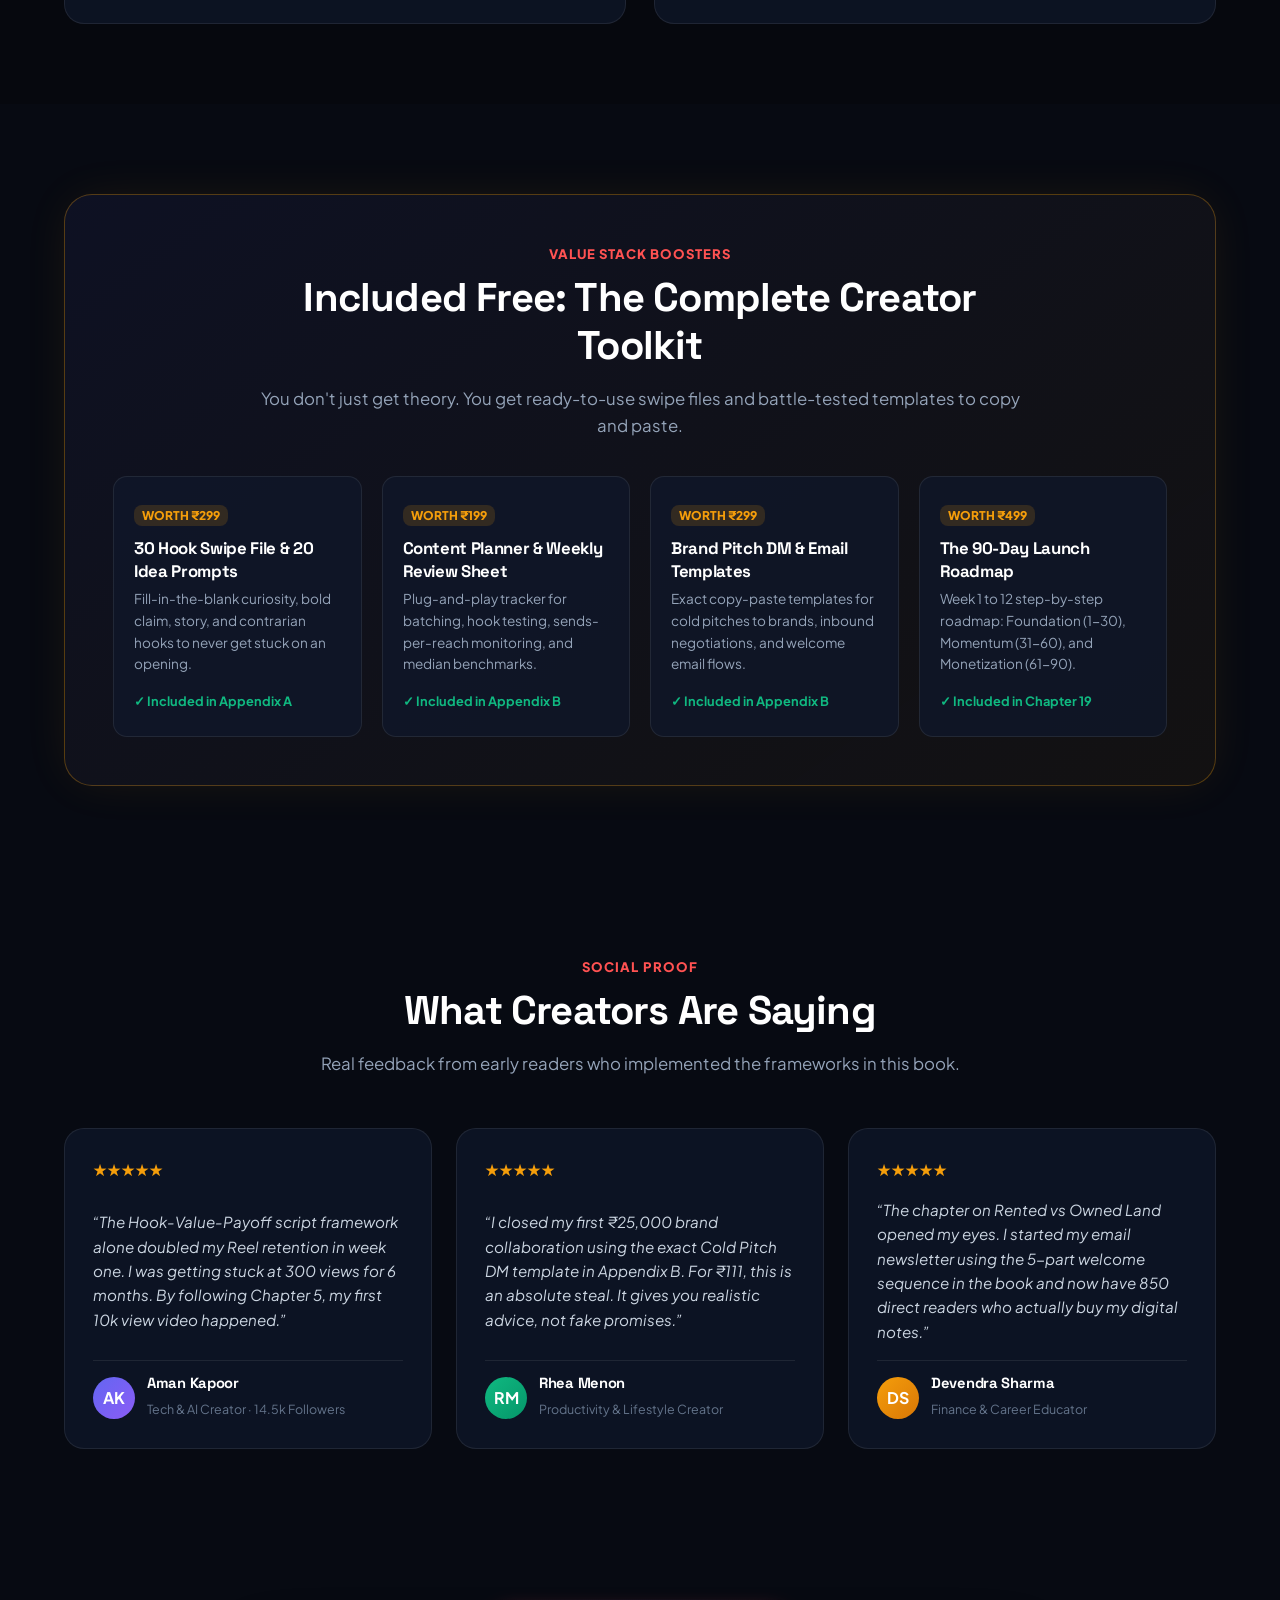
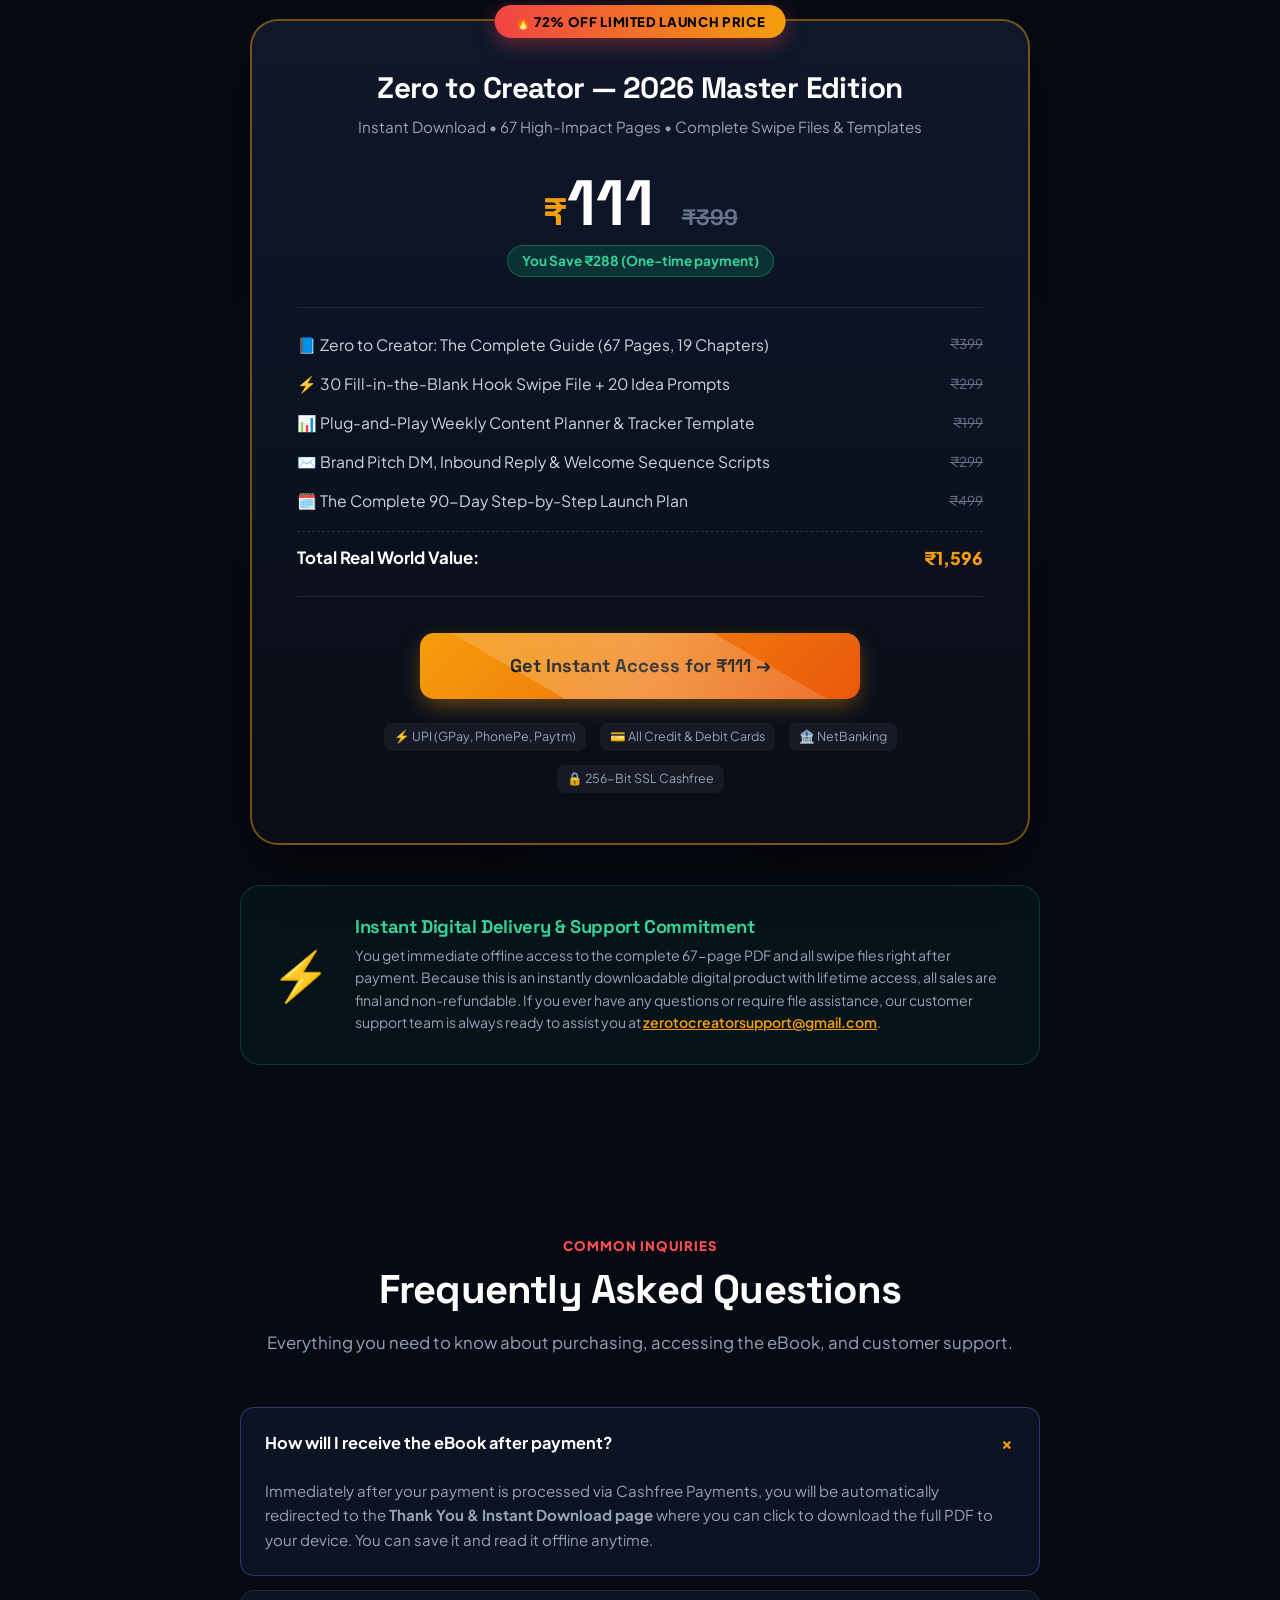
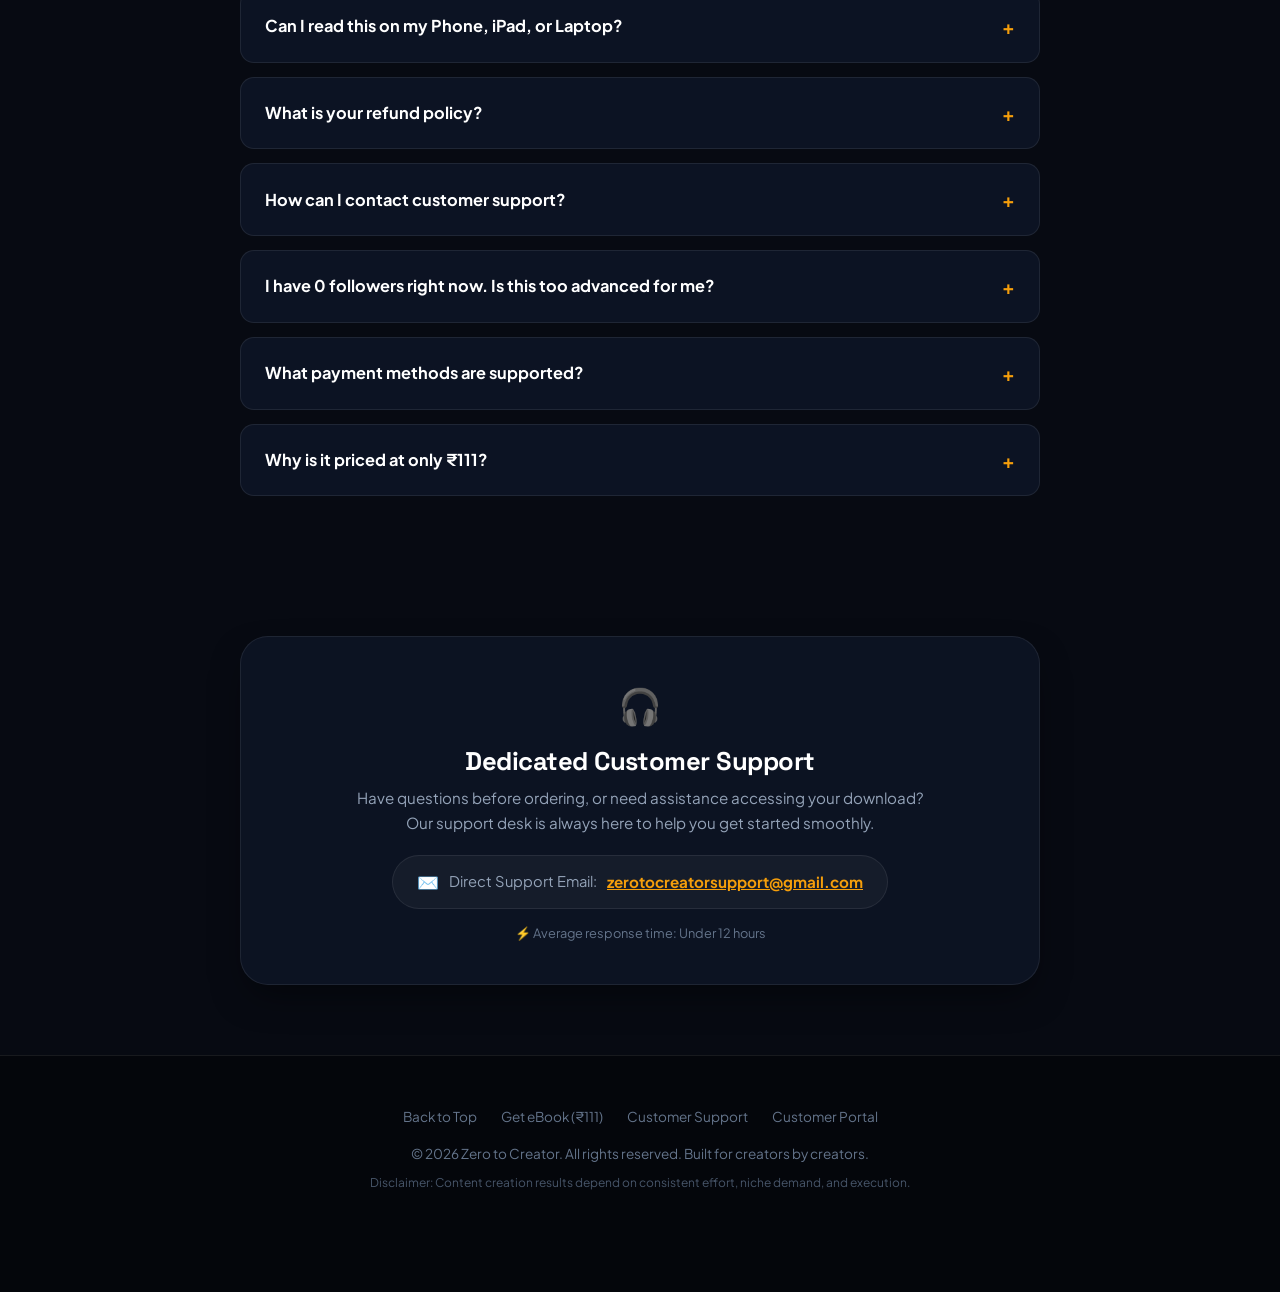
==== commit 61da0e49: "Replace unverified download and rating stats with factual book specs" ====
--- a/index.html
+++ b/index.html
@@ -8,6 +8,32 @@
   
   <link rel="stylesheet" href="assets/style.css">
   <link rel="icon" type="image/jpeg" href="assets/cover.jpg">
+
+  <!-- Meta Pixel Code -->
+  <script>
+    !function(f,b,e,v,n,t,s)
+    {if(f.fbq)return;n=f.fbq=function(){n.callMethod?
+    n.callMethod.apply(n,arguments):n.queue.push(arguments)};
+    if(!f._fbq)f._fbq=n;n.push=n;n.loaded=!0;n.version='2.0';
+    n.queue=[];t=b.createElement(e);t.async=!0;
+    t.src=v;s=b.getElementsByTagName(e)[0];
+    s.parentNode.insertBefore(t,s)}(window, document,'script',
+    'https://connect.facebook.net/en_US/fbevents.js');
+    fbq('init', '1433759205589900');
+    fbq('track', 'PageView');
+    fbq('track', 'ViewContent', {
+      content_name: 'Zero to Creator (2026 Edition)',
+      content_type: 'product',
+      content_ids: ['ztc-2026-ebook'],
+      value: 111,
+      currency: 'INR'
+    });
+  </script>
+  <noscript>
+    <img height="1" width="1" style="display:none"
+    src="https://www.facebook.com/tr?id=1433759205589900&ev=PageView&noscript=1"/>
+  </noscript>
+  <!-- End Meta Pixel Code -->
 </head>
 <body>
   <!-- Ambient Hardware-Accelerated Background -->
@@ -137,12 +163,12 @@
   <section class="trust-strip">
     <div class="container stats-grid">
       <div class="stat-item">
-        <span class="stat-number">1,420+</span>
-        <span class="stat-label">Creators Downloaded</span>
+        <span class="stat-number">67</span>
+        <span class="stat-label">Actionable Pages</span>
       </div>
       <div class="stat-item">
-        <span class="stat-number">4.9 / 5</span>
-        <span class="stat-label">Average Reader Rating</span>
+        <span class="stat-number">30+</span>
+        <span class="stat-label">Hook & Prompt Swipe Files</span>
       </div>
       <div class="stat-item">
         <span class="stat-number">19</span>
@@ -647,14 +673,7 @@
     </div>
   </div>
 
-  <!-- LIVE RECENT BUYER TOAST POPUP -->
-  <div class="sales-toast" id="salesToast">
-    <div class="toast-avatar">R</div>
-    <div class="toast-body">
-      <strong>Rohit V.</strong> from Bengaluru just grabbed <strong>Zero to Creator</strong>!
-      <span>2 minutes ago • Verified Purchase</span>
-    </div>
-  </div>
+
 
   <script src="assets/app.js"></script>
 </body>
